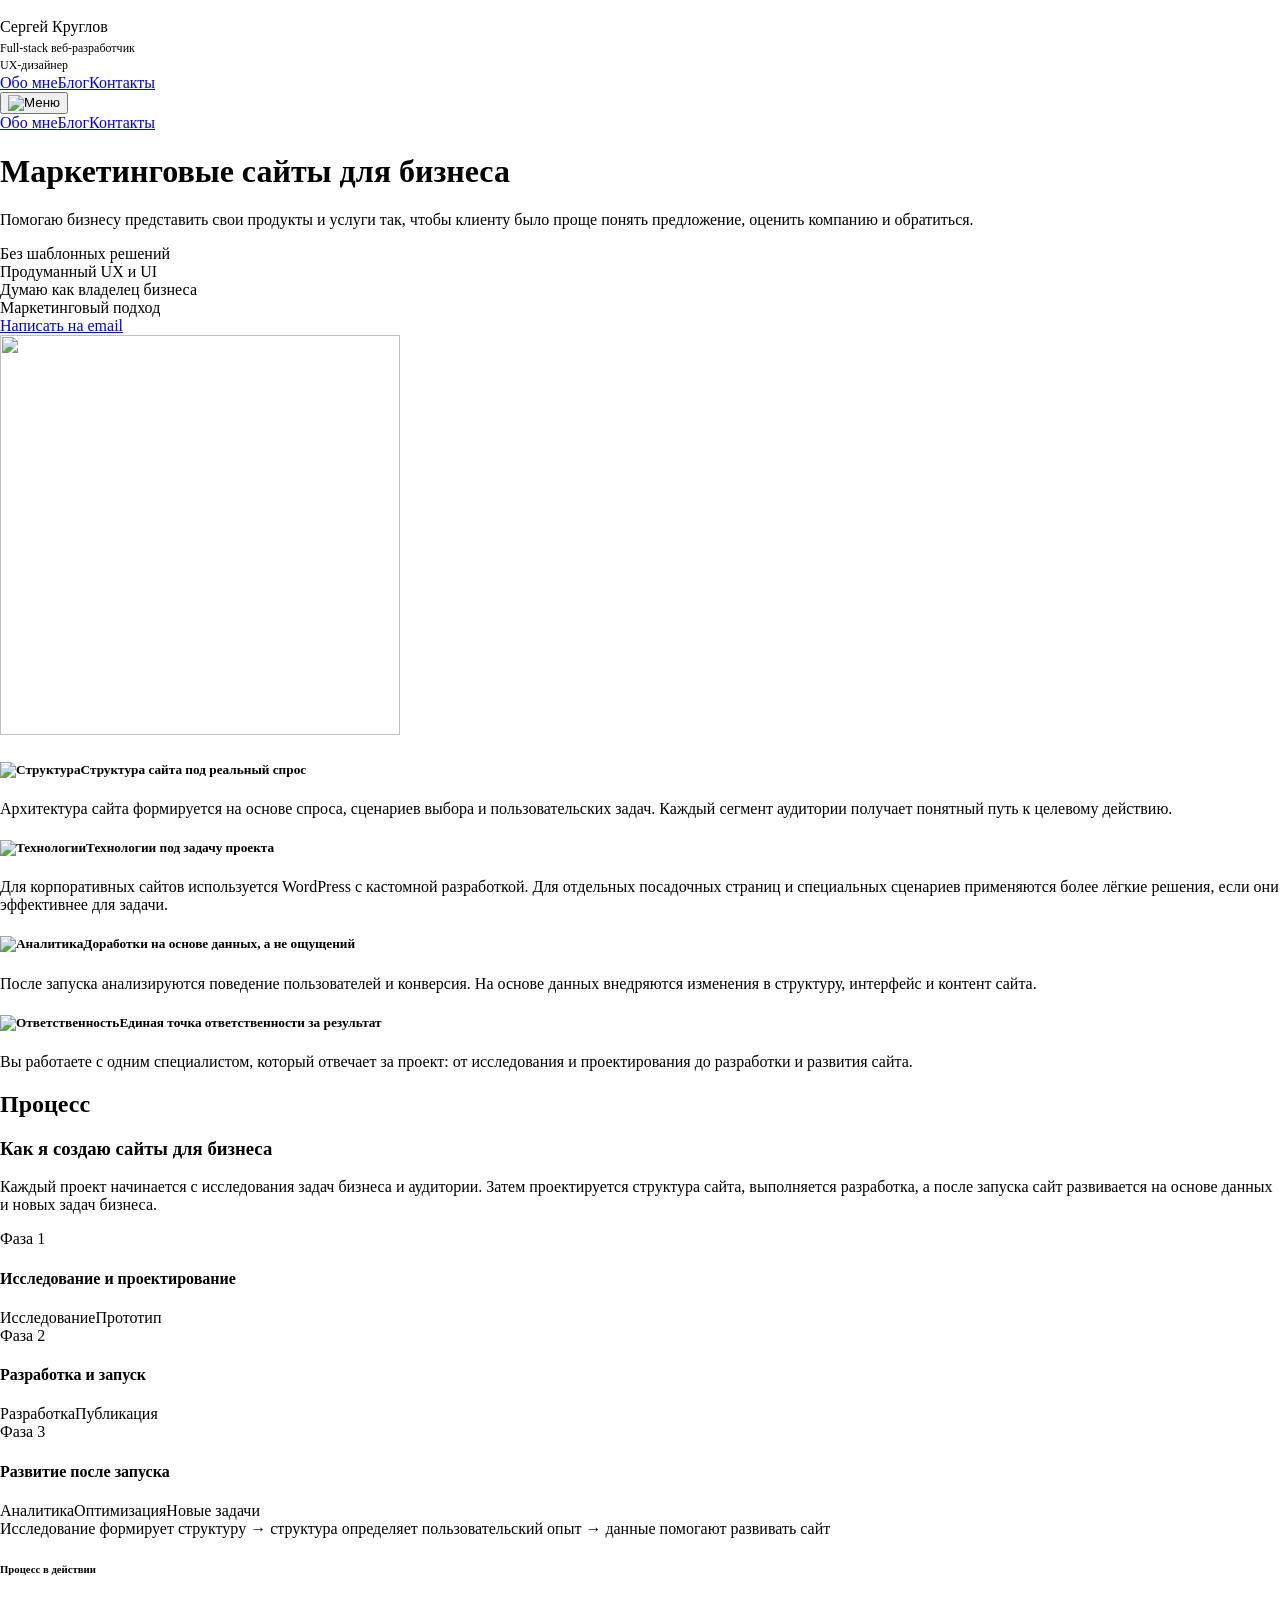
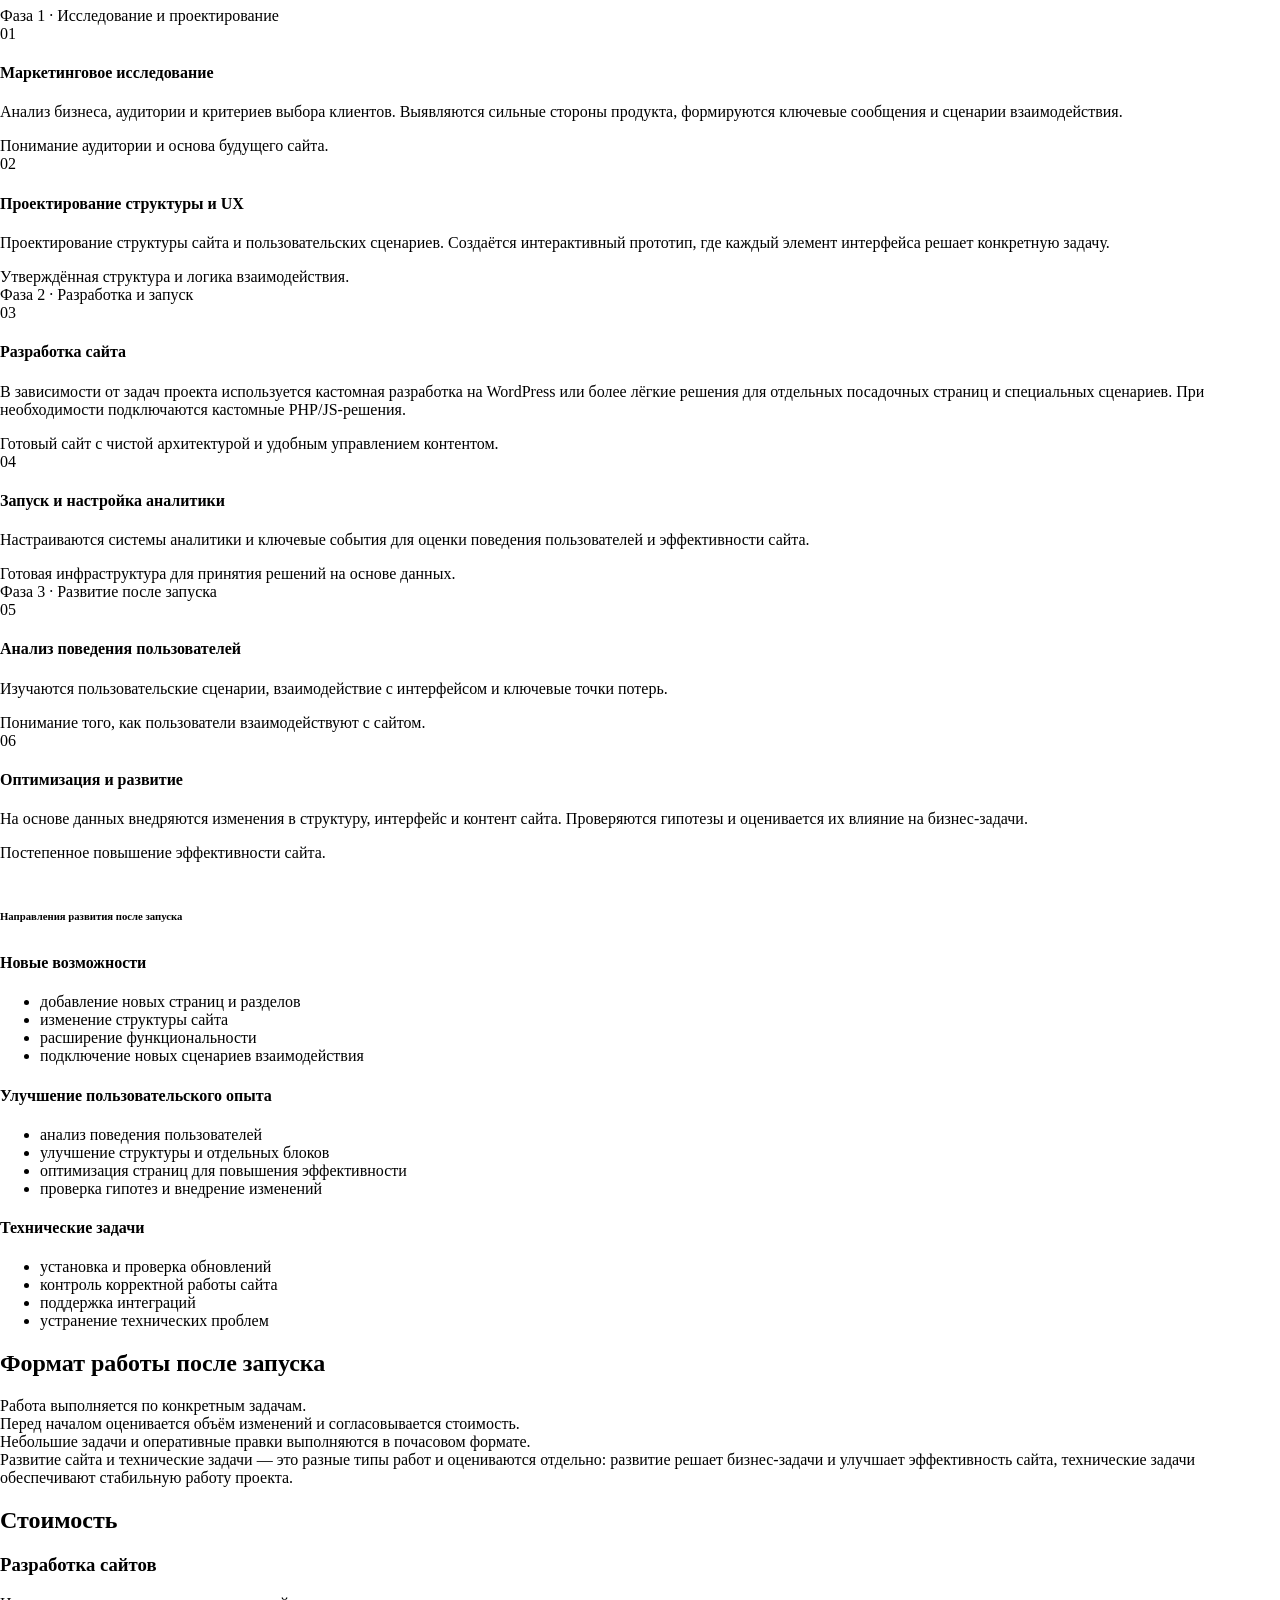
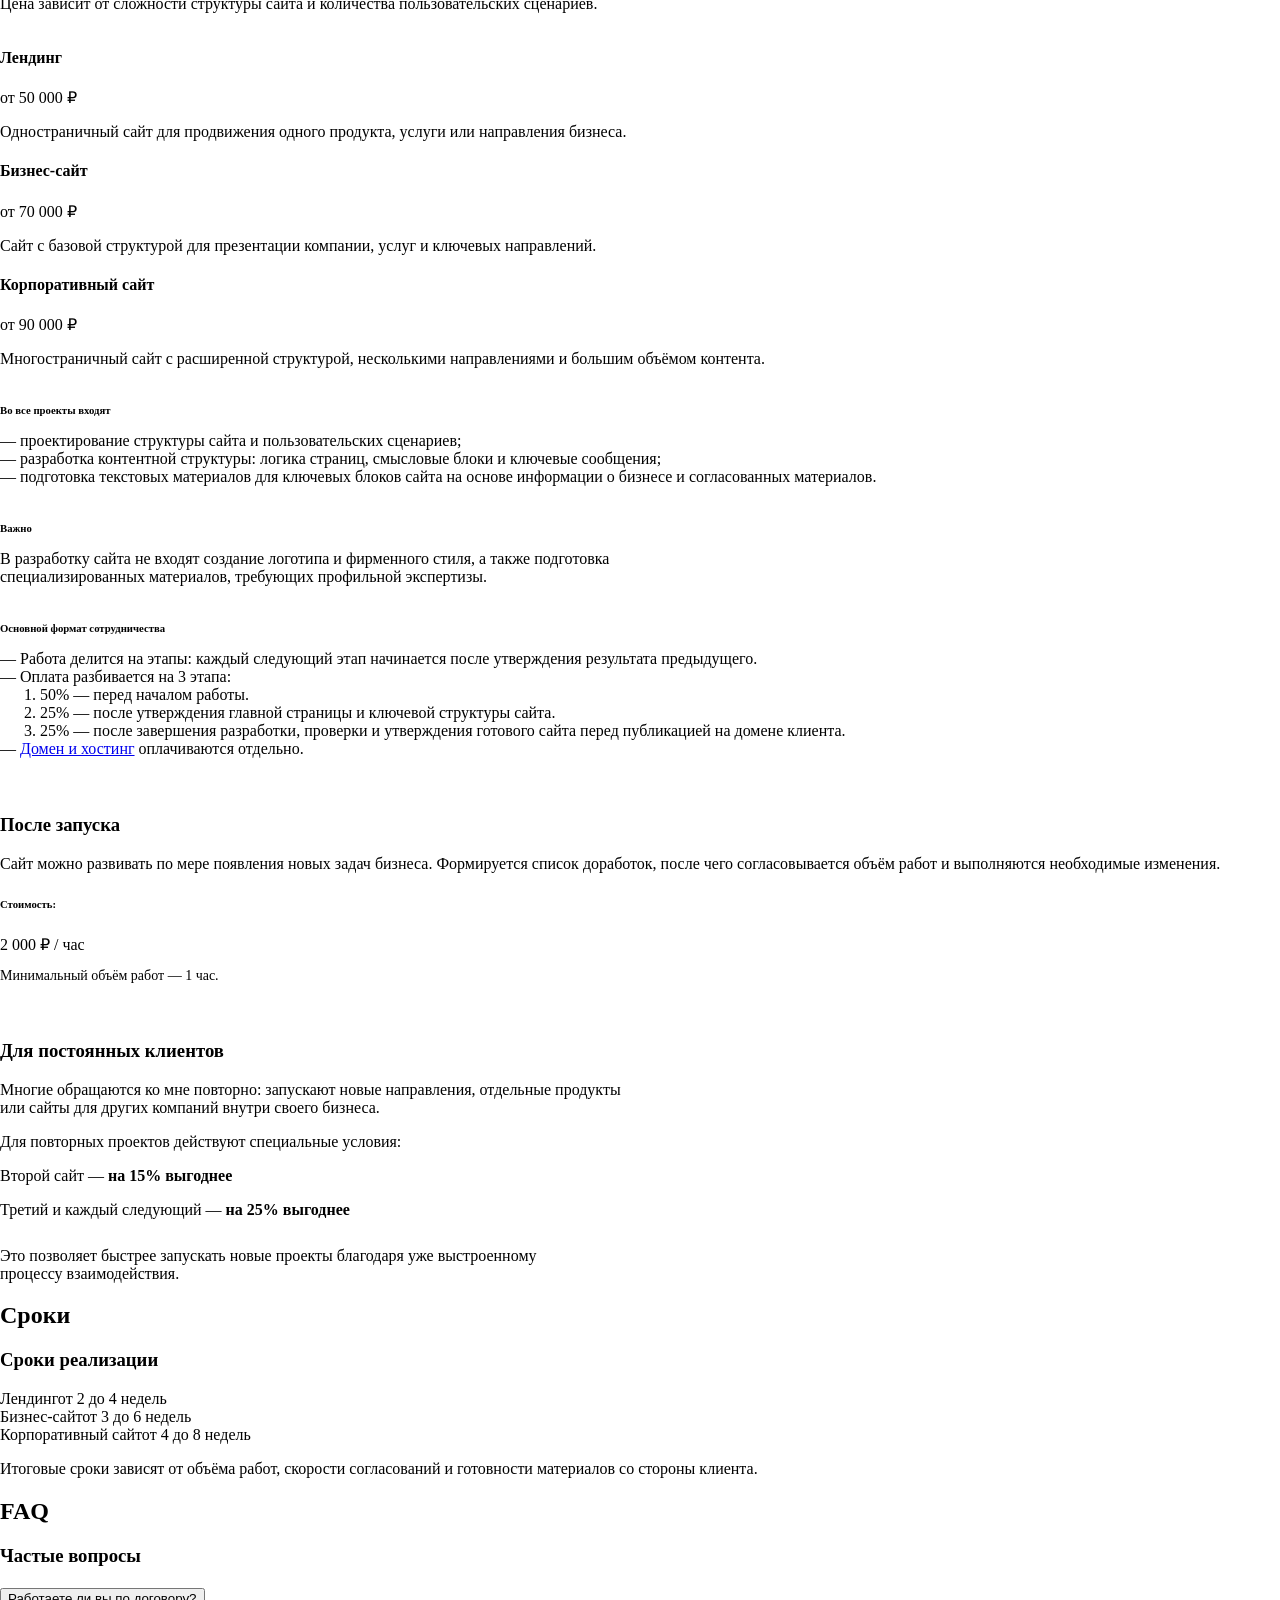
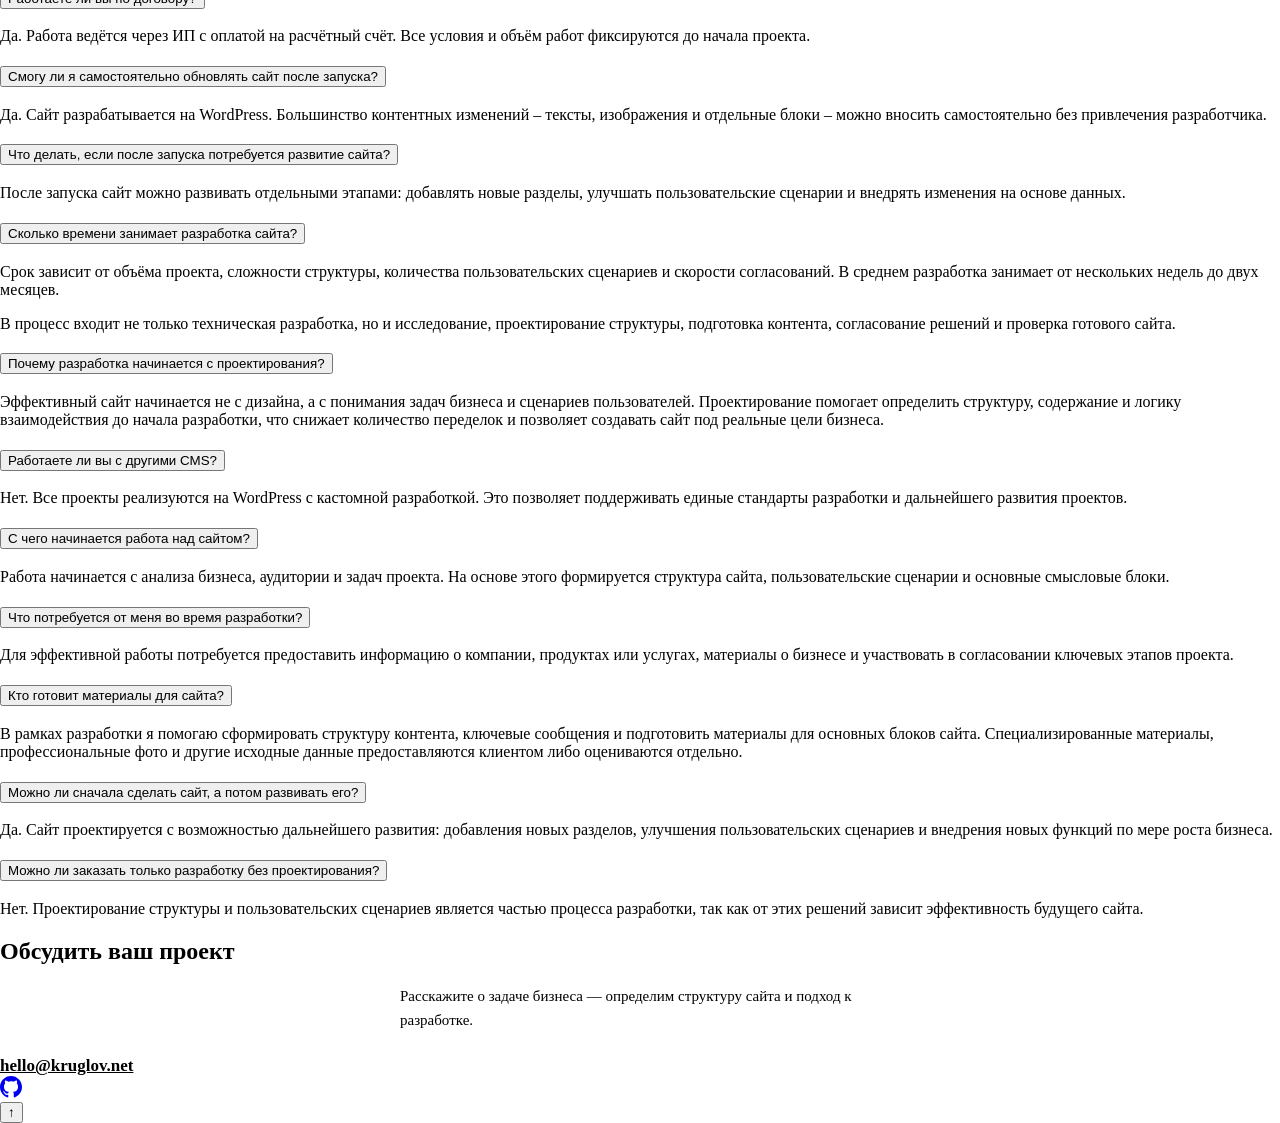
==== index.html @ d9e24d91 "Switch static export to absolute URLs (https://kruglov.net)" ====
<!DOCTYPE html>
<html lang="ru-RU">
<head><meta charset="UTF-8">
    
    <meta name="viewport" content="width=device-width, initial-scale=1.0">
    <link rel="preconnect" href="https://fonts.googleapis.com/">
    <link rel="preconnect" href="https://fonts.gstatic.com/" crossorigin>
    <link rel="icon" type="image/svg+xml" href="https://kruglov.net/wp-content/themes/kruglovnet/assets/images/favicon.svg">
    <meta name="robots" content="index, follow, max-image-preview:large, max-snippet:-1, max-video-preview:-1">

	<!-- This site is optimized with the Yoast SEO plugin v28.0 - https://yoast.com/product/yoast-seo-wordpress/ -->
	<title>Маркетинговые сайты для бизнеса | Сергей Круглов</title>
	<meta name="description" content="Проектирую и разрабатываю сайты для бизнеса: продуманная структура, UX и контент. Каждый проект создаётся под задачи бизнеса, без шаблонных решений.">
	<link rel="canonical" href="https://kruglov.net/">
	<meta property="og:locale" content="ru_RU">
	<meta property="og:type" content="website">
	<meta property="og:title" content="Маркетинговые сайты для бизнеса | Сергей Круглов">
	<meta property="og:description" content="Проектирую и разрабатываю сайты для бизнеса: продуманная структура, UX и контент. Каждый проект создаётся под задачи бизнеса, без шаблонных решений.">
	<meta property="og:url" content="https://kruglov.net/">
	<meta property="og:site_name" content="Сергей Круглов">
	<meta property="article:modified_time" content="2026-07-31T15:39:57+00:00">
	<meta name="twitter:card" content="summary_large_image">
	<script type="application/ld+json" class="yoast-schema-graph">{"@context":"https:\/\/schema.org","@graph":[{"@type":"WebPage","@id":"https:\/\/kruglov.net\/","url":"https:\/\/kruglov.net\/","name":"Маркетинговые сайты для бизнеса | Сергей Круглов","isPartOf":{"@id":"https:\/\/kruglov.net\/#website"},"about":{"@id":"https:\/\/kruglov.net\/#\/schema\/person\/08724ce1c498d29e9a2191002b3c95b8"},"datePublished":"2026-06-21T08:16:22+00:00","dateModified":"2026-07-31T15:39:57+00:00","description":"Проектирую и разрабатываю сайты для бизнеса: продуманная структура, UX и контент. Каждый проект создаётся под задачи бизнеса, без шаблонных решений.","breadcrumb":{"@id":"https:\/\/kruglov.net\/#breadcrumb"},"inLanguage":"ru-RU","potentialAction":[{"@type":"ReadAction","target":["https:\/\/kruglov.net\/"]}]},{"@type":"BreadcrumbList","@id":"https:\/\/kruglov.net\/#breadcrumb","itemListElement":[{"@type":"ListItem","position":1,"name":"Главная"}]},{"@type":"WebSite","@id":"https:\/\/kruglov.net\/#website","url":"https:\/\/kruglov.net\/","name":"Сергей Круглов","description":"Проектирование, разработка и развитие сайтов.","publisher":{"@id":"https:\/\/kruglov.net\/#\/schema\/person\/08724ce1c498d29e9a2191002b3c95b8"},"potentialAction":[{"@type":"SearchAction","target":{"@type":"EntryPoint","urlTemplate":"https:\/\/kruglov.net\/?s={search_term_string}"},"query-input":{"@type":"PropertyValueSpecification","valueRequired":true,"valueName":"search_term_string"}}],"inLanguage":"ru-RU"},{"@type":["Person","Organization"],"@id":"https:\/\/kruglov.net\/#\/schema\/person\/08724ce1c498d29e9a2191002b3c95b8","name":"Сергей Круглов","image":{"@type":"ImageObject","inLanguage":"ru-RU","@id":"https:\/\/kruglov.net\/wp-content\/uploads\/photo.webp","url":"https:\/\/kruglov.net\/wp-content\/uploads\/photo.webp","contentUrl":"https:\/\/kruglov.net\/wp-content\/uploads\/photo.webp","width":696,"height":696,"caption":"Сергей Круглов"},"logo":{"@id":"https:\/\/kruglov.net\/wp-content\/uploads\/photo.webp"},"description":"Проектирование, разработка и развитие сайтов."}]}</script>
	<!-- / Yoast SEO plugin. -->


<link rel="dns-prefetch" href="//fonts.googleapis.com">
<link rel="dns-prefetch" href="//www.googletagmanager.com">
<style id="wp-img-auto-sizes-contain-inline-css">
img:is([sizes=auto i],[sizes^="auto," i]){contain-intrinsic-size:3000px 1500px}
/*# sourceURL=wp-img-auto-sizes-contain-inline-css */
</style>
<style id="wp-emoji-styles-inline-css">

	img.wp-smiley, img.emoji {
		display: inline !important;
		border: none !important;
		box-shadow: none !important;
		height: 1em !important;
		width: 1em !important;
		margin: 0 0.07em !important;
		vertical-align: -0.1em !important;
		background: none !important;
		padding: 0 !important;
	}
/*# sourceURL=wp-emoji-styles-inline-css */
</style>
<style id="wp-block-library-inline-css">
:root{--wp-block-synced-color:#7a00df;--wp-block-synced-color--rgb:122,0,223;--wp-bound-block-color:var(--wp-block-synced-color);--wp-editor-canvas-background:#ddd;--wp-admin-theme-color:#007cba;--wp-admin-theme-color--rgb:0,124,186;--wp-admin-theme-color-darker-10:#006ba1;--wp-admin-theme-color-darker-10--rgb:0,107,160.5;--wp-admin-theme-color-darker-20:#005a87;--wp-admin-theme-color-darker-20--rgb:0,90,135;--wp-admin-border-width-focus:2px}@media (min-resolution:192dpi){:root{--wp-admin-border-width-focus:1.5px}}.wp-element-button{cursor:pointer}:root .has-very-light-gray-background-color{background-color:#eee}:root .has-very-dark-gray-background-color{background-color:#313131}:root .has-very-light-gray-color{color:#eee}:root .has-very-dark-gray-color{color:#313131}:root .has-vivid-green-cyan-to-vivid-cyan-blue-gradient-background{background:linear-gradient(135deg,#00d084,#0693e3)}:root .has-purple-crush-gradient-background{background:linear-gradient(135deg,#34e2e4,#4721fb 50%,#ab1dfe)}:root .has-hazy-dawn-gradient-background{background:linear-gradient(135deg,#faaca8,#dad0ec)}:root .has-subdued-olive-gradient-background{background:linear-gradient(135deg,#fafae1,#67a671)}:root .has-atomic-cream-gradient-background{background:linear-gradient(135deg,#fdd79a,#004a59)}:root .has-nightshade-gradient-background{background:linear-gradient(135deg,#330968,#31cdcf)}:root .has-midnight-gradient-background{background:linear-gradient(135deg,#020381,#2874fc)}:root{--wp--preset--font-size--normal:16px;--wp--preset--font-size--huge:42px}.has-regular-font-size{font-size:1em}.has-larger-font-size{font-size:2.625em}.has-normal-font-size{font-size:var(--wp--preset--font-size--normal)}.has-huge-font-size{font-size:var(--wp--preset--font-size--huge)}:root .has-text-align-center{text-align:center}:root .has-text-align-left{text-align:left}:root .has-text-align-right{text-align:right}.has-fit-text{white-space:nowrap!important}#end-resizable-editor-section{display:none}.aligncenter{clear:both}.items-justified-left{justify-content:flex-start}.items-justified-center{justify-content:center}.items-justified-right{justify-content:flex-end}.items-justified-space-between{justify-content:space-between}.screen-reader-text{word-wrap:normal!important;border:0;clip-path:inset(50%);height:1px;margin:-1px;overflow:hidden;padding:0;position:absolute;width:1px}.screen-reader-text:focus{background-color:#ddd;clip-path:none;color:#444;display:block;font-size:1em;height:auto;left:5px;line-height:normal;padding:15px 23px 14px;text-decoration:none;top:5px;width:auto;z-index:100000}html :where(.has-border-color){border-style:solid}html :where([style*=border-color]){border-style:solid}html :where([style*=border-top-color]){border-top-style:solid}html :where([style*=border-right-color]){border-right-style:solid}html :where([style*=border-bottom-color]){border-bottom-style:solid}html :where([style*=border-left-color]){border-left-style:solid}html :where([style*=border-width]){border-style:solid}html :where([style*=border-top-width]){border-top-style:solid}html :where([style*=border-right-width]){border-right-style:solid}html :where([style*=border-bottom-width]){border-bottom-style:solid}html :where([style*=border-left-width]){border-left-style:solid}html :where(img[class*=wp-image-]){height:auto;max-width:100%}:where(figure){margin:0 0 1em}html :where(.is-position-sticky){--wp-admin--admin-bar--position-offset:var(--wp-admin--admin-bar--height,0px)}@media screen and (max-width:600px){html :where(.is-position-sticky){--wp-admin--admin-bar--position-offset:0px}}

/*# sourceURL=/wp-includes/css/dist/block-library/common.min.css */
</style>
<style id="classic-theme-styles-inline-css">
/*! This file is auto-generated */
.wp-block-button__link{color:#fff;background-color:#32373c;border-radius:9999px;box-shadow:none;text-decoration:none;padding:calc(.667em + 2px) calc(1.333em + 2px);font-size:1.125em}.wp-block-file__button{background:#32373c;color:#fff;text-decoration:none}
/*# sourceURL=/wp-includes/css/classic-themes.min.css */
</style>

<style id="global-styles-inline-css">
:root{--wp--preset--aspect-ratio--square: 1;--wp--preset--aspect-ratio--4-3: 4/3;--wp--preset--aspect-ratio--3-4: 3/4;--wp--preset--aspect-ratio--3-2: 3/2;--wp--preset--aspect-ratio--2-3: 2/3;--wp--preset--aspect-ratio--16-9: 16/9;--wp--preset--aspect-ratio--9-16: 9/16;--wp--preset--color--black: #000000;--wp--preset--color--cyan-bluish-gray: #abb8c3;--wp--preset--color--white: #ffffff;--wp--preset--color--pale-pink: #f78da7;--wp--preset--color--vivid-red: #cf2e2e;--wp--preset--color--luminous-vivid-orange: #ff6900;--wp--preset--color--luminous-vivid-amber: #fcb900;--wp--preset--color--light-green-cyan: #7bdcb5;--wp--preset--color--vivid-green-cyan: #00d084;--wp--preset--color--pale-cyan-blue: #8ed1fc;--wp--preset--color--vivid-cyan-blue: #0693e3;--wp--preset--color--vivid-purple: #9b51e0;--wp--preset--gradient--vivid-cyan-blue-to-vivid-purple: linear-gradient(135deg,rgb(6,147,227) 0%,rgb(155,81,224) 100%);--wp--preset--gradient--light-green-cyan-to-vivid-green-cyan: linear-gradient(135deg,rgb(122,220,180) 0%,rgb(0,208,130) 100%);--wp--preset--gradient--luminous-vivid-amber-to-luminous-vivid-orange: linear-gradient(135deg,rgb(252,185,0) 0%,rgb(255,105,0) 100%);--wp--preset--gradient--luminous-vivid-orange-to-vivid-red: linear-gradient(135deg,rgb(255,105,0) 0%,rgb(207,46,46) 100%);--wp--preset--gradient--very-light-gray-to-cyan-bluish-gray: linear-gradient(135deg,rgb(238,238,238) 0%,rgb(169,184,195) 100%);--wp--preset--gradient--cool-to-warm-spectrum: linear-gradient(135deg,rgb(74,234,220) 0%,rgb(151,120,209) 20%,rgb(207,42,186) 40%,rgb(238,44,130) 60%,rgb(251,105,98) 80%,rgb(254,248,76) 100%);--wp--preset--gradient--blush-light-purple: linear-gradient(135deg,rgb(255,206,236) 0%,rgb(152,150,240) 100%);--wp--preset--gradient--blush-bordeaux: linear-gradient(135deg,rgb(254,205,165) 0%,rgb(254,45,45) 50%,rgb(107,0,62) 100%);--wp--preset--gradient--luminous-dusk: linear-gradient(135deg,rgb(255,203,112) 0%,rgb(199,81,192) 50%,rgb(65,88,208) 100%);--wp--preset--gradient--pale-ocean: linear-gradient(135deg,rgb(255,245,203) 0%,rgb(182,227,212) 50%,rgb(51,167,181) 100%);--wp--preset--gradient--electric-grass: linear-gradient(135deg,rgb(202,248,128) 0%,rgb(113,206,126) 100%);--wp--preset--gradient--midnight: linear-gradient(135deg,rgb(2,3,129) 0%,rgb(40,116,252) 100%);--wp--preset--font-size--small: 13px;--wp--preset--font-size--medium: 20px;--wp--preset--font-size--large: 36px;--wp--preset--font-size--x-large: 42px;--wp--preset--spacing--20: 0.44rem;--wp--preset--spacing--30: 0.67rem;--wp--preset--spacing--40: 1rem;--wp--preset--spacing--50: 1.5rem;--wp--preset--spacing--60: 2.25rem;--wp--preset--spacing--70: 3.38rem;--wp--preset--spacing--80: 5.06rem;--wp--preset--shadow--natural: 6px 6px 9px rgba(0, 0, 0, 0.2);--wp--preset--shadow--deep: 12px 12px 50px rgba(0, 0, 0, 0.4);--wp--preset--shadow--sharp: 6px 6px 0px rgba(0, 0, 0, 0.2);--wp--preset--shadow--outlined: 6px 6px 0px -3px rgb(255, 255, 255), 6px 6px rgb(0, 0, 0);--wp--preset--shadow--crisp: 6px 6px 0px rgb(0, 0, 0);}:where(body) { margin: 0; }:where(.is-layout-flex){gap: 0.5em;}:where(.is-layout-grid){gap: 0.5em;}body .is-layout-flex{display: flex;}.is-layout-flex{flex-wrap: wrap;align-items: center;}.is-layout-flex > :is(*, div){margin: 0;}body .is-layout-grid{display: grid;}.is-layout-grid > :is(*, div){margin: 0;}body{padding-top: 0px;padding-right: 0px;padding-bottom: 0px;padding-left: 0px;}:root :where(.wp-element-button, .wp-block-button__link){background-color: #32373c;border-width: 0;color: #fff;font-family: inherit;font-size: inherit;font-style: inherit;font-weight: inherit;letter-spacing: inherit;line-height: inherit;padding-top: calc(0.667em + 2px);padding-right: calc(1.333em + 2px);padding-bottom: calc(0.667em + 2px);padding-left: calc(1.333em + 2px);text-decoration: none;text-transform: inherit;}.has-black-color{color: var(--wp--preset--color--black) !important;}.has-cyan-bluish-gray-color{color: var(--wp--preset--color--cyan-bluish-gray) !important;}.has-white-color{color: var(--wp--preset--color--white) !important;}.has-pale-pink-color{color: var(--wp--preset--color--pale-pink) !important;}.has-vivid-red-color{color: var(--wp--preset--color--vivid-red) !important;}.has-luminous-vivid-orange-color{color: var(--wp--preset--color--luminous-vivid-orange) !important;}.has-luminous-vivid-amber-color{color: var(--wp--preset--color--luminous-vivid-amber) !important;}.has-light-green-cyan-color{color: var(--wp--preset--color--light-green-cyan) !important;}.has-vivid-green-cyan-color{color: var(--wp--preset--color--vivid-green-cyan) !important;}.has-pale-cyan-blue-color{color: var(--wp--preset--color--pale-cyan-blue) !important;}.has-vivid-cyan-blue-color{color: var(--wp--preset--color--vivid-cyan-blue) !important;}.has-vivid-purple-color{color: var(--wp--preset--color--vivid-purple) !important;}.has-black-background-color{background-color: var(--wp--preset--color--black) !important;}.has-cyan-bluish-gray-background-color{background-color: var(--wp--preset--color--cyan-bluish-gray) !important;}.has-white-background-color{background-color: var(--wp--preset--color--white) !important;}.has-pale-pink-background-color{background-color: var(--wp--preset--color--pale-pink) !important;}.has-vivid-red-background-color{background-color: var(--wp--preset--color--vivid-red) !important;}.has-luminous-vivid-orange-background-color{background-color: var(--wp--preset--color--luminous-vivid-orange) !important;}.has-luminous-vivid-amber-background-color{background-color: var(--wp--preset--color--luminous-vivid-amber) !important;}.has-light-green-cyan-background-color{background-color: var(--wp--preset--color--light-green-cyan) !important;}.has-vivid-green-cyan-background-color{background-color: var(--wp--preset--color--vivid-green-cyan) !important;}.has-pale-cyan-blue-background-color{background-color: var(--wp--preset--color--pale-cyan-blue) !important;}.has-vivid-cyan-blue-background-color{background-color: var(--wp--preset--color--vivid-cyan-blue) !important;}.has-vivid-purple-background-color{background-color: var(--wp--preset--color--vivid-purple) !important;}.has-black-border-color{border-color: var(--wp--preset--color--black) !important;}.has-cyan-bluish-gray-border-color{border-color: var(--wp--preset--color--cyan-bluish-gray) !important;}.has-white-border-color{border-color: var(--wp--preset--color--white) !important;}.has-pale-pink-border-color{border-color: var(--wp--preset--color--pale-pink) !important;}.has-vivid-red-border-color{border-color: var(--wp--preset--color--vivid-red) !important;}.has-luminous-vivid-orange-border-color{border-color: var(--wp--preset--color--luminous-vivid-orange) !important;}.has-luminous-vivid-amber-border-color{border-color: var(--wp--preset--color--luminous-vivid-amber) !important;}.has-light-green-cyan-border-color{border-color: var(--wp--preset--color--light-green-cyan) !important;}.has-vivid-green-cyan-border-color{border-color: var(--wp--preset--color--vivid-green-cyan) !important;}.has-pale-cyan-blue-border-color{border-color: var(--wp--preset--color--pale-cyan-blue) !important;}.has-vivid-cyan-blue-border-color{border-color: var(--wp--preset--color--vivid-cyan-blue) !important;}.has-vivid-purple-border-color{border-color: var(--wp--preset--color--vivid-purple) !important;}.has-vivid-cyan-blue-to-vivid-purple-gradient-background{background: var(--wp--preset--gradient--vivid-cyan-blue-to-vivid-purple) !important;}.has-light-green-cyan-to-vivid-green-cyan-gradient-background{background: var(--wp--preset--gradient--light-green-cyan-to-vivid-green-cyan) !important;}.has-luminous-vivid-amber-to-luminous-vivid-orange-gradient-background{background: var(--wp--preset--gradient--luminous-vivid-amber-to-luminous-vivid-orange) !important;}.has-luminous-vivid-orange-to-vivid-red-gradient-background{background: var(--wp--preset--gradient--luminous-vivid-orange-to-vivid-red) !important;}.has-very-light-gray-to-cyan-bluish-gray-gradient-background{background: var(--wp--preset--gradient--very-light-gray-to-cyan-bluish-gray) !important;}.has-cool-to-warm-spectrum-gradient-background{background: var(--wp--preset--gradient--cool-to-warm-spectrum) !important;}.has-blush-light-purple-gradient-background{background: var(--wp--preset--gradient--blush-light-purple) !important;}.has-blush-bordeaux-gradient-background{background: var(--wp--preset--gradient--blush-bordeaux) !important;}.has-luminous-dusk-gradient-background{background: var(--wp--preset--gradient--luminous-dusk) !important;}.has-pale-ocean-gradient-background{background: var(--wp--preset--gradient--pale-ocean) !important;}.has-electric-grass-gradient-background{background: var(--wp--preset--gradient--electric-grass) !important;}.has-midnight-gradient-background{background: var(--wp--preset--gradient--midnight) !important;}.has-small-font-size{font-size: var(--wp--preset--font-size--small) !important;}.has-medium-font-size{font-size: var(--wp--preset--font-size--medium) !important;}.has-large-font-size{font-size: var(--wp--preset--font-size--large) !important;}.has-x-large-font-size{font-size: var(--wp--preset--font-size--x-large) !important;}
/*# sourceURL=global-styles-inline-css */
</style>

<link rel="stylesheet" id="kruglovnet-styles-css" href="https://kruglov.net/wp-content/themes/kruglovnet/assets/css/styles.css?ver=97" media="all">
<link rel="stylesheet" id="google-fonts-css" href="https://fonts.googleapis.com/css2?family=Manrope:wght@400;500;600;700&amp;family=Golos+Text:wght@500;600;700&amp;display=swap" media="all">
<link rel="EditURI" type="application/rsd+xml" title="RSD" href="https://kruglov.net/xmlrpc.php?rsd">
<meta name="generator" content="WordPress 7.0.2">
<link rel="shortlink" href="https://kruglov.net/">
<meta name="generator" content="Site Kit by Google 1.183.0"><link rel="icon" href="https://kruglov.net/wp-content/uploads/favicon.svg" sizes="32x32">
<link rel="icon" href="https://kruglov.net/wp-content/uploads/favicon.svg" sizes="192x192">
<link rel="apple-touch-icon" href="https://kruglov.net/wp-content/uploads/favicon.svg">
<meta name="msapplication-TileImage" content="https://kruglov.net/wp-content/uploads/favicon.svg">
</head>
<body class="home wp-singular page-template-default page page-id-6 wp-theme-kruglovnet">

<div class="hdr">
  <div class="hdr-inner">
    <div class="hdr-logo">
            <div class="hdr-logo-link">
              <img src="https://kruglov.net/wp-content/themes/kruglovnet/assets/images/ava-logo.jpg" alt="" class="hdr-avatar">
        <div>
          <span class="hdr-logo-name" style="margin-bottom:4px;display:block">Сергей Круглов</span>
          <span style="font-size:0.75rem;line-height:1.4;display:block">Full-stack веб-разработчик<br>UX-дизайнер</span>
        </div>
            </div>
          </div>
    <div class="hdr-nav">
<a href="https://kruglov.net/about/">Обо мне</a><a href="https://kruglov.net/blog/">Блог</a><a href="https://kruglov.net/contact/">Контакты</a>    </div>
    <button class="hdr-toggle" aria-label="Меню">
      <img src="https://kruglov.net/wp-content/themes/kruglovnet/assets/images/menu.svg" alt="Меню" width="24" height="24">
    </button>
  </div>
  <div class="mob-nav">
<a href="https://kruglov.net/about/">Обо мне</a><a href="https://kruglov.net/blog/">Блог</a><a href="https://kruglov.net/contact/">Контакты</a>  </div>
  </div>

<div class="hero-block">
<div class="hero">
  <div>
        <h1>Маркетинговые сайты для бизнеса</h1>
    <p>Помогаю бизнесу представить свои продукты и услуги так, чтобы клиенту было проще понять предложение, оценить компанию и обратиться.</p>        <div class="hero-benefits">
            <div class="hero-benefit">Без шаблонных решений</div>
            <div class="hero-benefit">Продуманный UX и UI</div>
            <div class="hero-benefit">Думаю как владелец бизнеса</div>
            <div class="hero-benefit">Маркетинговый подход</div>
          </div>
        <div class="hero-btns">
      <a href="mailto:hello@kruglov.net" class="btn-primary-dark">Написать на email</a>
          </div>
  </div>
    <img src="https://kruglov.net/wp-content/uploads/photo-hero.webp" alt="" width="400" height="400" class="hero-avatar">
  </div>
</div>

<div class="section reveal" style="border-top:none">
  <div class="cards-grid">
    <div class="vcard">
      <h5><img src="https://kruglov.net/wp-content/themes/kruglovnet/assets/images/structure.svg" alt="Структура" width="20" height="20" class="card-icon">Структура сайта под реальный спрос</h5>
      <p>Архитектура сайта формируется на основе спроса, сценариев выбора и пользовательских задач. Каждый сегмент аудитории получает понятный путь к целевому действию.</p>
    </div>
    <div class="vcard">
      <h5><img src="https://kruglov.net/wp-content/themes/kruglovnet/assets/images/code.svg" alt="Технологии" width="20" height="20" class="card-icon">Технологии под задачу проекта</h5>
      <p>Для корпоративных сайтов используется WordPress с кастомной разработкой. Для отдельных посадочных страниц и специальных сценариев применяются более лёгкие решения, если они эффективнее для задачи.</p>
    </div>
    <div class="vcard">
      <h5><img src="https://kruglov.net/wp-content/themes/kruglovnet/assets/images/analytics.svg" alt="Аналитика" width="20" height="20" class="card-icon">Доработки на основе данных, а не ощущений</h5>
      <p>После запуска анализируются поведение пользователей и конверсия. На основе данных внедряются изменения в структуру, интерфейс и контент сайта.</p>
    </div>
    <div class="vcard">
      <h5><img src="https://kruglov.net/wp-content/themes/kruglovnet/assets/images/man.svg" alt="Ответственность" width="20" height="20" class="card-icon">Единая точка ответственности за результат</h5>
      <p>Вы работаете с одним специалистом, который отвечает за проект: от исследования и проектирования до разработки и развития сайта.</p>
    </div>
  </div>
</div>

<div class="section reveal" id="process" style="scroll-margin-top:110px">
  <h2 class="eyebrow">Процесс</h2>
  <h3 class="section-title">Как я создаю сайты для бизнеса</h3>
  <p class="section-sub">Каждый проект начинается с исследования задач бизнеса и аудитории. Затем проектируется структура сайта, выполняется разработка, а после запуска сайт развивается на основе данных и новых задач бизнеса.</p>
  <div class="phases">
    <div class="phase">
      <div class="phase-label">Фаза 1</div>
      <h4>Исследование и проектирование</h4>
      <div class="phase-tags"><span class="phase-tag">Исследование</span><span class="phase-tag">Прототип</span></div>
    </div>
    <div class="phase">
      <div class="phase-label">Фаза 2</div>
      <h4>Разработка и запуск</h4>
      <div class="phase-tags"><span class="phase-tag">Разработка</span><span class="phase-tag">Публикация</span></div>
    </div>
    <div class="phase">
      <div class="phase-label">Фаза 3</div>
      <h4>Развитие после запуска</h4>
      <div class="phase-tags"><span class="phase-tag">Аналитика</span><span class="phase-tag">Оптимизация</span><span class="phase-tag">Новые задачи</span></div>
    </div>
  </div>
  <div class="loop">Исследование формирует структуру <span>→</span> структура определяет пользовательский опыт <span>→</span> данные помогают развивать сайт</div>

  <div class="process-detail">
    <h6 style="margin-bottom: 32px">Процесс в действии</h6>
    <div class="timeline">
      <div class="tl-phase-label">Фаза 1 · Исследование и проектирование</div>
      <div class="timeline-item">
        <div class="tl-num">01</div>
        <div class="tl-content">
          <h4>Маркетинговое исследование</h4>
          <p class="tl-desc">Анализ бизнеса, аудитории и критериев выбора клиентов. Выявляются сильные стороны продукта, формируются ключевые сообщения и сценарии взаимодействия.</p>
          <div class="tl-result">Понимание аудитории и основа будущего сайта.</div>
        </div>
      </div>
      <div class="timeline-item">
        <div class="tl-num">02</div>
        <div class="tl-content">
          <h4>Проектирование структуры и UX</h4>
          <p class="tl-desc">Проектирование структуры сайта и пользовательских сценариев. Создаётся интерактивный прототип, где каждый элемент интерфейса решает конкретную задачу.</p>
          <div class="tl-result">Утверждённая структура и логика взаимодействия.</div>
        </div>
      </div>
      <div class="tl-phase-label">Фаза 2 · Разработка и запуск</div>
      <div class="timeline-item">
        <div class="tl-num">03</div>
        <div class="tl-content">
          <h4>Разработка сайта</h4>
          <p class="tl-desc">В зависимости от задач проекта используется кастомная разработка на WordPress или более лёгкие решения для отдельных посадочных страниц и специальных сценариев. При необходимости подключаются кастомные PHP/JS-решения.</p>
          <div class="tl-result">Готовый сайт с чистой архитектурой и удобным управлением контентом.</div>
        </div>
      </div>
      <div class="timeline-item">
        <div class="tl-num">04</div>
        <div class="tl-content">
          <h4>Запуск и настройка аналитики</h4>
          <p class="tl-desc">Настраиваются системы аналитики и ключевые события для оценки поведения пользователей и эффективности сайта.</p>
          <div class="tl-result">Готовая инфраструктура для принятия решений на основе данных.</div>
        </div>
      </div>
      <div class="tl-phase-label">Фаза 3 · Развитие после запуска</div>
      <div class="timeline-item">
        <div class="tl-num">05</div>
        <div class="tl-content">
          <h4>Анализ поведения пользователей</h4>
          <p class="tl-desc">Изучаются пользовательские сценарии, взаимодействие с интерфейсом и ключевые точки потерь.</p>
          <div class="tl-result">Понимание того, как пользователи взаимодействуют с сайтом.</div>
        </div>
      </div>
      <div class="timeline-item">
        <div class="tl-num">06</div>
        <div class="tl-content">
          <h4>Оптимизация и развитие</h4>
          <p class="tl-desc">На основе данных внедряются изменения в структуру, интерфейс и контент сайта. Проверяются гипотезы и оценивается их влияние на бизнес-задачи.</p>
          <div class="tl-result">Постепенное повышение эффективности сайта.</div>
        </div>
      </div>
    </div>
  </div>
  <h6 style="margin-top: 48px; margin-bottom: 32px">Направления развития после запуска</h6>
  <div class="cards-grid growth-grid">
    <div class="vcard">
      <h4>Новые возможности</h4>
      <ul class="prc-list" style="margin-top:8px">
        <li>добавление новых страниц и разделов</li>
        <li>изменение структуры сайта</li>
        <li>расширение функциональности</li>
        <li>подключение новых сценариев взаимодействия</li>
      </ul>
    </div>
    <div class="vcard">
      <h4>Улучшение пользовательского опыта</h4>
      <ul class="prc-list" style="margin-top:8px">
        <li>анализ поведения пользователей</li>
        <li>улучшение структуры и отдельных блоков</li>
        <li>оптимизация страниц для повышения эффективности</li>
        <li>проверка гипотез и внедрение изменений</li>
      </ul>
    </div>
    <div class="vcard">
      <h4>Технические задачи</h4>
      <ul class="prc-list" style="margin-top:8px">
        <li>установка и проверка обновлений</li>
        <li>контроль корректной работы сайта</li>
        <li>поддержка интеграций</li>
        <li>устранение технических проблем</li>
      </ul>
    </div>
  </div>
</div>

<div class="section reveal" id="growth-format" style="scroll-margin-top:110px">
  <h2 class="section-title">Формат работы после запуска</h2>
  <div class="core-list">
    <div class="core-item">Работа выполняется по конкретным задачам.</div>
    <div class="core-item">Перед началом оценивается объём изменений и согласовывается стоимость.</div>
    <div class="core-item">Небольшие задачи и оперативные правки выполняются в почасовом формате.</div>
    <div class="core-item">Развитие сайта и технические задачи — это разные типы работ и оцениваются отдельно: развитие решает бизнес-задачи и улучшает эффективность сайта, технические задачи обеспечивают стабильную работу проекта.</div>
  </div>
</div>

<div class="pricing-block reveal">
<div class="section" id="pricing" style="scroll-margin-top:110px">
  <h2 class="eyebrow">Стоимость</h2>
  <h3 class="section-title">Разработка сайтов</h3>
  <p class="section-sub" style="margin-bottom:36px">Цена зависит от сложности структуры сайта и количества пользовательских сценариев.</p>
  <div class="prc-grid">
    <div class="prc-card">
      <h4>Лендинг</h4>
      <div class="prc-price">от 50 000 ₽</div>
      <p>Одностраничный сайт для продвижения одного продукта, услуги или направления бизнеса.</p>
    </div>
    <div class="prc-card">
      <h4>Бизнес-сайт</h4>
      <div class="prc-price">от 70 000 ₽</div>
      <p>Сайт с базовой структурой для презентации компании, услуг и ключевых направлений.</p>
    </div>
    <div class="prc-card">
      <h4>Корпоративный сайт</h4>
      <div class="prc-price">от 90 000 ₽</div>
      <p>Многостраничный сайт с расширенной структурой, несколькими направлениями и большим объёмом контента.</p>
    </div>
  </div>
  <h6 style="margin-top: 36px; margin-bottom: 16px;">Во все проекты входят</h6>
  <div class="prc-terms" style="margin-bottom:36px">
    <div class="prc-term">— проектирование структуры сайта и пользовательских сценариев;</div>
    <div class="prc-term">— разработка контентной структуры: логика страниц, смысловые блоки и ключевые сообщения;</div>
    <div class="prc-term">— подготовка текстовых материалов для ключевых блоков сайта на основе информации о бизнесе и согласованных материалов.</div>
  </div>
  <h6 style="margin-top: 36px; margin-bottom: 16px;">Важно</h6>
  <p style="color: var(--text-secondary); max-width: 640px; margin-bottom: 36px;">В разработку сайта не входят создание логотипа и фирменного стиля, а также подготовка специализированных материалов, требующих профильной экспертизы.</p>
  <h6 style="margin-bottom: 16px;">Основной формат сотрудничества</h6>
  <div class="prc-terms">
    <div class="prc-term">— Работа делится на этапы: каждый следующий этап начинается после утверждения результата предыдущего.</div>
    <div class="prc-term">— Оплата разбивается на 3 этапа:</div>
    <div class="prc-term" style="padding-left:24px">1. 50% — перед началом работы.</div>
    <div class="prc-term" style="padding-left:24px">2. 25% — после утверждения главной страницы и ключевой структуры сайта.</div>
    <div class="prc-term" style="padding-left:24px">3. 25% — после завершения разработки, проверки и утверждения готового сайта перед публикацией на домене клиента.</div>
    <div class="prc-term">— <a href="https://beget.com/p2408398" target="_blank" rel="nofollow noopener noreferrer">Домен и хостинг</a> оплачиваются отдельно.</div>
  </div>
  <h3 class="section-title" style="margin-top:56px">После запуска</h3>
  <p class="section-sub" style="margin-bottom:24px">Сайт можно развивать по мере появления новых задач бизнеса. Формируется список доработок, после чего согласовывается объём работ и выполняются необходимые изменения.</p>
  <div class="prc-grid sp-prc-grid">
    <div class="prc-card">
      <h6>Стоимость:</h6>
      <div class="prc-price">2 000 ₽ / час</div>
      <p style="font-size:0.875rem;color:var(--text-muted)">Минимальный объём работ — 1 час.</p>
    </div>
  </div>
  <h3 class="section-title" style="margin-top:56px">Для постоянных клиентов</h3>
  <p class="section-sub" style="max-width:640px">Многие обращаются ко мне повторно: запускают новые направления, отдельные продукты или сайты для других компаний внутри своего бизнеса.</p>
  <p style="color: var(--text-secondary); margin-bottom: 16px;">Для повторных проектов действуют специальные условия:</p>
  <p style="color: var(--text-primary); font-weight: 500; margin-bottom: 4px;">Второй сайт — <span style="color: var(--accent); font-weight: 600;">на 15% выгоднее</span></p>
  <p style="color: var(--text-primary); font-weight: 500; margin-bottom: 28px;">Третий и каждый следующий — <span style="color: var(--accent); font-weight: 600;">на 25% выгоднее</span></p>
  <p style="color: var(--text-secondary); max-width: 580px;">Это позволяет быстрее запускать новые проекты благодаря уже выстроенному процессу взаимодействия.</p>
</div>
</div>

<div class="section reveal" id="timeline" style="scroll-margin-top:110px">
  <h2 class="eyebrow">Сроки</h2>
  <h3 class="section-title">Сроки реализации</h3>
  <div class="st-list">
    <div class="st-list-item"><span class="st-list-label">Лендинг</span><span class="st-list-value">от 2 до 4 недель</span></div>
    <div class="st-list-item"><span class="st-list-label">Бизнес-сайт</span><span class="st-list-value">от 3 до 6 недель</span></div>
    <div class="st-list-item"><span class="st-list-label">Корпоративный сайт</span><span class="st-list-value">от 4 до 8 недель</span></div>
  </div>
  <p class="st-note">Итоговые сроки зависят от объёма работ, скорости согласований и готовности материалов со стороны клиента.</p>
</div>

<div class="section reveal" id="faq" style="scroll-margin-top:110px">
  <h2 class="eyebrow">FAQ</h2>
  <h3 class="section-title">Частые вопросы</h3>
  <div class="faq-list">
    <div class="faq-item open">
      <h3 class="faq-question">
        <button type="button" class="faq-toggle" id="faq-toggle-1" aria-expanded="true" aria-controls="faq-answer-1">
          <span>Работаете ли вы по договору?</span>
          <span class="faq-icon" aria-hidden="true"></span>
        </button>
      </h3>
      <div class="faq-answer" id="faq-answer-1" role="region" aria-labelledby="faq-toggle-1">
        <div class="faq-answer-inner">
          <p>Да. Работа ведётся через ИП с оплатой на расчётный счёт. Все условия и объём работ фиксируются до начала проекта.</p>
        </div>
      </div>
    </div>
    <div class="faq-item">
      <h3 class="faq-question">
        <button type="button" class="faq-toggle" id="faq-toggle-2" aria-expanded="false" aria-controls="faq-answer-2">
          <span>Смогу ли я самостоятельно обновлять сайт после запуска?</span>
          <span class="faq-icon" aria-hidden="true"></span>
        </button>
      </h3>
      <div class="faq-answer" id="faq-answer-2" role="region" aria-labelledby="faq-toggle-2" aria-hidden="true">
        <div class="faq-answer-inner">
          <p>Да. Сайт разрабатывается на WordPress. Большинство контентных изменений – тексты, изображения и отдельные блоки – можно вносить самостоятельно без привлечения разработчика.</p>
        </div>
      </div>
    </div>
    <div class="faq-item">
      <h3 class="faq-question">
        <button type="button" class="faq-toggle" id="faq-toggle-3" aria-expanded="false" aria-controls="faq-answer-3">
          <span>Что делать, если после запуска потребуется развитие сайта?</span>
          <span class="faq-icon" aria-hidden="true"></span>
        </button>
      </h3>
      <div class="faq-answer" id="faq-answer-3" role="region" aria-labelledby="faq-toggle-3" aria-hidden="true">
        <div class="faq-answer-inner">
          <p>После запуска сайт можно развивать отдельными этапами: добавлять новые разделы, улучшать пользовательские сценарии и внедрять изменения на основе данных.</p>
        </div>
      </div>
    </div>
    <div class="faq-item">
      <h3 class="faq-question">
        <button type="button" class="faq-toggle" id="faq-toggle-4" aria-expanded="false" aria-controls="faq-answer-4">
          <span>Сколько времени занимает разработка сайта?</span>
          <span class="faq-icon" aria-hidden="true"></span>
        </button>
      </h3>
      <div class="faq-answer" id="faq-answer-4" role="region" aria-labelledby="faq-toggle-4" aria-hidden="true">
        <div class="faq-answer-inner">
          <p>Срок зависит от объёма проекта, сложности структуры, количества пользовательских сценариев и скорости согласований. В среднем разработка занимает от нескольких недель до двух месяцев.</p>
          <p>В процесс входит не только техническая разработка, но и исследование, проектирование структуры, подготовка контента, согласование решений и проверка готового сайта.</p>
        </div>
      </div>
    </div>
    <div class="faq-item">
      <h3 class="faq-question">
        <button type="button" class="faq-toggle" id="faq-toggle-5" aria-expanded="false" aria-controls="faq-answer-5">
          <span>Почему разработка начинается с проектирования?</span>
          <span class="faq-icon" aria-hidden="true"></span>
        </button>
      </h3>
      <div class="faq-answer" id="faq-answer-5" role="region" aria-labelledby="faq-toggle-5" aria-hidden="true">
        <div class="faq-answer-inner">
          <p>Эффективный сайт начинается не с дизайна, а с понимания задач бизнеса и сценариев пользователей. Проектирование помогает определить структуру, содержание и логику взаимодействия до начала разработки, что снижает количество переделок и позволяет создавать сайт под реальные цели бизнеса.</p>
        </div>
      </div>
    </div>
    <div class="faq-item">
      <h3 class="faq-question">
        <button type="button" class="faq-toggle" id="faq-toggle-6" aria-expanded="false" aria-controls="faq-answer-6">
          <span>Работаете ли вы с другими CMS?</span>
          <span class="faq-icon" aria-hidden="true"></span>
        </button>
      </h3>
      <div class="faq-answer" id="faq-answer-6" role="region" aria-labelledby="faq-toggle-6" aria-hidden="true">
        <div class="faq-answer-inner">
          <p>Нет. Все проекты реализуются на WordPress с кастомной разработкой. Это позволяет поддерживать единые стандарты разработки и дальнейшего развития проектов.</p>
        </div>
      </div>
    </div>
    <div class="faq-item">
      <h3 class="faq-question">
        <button type="button" class="faq-toggle" id="faq-toggle-7" aria-expanded="false" aria-controls="faq-answer-7">
          <span>С чего начинается работа над сайтом?</span>
          <span class="faq-icon" aria-hidden="true"></span>
        </button>
      </h3>
      <div class="faq-answer" id="faq-answer-7" role="region" aria-labelledby="faq-toggle-7" aria-hidden="true">
        <div class="faq-answer-inner">
          <p>Работа начинается с анализа бизнеса, аудитории и задач проекта. На основе этого формируется структура сайта, пользовательские сценарии и основные смысловые блоки.</p>
        </div>
      </div>
    </div>
    <div class="faq-item">
      <h3 class="faq-question">
        <button type="button" class="faq-toggle" id="faq-toggle-8" aria-expanded="false" aria-controls="faq-answer-8">
          <span>Что потребуется от меня во время разработки?</span>
          <span class="faq-icon" aria-hidden="true"></span>
        </button>
      </h3>
      <div class="faq-answer" id="faq-answer-8" role="region" aria-labelledby="faq-toggle-8" aria-hidden="true">
        <div class="faq-answer-inner">
          <p>Для эффективной работы потребуется предоставить информацию о компании, продуктах или услугах, материалы о бизнесе и участвовать в согласовании ключевых этапов проекта.</p>
        </div>
      </div>
    </div>
    <div class="faq-item">
      <h3 class="faq-question">
        <button type="button" class="faq-toggle" id="faq-toggle-9" aria-expanded="false" aria-controls="faq-answer-9">
          <span>Кто готовит материалы для сайта?</span>
          <span class="faq-icon" aria-hidden="true"></span>
        </button>
      </h3>
      <div class="faq-answer" id="faq-answer-9" role="region" aria-labelledby="faq-toggle-9" aria-hidden="true">
        <div class="faq-answer-inner">
          <p>В рамках разработки я помогаю сформировать структуру контента, ключевые сообщения и подготовить материалы для основных блоков сайта. Специализированные материалы, профессиональные фото и другие исходные данные предоставляются клиентом либо оцениваются отдельно.</p>
        </div>
      </div>
    </div>
    <div class="faq-item">
      <h3 class="faq-question">
        <button type="button" class="faq-toggle" id="faq-toggle-10" aria-expanded="false" aria-controls="faq-answer-10">
          <span>Можно ли сначала сделать сайт, а потом развивать его?</span>
          <span class="faq-icon" aria-hidden="true"></span>
        </button>
      </h3>
      <div class="faq-answer" id="faq-answer-10" role="region" aria-labelledby="faq-toggle-10" aria-hidden="true">
        <div class="faq-answer-inner">
          <p>Да. Сайт проектируется с возможностью дальнейшего развития: добавления новых разделов, улучшения пользовательских сценариев и внедрения новых функций по мере роста бизнеса.</p>
        </div>
      </div>
    </div>
    <div class="faq-item">
      <h3 class="faq-question">
        <button type="button" class="faq-toggle" id="faq-toggle-11" aria-expanded="false" aria-controls="faq-answer-11">
          <span>Можно ли заказать только разработку без проектирования?</span>
          <span class="faq-icon" aria-hidden="true"></span>
        </button>
      </h3>
      <div class="faq-answer" id="faq-answer-11" role="region" aria-labelledby="faq-toggle-11" aria-hidden="true">
        <div class="faq-answer-inner">
          <p>Нет. Проектирование структуры и пользовательских сценариев является частью процесса разработки, так как от этих решений зависит эффективность будущего сайта.</p>
        </div>
      </div>
    </div>
  </div>
</div>

<div class="cta-block reveal" id="contact" style="scroll-margin-top:110px">
  <h2>Обсудить ваш проект</h2>
  <div style="max-width:480px;margin:0 auto 24px;font-size:0.9375rem;line-height:1.6;color:var(--text-secondary)"><p>Расскажите о задаче бизнеса — определим структуру сайта и подход к разработке.</p>
</div>
  <p style="margin-bottom:0"><a href="mailto:hello@kruglov.net" style="color:var(--accent);text-decoration:underline;font-size:1.0625rem;font-weight:600">hello@kruglov.net</a></p>
</div>
<div class="footer">
  <div class="footer-socials">
    <a class="footer-social" href="https://github.com/s-kruglov/" target="_blank" rel="noopener noreferrer" aria-label="GitHub">
      <svg width="22" height="22" viewbox="0 0 24 24" fill="currentColor"><path d="M12 0C5.374 0 0 5.373 0 12c0 5.302 3.438 9.8 8.207 11.387.599.111.793-.261.793-.577v-2.234c-3.338.726-4.033-1.416-4.033-1.416-.546-1.387-1.333-1.756-1.333-1.756-1.089-.745.083-.729.083-.729 1.205.084 1.839 1.237 1.839 1.237 1.07 1.834 2.807 1.304 3.492.997.107-.775.418-1.305.762-1.604-2.665-.305-5.467-1.334-5.467-5.931 0-1.311.469-2.381 1.236-3.221-.124-.303-.535-1.524.117-3.176 0 0 1.008-.322 3.301 1.23A11.509 11.509 0 0112 5.803c1.02.005 2.047.138 3.006.404 2.291-1.552 3.297-1.23 3.297-1.23.653 1.653.242 2.874.118 3.176.77.84 1.235 1.911 1.235 3.221 0 4.609-2.807 5.624-5.479 5.921.43.372.823 1.102.823 2.222v3.293c0 .319.192.694.801.576C20.566 21.797 24 17.3 24 12c0-6.627-5.373-12-12-12z"></path></svg>
    </a>
  </div>
</div>

<button class="scroll-top" aria-label="Наверх">↑</button>

<script>
  const toggle = document.querySelector('.hdr-toggle');
  const mobNav = document.querySelector('.mob-nav');
  toggle.addEventListener('click', function() { mobNav.classList.toggle('open'); });
  document.addEventListener('click', function(e) {
    if (!mobNav.contains(e.target) && !toggle.contains(e.target)) mobNav.classList.remove('open');
  });
  mobNav.querySelectorAll('a').forEach(function(link) {
    link.addEventListener('click', function() { mobNav.classList.remove('open'); });
  });
  mobNav.querySelectorAll('.mob-sub-parent').forEach(function(parent) {
    parent.addEventListener('click', function(e) {
      e.stopPropagation();
      var items = this.nextElementSibling;
      if (items && items.classList.contains('mob-sub-items')) {
        items.classList.toggle('open');
        this.classList.toggle('open');
      }
    });
  });
  const scrollBtn = document.querySelector('.scroll-top');
  window.addEventListener('scroll', function() {
    mobNav.classList.remove('open');
    scrollBtn.classList.toggle('visible', window.scrollY > 400);
  });
  scrollBtn.addEventListener('click', function() { window.scrollTo({ top: 0, behavior: 'smooth' }); });
</script>
<script>
var revealObserver = new IntersectionObserver(function(e) { e.forEach(function(el) { if (el.isIntersecting) { el.target.classList.add('visible'); } }); }, { threshold: 0.1 });
document.querySelectorAll('.reveal').forEach(function(el) { revealObserver.observe(el); });
</script>
<script>
var faqItems = document.querySelectorAll('.faq-item');
faqItems.forEach(function(item) {
  var button = item.querySelector('.faq-toggle');
  var answer = item.querySelector('.faq-answer');
  if (!button || !answer) return;
  button.addEventListener('click', function() {
    var isOpen = item.classList.contains('open');
    faqItems.forEach(function(other) {
      other.classList.remove('open');
      var b = other.querySelector('.faq-toggle');
      var a = other.querySelector('.faq-answer');
      if (b) b.setAttribute('aria-expanded', 'false');
      if (a) a.setAttribute('aria-hidden', 'true');
    });
    if (!isOpen) {
      item.classList.add('open');
      button.setAttribute('aria-expanded', 'true');
      answer.setAttribute('aria-hidden', 'false');
    }
  });
});
</script>

<script type="speculationrules">
{"prefetch":[{"source":"document","where":{"and":[{"href_matches":"/*"},{"not":{"href_matches":["/wp-*.php","/wp-admin/*","/wp-content/uploads/*","/wp-content/*","/wp-content/plugins/*","/wp-content/themes/kruglovnet/*","/*\\?(.+)"]}},{"not":{"selector_matches":"a[rel~=\"nofollow\"]"}},{"not":{"selector_matches":".no-prefetch, .no-prefetch a"}}]},"eagerness":"conservative"}]}
</script>
<script>document.querySelectorAll('.blog-content li, .blog-content p').forEach(function(el){el.innerHTML=el.innerHTML.replace(/\u2610/g,'<span class="chk">☐</span>')});</script>
<style>.chk{color:var(--accent);font-size:1.2rem;margin-right:2px}</style>
<script id="wp-emoji-settings" type="application/json">
{"baseUrl":"https://s.w.org/images/core/emoji/17.0.2/72x72/","ext":".png","svgUrl":"https://s.w.org/images/core/emoji/17.0.2/svg/","svgExt":".svg","source":{"concatemoji":"https://kruglov.net/wp-includes/js/wp-emoji-release.min.js?ver=7.0.2"}}
</script>
<script type="module">
/*! This file is auto-generated */
const a=JSON.parse(document.getElementById("wp-emoji-settings").textContent),o=(window._wpemojiSettings=a,"wpEmojiSettingsSupports"),s=["flag","emoji"];function i(e){try{var t={supportTests:e,timestamp:(new Date).valueOf()};sessionStorage.setItem(o,JSON.stringify(t))}catch(e){}}function c(e,t,n){e.clearRect(0,0,e.canvas.width,e.canvas.height),e.fillText(t,0,0);t=new Uint32Array(e.getImageData(0,0,e.canvas.width,e.canvas.height).data);e.clearRect(0,0,e.canvas.width,e.canvas.height),e.fillText(n,0,0);const a=new Uint32Array(e.getImageData(0,0,e.canvas.width,e.canvas.height).data);return t.every((e,t)=>e===a[t])}function p(e,t){e.clearRect(0,0,e.canvas.width,e.canvas.height),e.fillText(t,0,0);var n=e.getImageData(16,16,1,1);for(let e=0;e<n.data.length;e++)if(0!==n.data[e])return!1;return!0}function u(e,t,n,a){switch(t){case"flag":return n(e,"\ud83c\udff3\ufe0f\u200d\u26a7\ufe0f","\ud83c\udff3\ufe0f\u200b\u26a7\ufe0f")?!1:!n(e,"\ud83c\udde8\ud83c\uddf6","\ud83c\udde8\u200b\ud83c\uddf6")&&!n(e,"\ud83c\udff4\udb40\udc67\udb40\udc62\udb40\udc65\udb40\udc6e\udb40\udc67\udb40\udc7f","\ud83c\udff4\u200b\udb40\udc67\u200b\udb40\udc62\u200b\udb40\udc65\u200b\udb40\udc6e\u200b\udb40\udc67\u200b\udb40\udc7f");case"emoji":return!a(e,"\ud83e\u1fac8")}return!1}function f(e,t,n,a){let r;const o=(r="undefined"!=typeof WorkerGlobalScope&&self instanceof WorkerGlobalScope?new OffscreenCanvas(300,150):document.createElement("canvas")).getContext("2d",{willReadFrequently:!0}),s=(o.textBaseline="top",o.font="600 32px Arial",{});return e.forEach(e=>{s[e]=t(o,e,n,a)}),s}function r(e){var t=document.createElement("script");t.src=e,t.defer=!0,document.head.appendChild(t)}a.supports={everything:!0,everythingExceptFlag:!0},new Promise(t=>{let n=function(){try{var e=JSON.parse(sessionStorage.getItem(o));if("object"==typeof e&&"number"==typeof e.timestamp&&(new Date).valueOf()<e.timestamp+604800&&"object"==typeof e.supportTests)return e.supportTests}catch(e){}return null}();if(!n){if("undefined"!=typeof Worker&&"undefined"!=typeof OffscreenCanvas&&"undefined"!=typeof URL&&URL.createObjectURL&&"undefined"!=typeof Blob)try{var e="postMessage("+f.toString()+"("+[JSON.stringify(s),u.toString(),c.toString(),p.toString()].join(",")+"));",a=new Blob([e],{type:"text/javascript"});const r=new Worker(URL.createObjectURL(a),{name:"wpTestEmojiSupports"});return void(r.onmessage=e=>{i(n=e.data),r.terminate(),t(n)})}catch(e){}i(n=f(s,u,c,p))}t(n)}).then(e=>{for(const n in e)a.supports[n]=e[n],a.supports.everything=a.supports.everything&&a.supports[n],"flag"!==n&&(a.supports.everythingExceptFlag=a.supports.everythingExceptFlag&&a.supports[n]);var t;a.supports.everythingExceptFlag=a.supports.everythingExceptFlag&&!a.supports.flag,a.supports.everything||((t=a.source||{}).concatemoji?r(t.concatemoji):t.wpemoji&&t.twemoji&&(r(t.twemoji),r(t.wpemoji)))});
//# sourceURL=https://kruglov.net/wp-includes/js/wp-emoji-loader.min.js
</script>
</body>
</html>
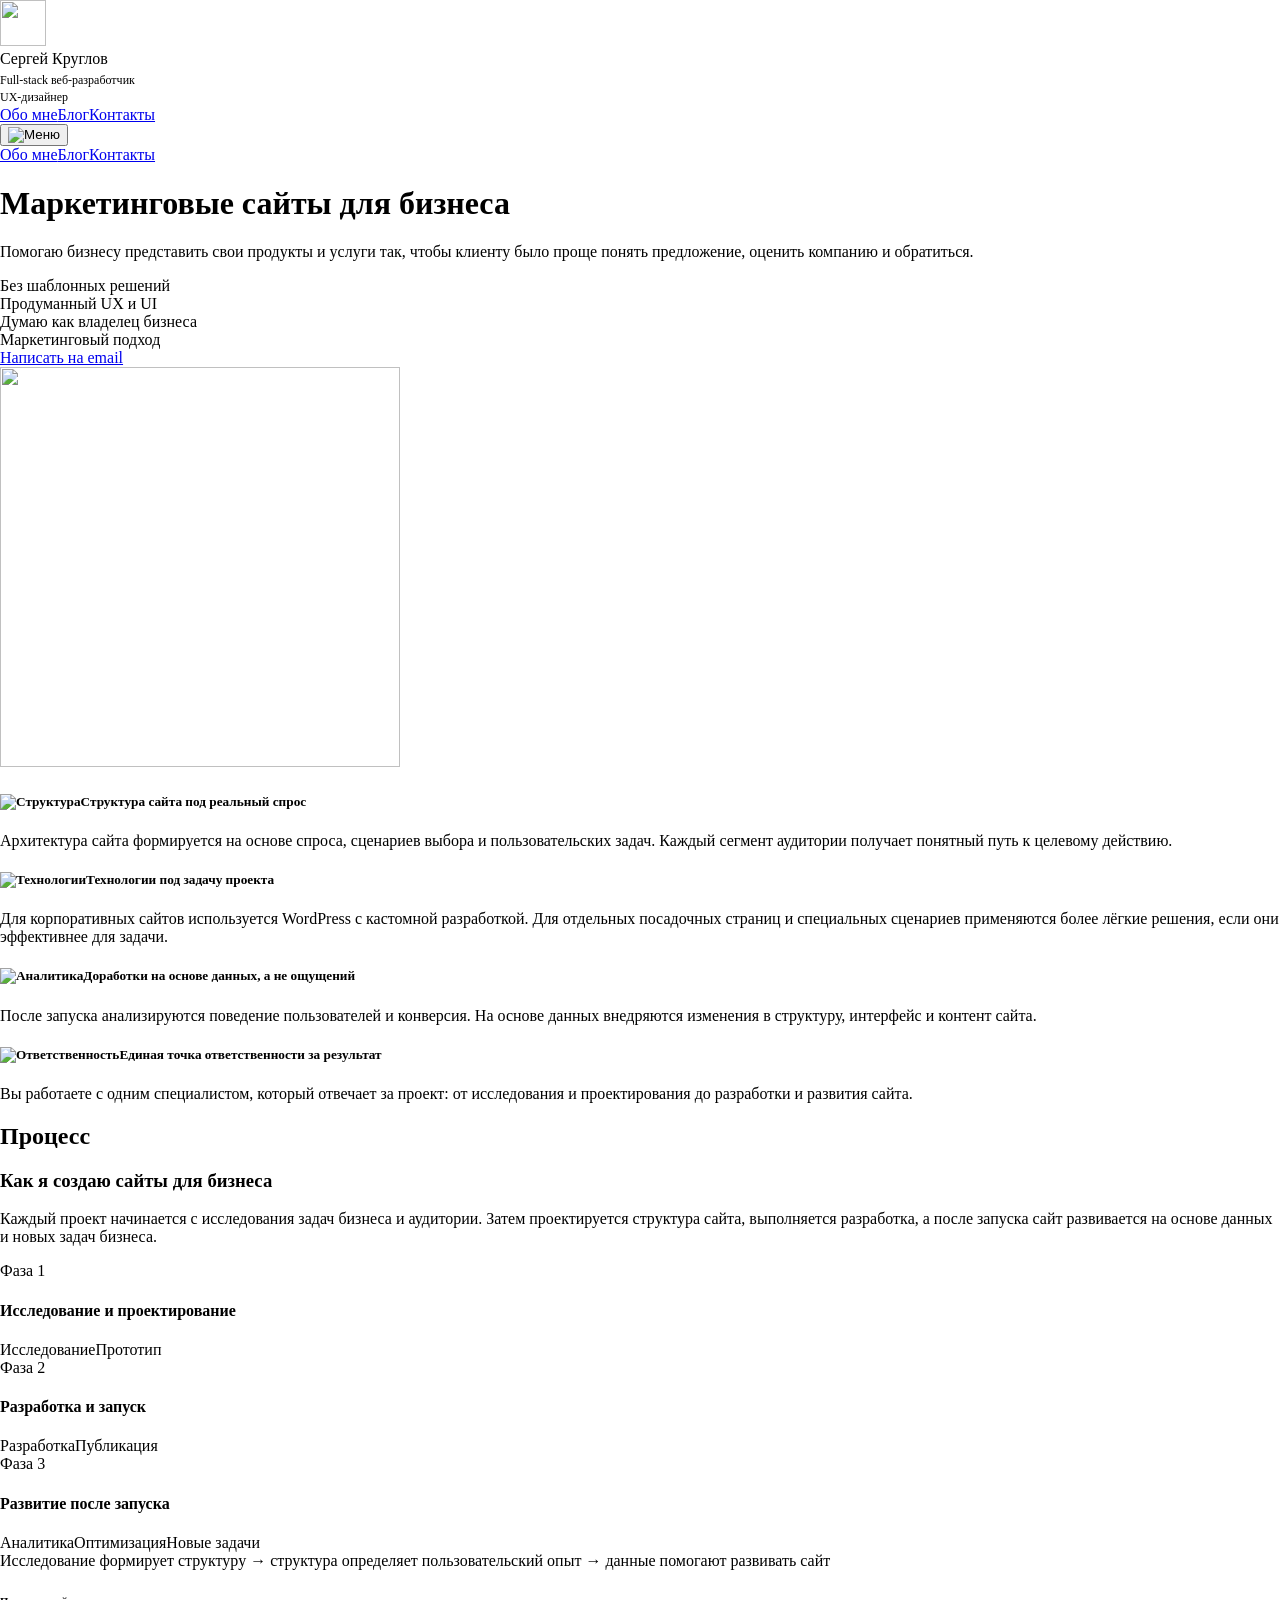
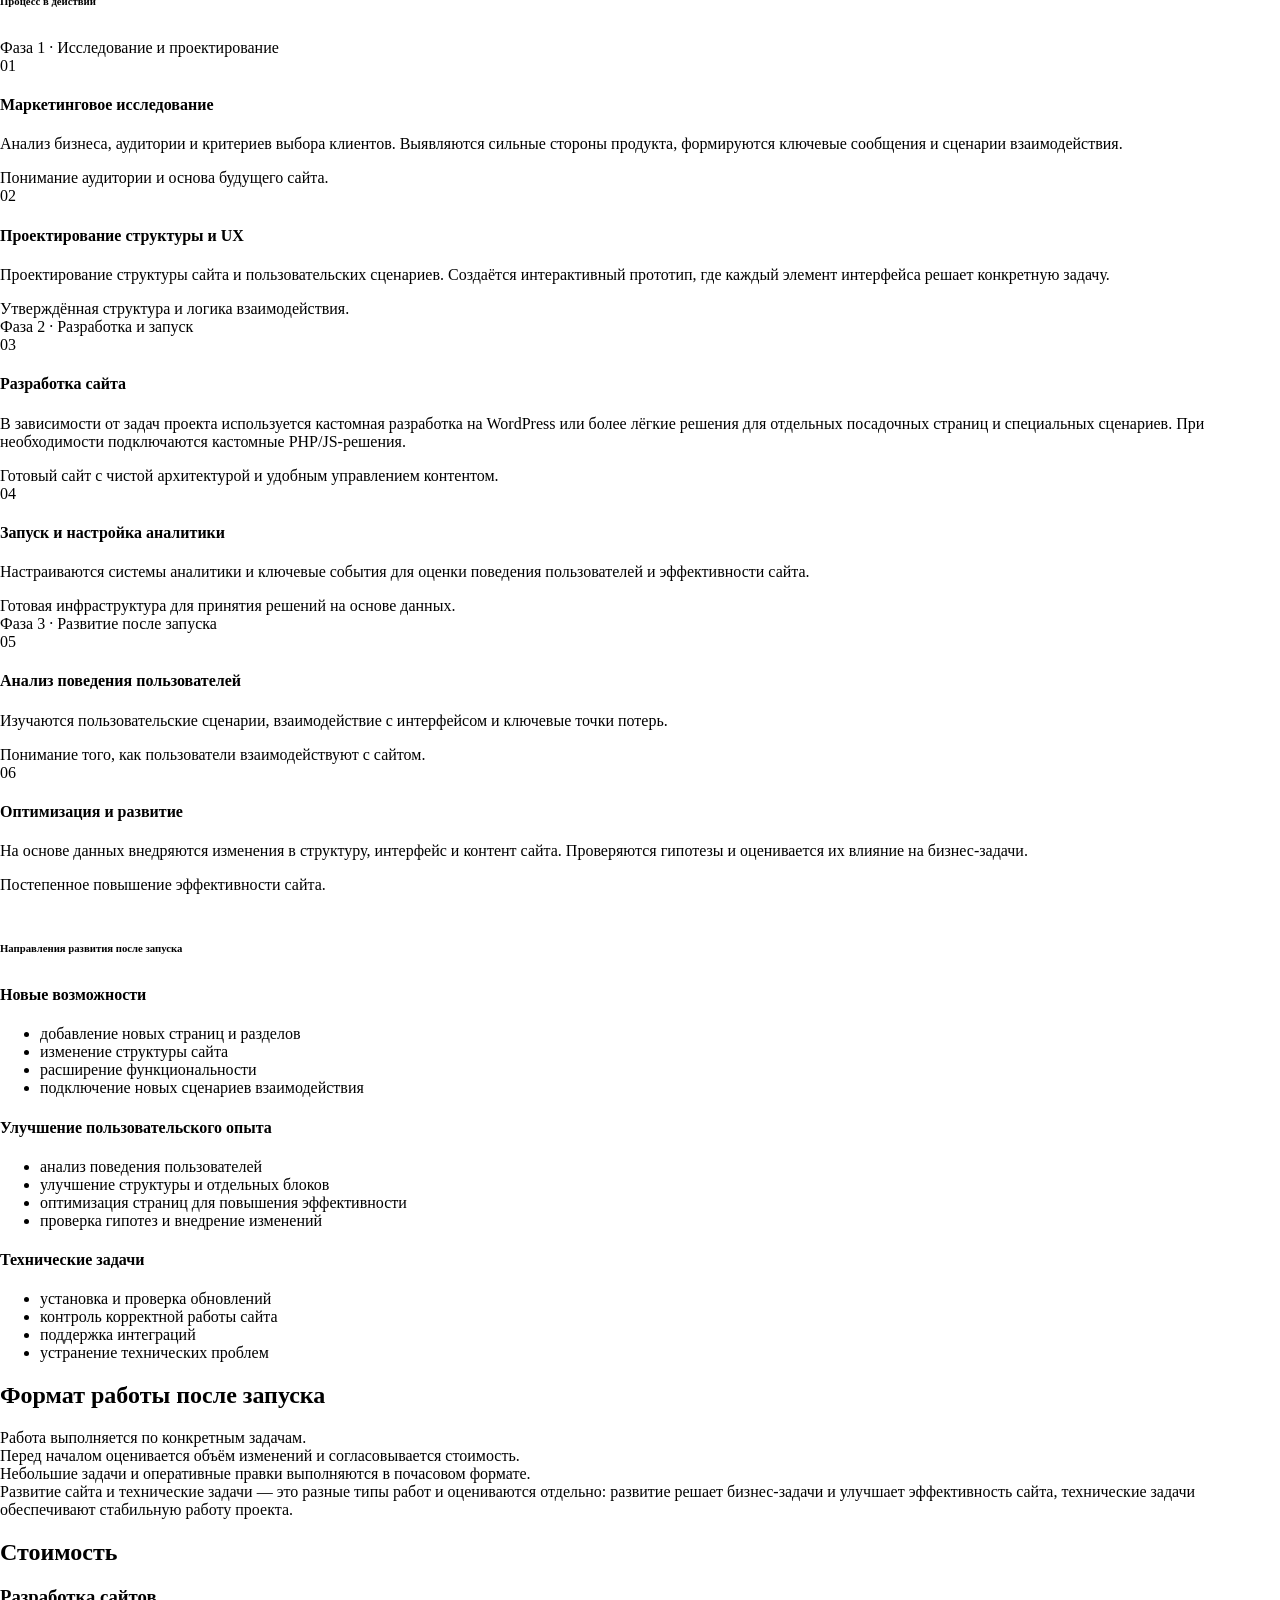
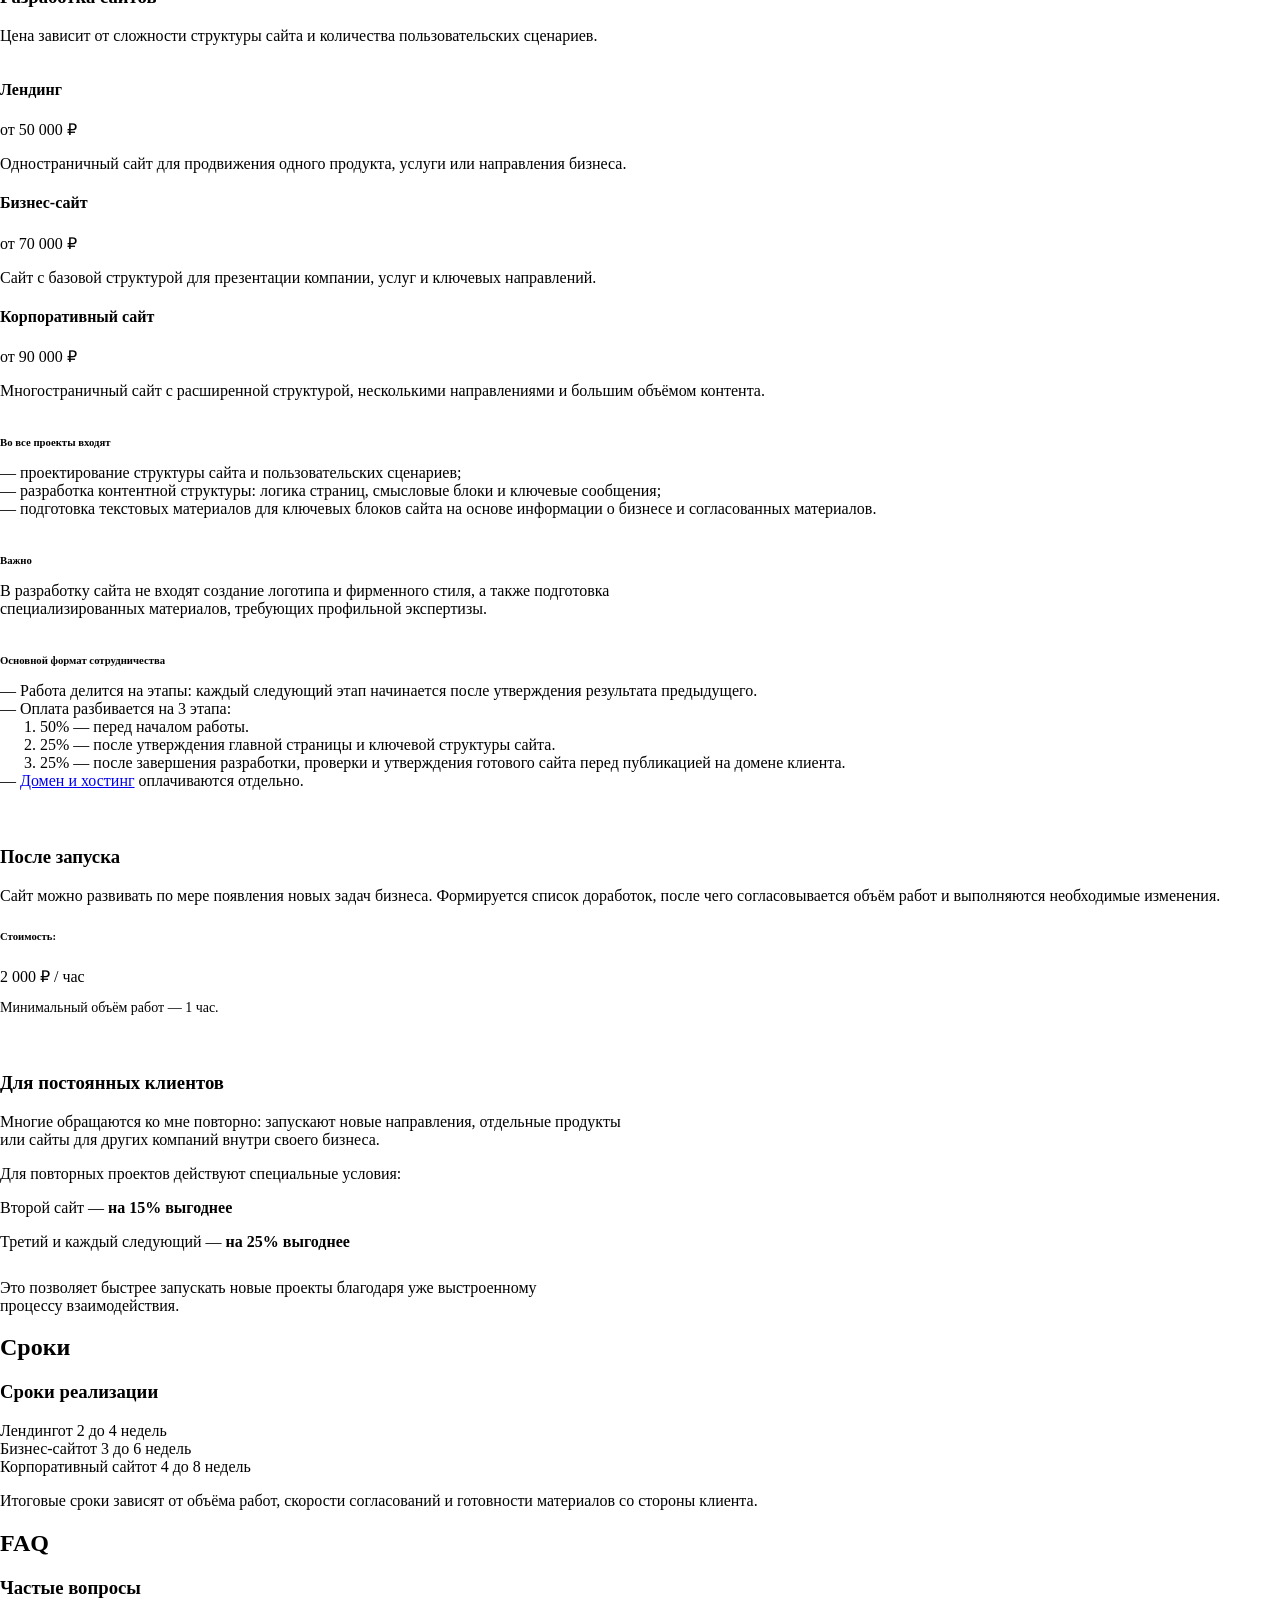
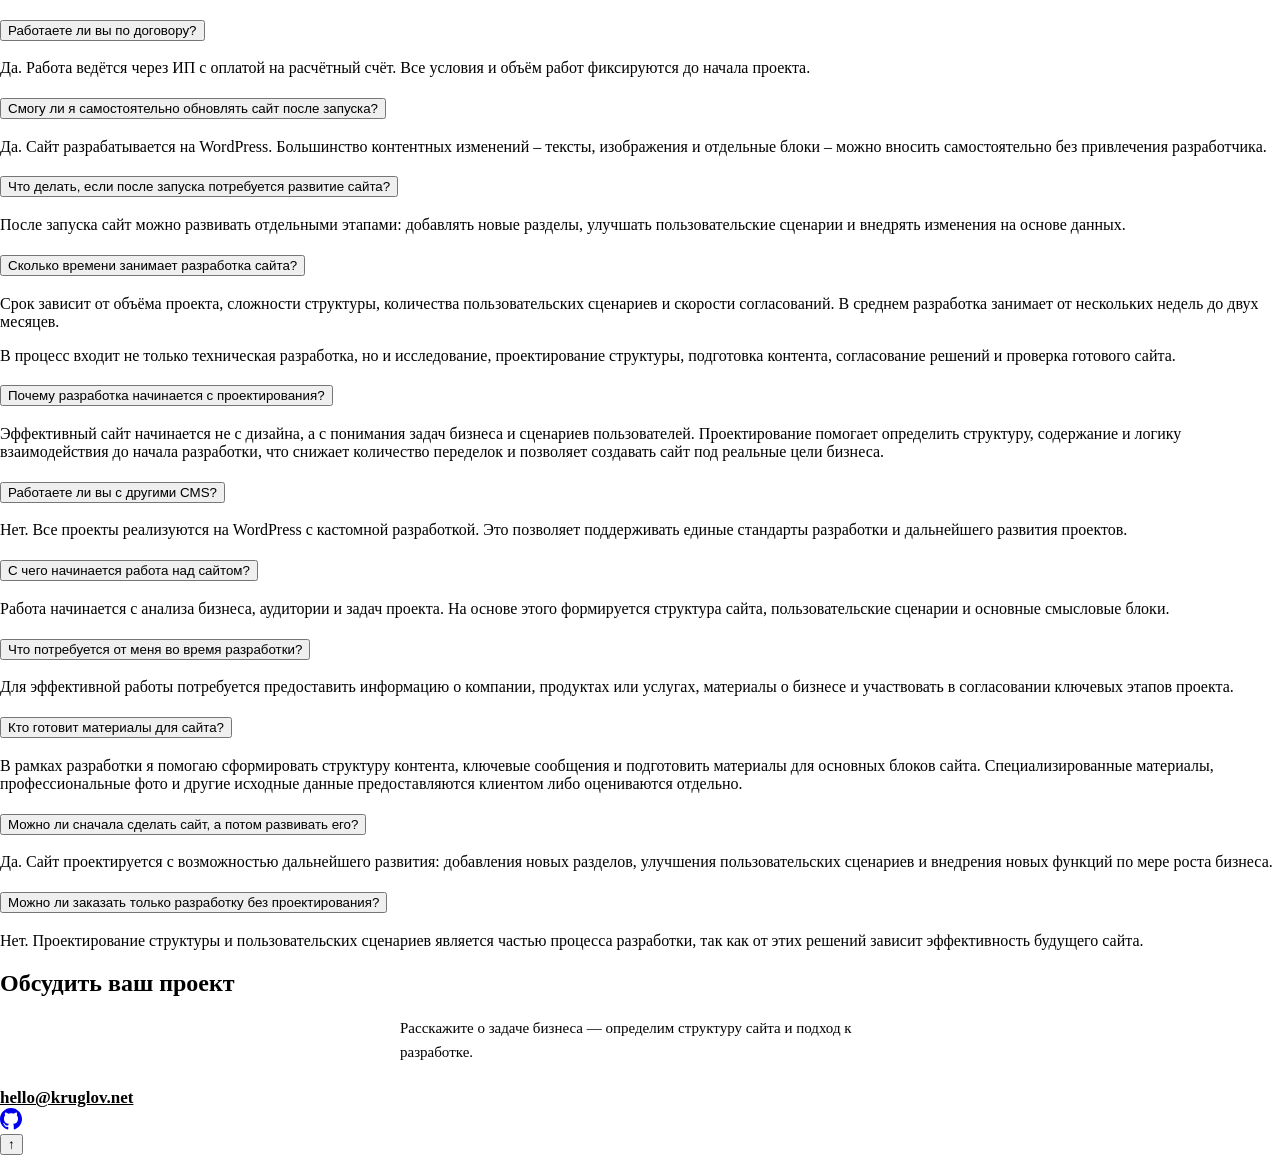
==== commit 7dfb2608: "Static export 2026-08-01 00:48" ====
--- a/index.html
+++ b/index.html
@@ -3,28 +3,25 @@
 <head><meta charset="UTF-8">
     
     <meta name="viewport" content="width=device-width, initial-scale=1.0">
-    <link rel="preconnect" href="https://fonts.googleapis.com/">
-    <link rel="preconnect" href="https://fonts.gstatic.com/" crossorigin>
     <link rel="icon" type="image/svg+xml" href="https://kruglov.net/wp-content/themes/kruglovnet/assets/images/favicon.svg">
     <meta name="robots" content="index, follow, max-image-preview:large, max-snippet:-1, max-video-preview:-1">
-
-	<!-- This site is optimized with the Yoast SEO plugin v28.0 - https://yoast.com/product/yoast-seo-wordpress/ -->
-	<title>Маркетинговые сайты для бизнеса | Сергей Круглов</title>
-	<meta name="description" content="Проектирую и разрабатываю сайты для бизнеса: продуманная структура, UX и контент. Каждый проект создаётся под задачи бизнеса, без шаблонных решений.">
-	<link rel="canonical" href="https://kruglov.net/">
-	<meta property="og:locale" content="ru_RU">
-	<meta property="og:type" content="website">
-	<meta property="og:title" content="Маркетинговые сайты для бизнеса | Сергей Круглов">
-	<meta property="og:description" content="Проектирую и разрабатываю сайты для бизнеса: продуманная структура, UX и контент. Каждый проект создаётся под задачи бизнеса, без шаблонных решений.">
-	<meta property="og:url" content="https://kruglov.net/">
-	<meta property="og:site_name" content="Сергей Круглов">
-	<meta property="article:modified_time" content="2026-07-31T15:39:57+00:00">
-	<meta name="twitter:card" content="summary_large_image">
-	<script type="application/ld+json" class="yoast-schema-graph">{"@context":"https:\/\/schema.org","@graph":[{"@type":"WebPage","@id":"https:\/\/kruglov.net\/","url":"https:\/\/kruglov.net\/","name":"Маркетинговые сайты для бизнеса | Сергей Круглов","isPartOf":{"@id":"https:\/\/kruglov.net\/#website"},"about":{"@id":"https:\/\/kruglov.net\/#\/schema\/person\/08724ce1c498d29e9a2191002b3c95b8"},"datePublished":"2026-06-21T08:16:22+00:00","dateModified":"2026-07-31T15:39:57+00:00","description":"Проектирую и разрабатываю сайты для бизнеса: продуманная структура, UX и контент. Каждый проект создаётся под задачи бизнеса, без шаблонных решений.","breadcrumb":{"@id":"https:\/\/kruglov.net\/#breadcrumb"},"inLanguage":"ru-RU","potentialAction":[{"@type":"ReadAction","target":["https:\/\/kruglov.net\/"]}]},{"@type":"BreadcrumbList","@id":"https:\/\/kruglov.net\/#breadcrumb","itemListElement":[{"@type":"ListItem","position":1,"name":"Главная"}]},{"@type":"WebSite","@id":"https:\/\/kruglov.net\/#website","url":"https:\/\/kruglov.net\/","name":"Сергей Круглов","description":"Проектирование, разработка и развитие сайтов.","publisher":{"@id":"https:\/\/kruglov.net\/#\/schema\/person\/08724ce1c498d29e9a2191002b3c95b8"},"potentialAction":[{"@type":"SearchAction","target":{"@type":"EntryPoint","urlTemplate":"https:\/\/kruglov.net\/?s={search_term_string}"},"query-input":{"@type":"PropertyValueSpecification","valueRequired":true,"valueName":"search_term_string"}}],"inLanguage":"ru-RU"},{"@type":["Person","Organization"],"@id":"https:\/\/kruglov.net\/#\/schema\/person\/08724ce1c498d29e9a2191002b3c95b8","name":"Сергей Круглов","image":{"@type":"ImageObject","inLanguage":"ru-RU","@id":"https:\/\/kruglov.net\/wp-content\/uploads\/photo.webp","url":"https:\/\/kruglov.net\/wp-content\/uploads\/photo.webp","contentUrl":"https:\/\/kruglov.net\/wp-content\/uploads\/photo.webp","width":696,"height":696,"caption":"Сергей Круглов"},"logo":{"@id":"https:\/\/kruglov.net\/wp-content\/uploads\/photo.webp"},"description":"Проектирование, разработка и развитие сайтов."}]}</script>
-	<!-- / Yoast SEO plugin. -->
-
-
-<link rel="dns-prefetch" href="//fonts.googleapis.com">
+
+	<!-- This site is optimized with the Yoast SEO plugin v28.0 - https://yoast.com/product/yoast-seo-wordpress/ -->
+	<title>Маркетинговые сайты для бизнеса | Сергей Круглов</title>
+	<meta name="description" content="Проектирую и разрабатываю сайты для бизнеса: продуманная структура, UX и контент. Каждый проект создаётся под задачи бизнеса, без шаблонных решений.">
+	<link rel="canonical" href="https://kruglov.net/">
+	<meta property="og:locale" content="ru_RU">
+	<meta property="og:type" content="website">
+	<meta property="og:title" content="Маркетинговые сайты для бизнеса | Сергей Круглов">
+	<meta property="og:description" content="Проектирую и разрабатываю сайты для бизнеса: продуманная структура, UX и контент. Каждый проект создаётся под задачи бизнеса, без шаблонных решений.">
+	<meta property="og:url" content="https://kruglov.net/">
+	<meta property="og:site_name" content="Сергей Круглов">
+	<meta property="article:modified_time" content="2026-07-31T15:39:57+00:00">
+	<meta name="twitter:card" content="summary_large_image">
+	<script type="application/ld+json" class="yoast-schema-graph">{"@context":"https:\/\/schema.org","@graph":[{"@type":"WebPage","@id":"https:\/\/kruglov.net\/","url":"https:\/\/kruglov.net\/","name":"Маркетинговые сайты для бизнеса | Сергей Круглов","isPartOf":{"@id":"https:\/\/kruglov.net\/#website"},"about":{"@id":"https:\/\/kruglov.net\/#\/schema\/person\/08724ce1c498d29e9a2191002b3c95b8"},"datePublished":"2026-06-21T08:16:22+00:00","dateModified":"2026-07-31T15:39:57+00:00","description":"Проектирую и разрабатываю сайты для бизнеса: продуманная структура, UX и контент. Каждый проект создаётся под задачи бизнеса, без шаблонных решений.","breadcrumb":{"@id":"https:\/\/kruglov.net\/#breadcrumb"},"inLanguage":"ru-RU","potentialAction":[{"@type":"ReadAction","target":["https:\/\/kruglov.net\/"]}]},{"@type":"BreadcrumbList","@id":"https:\/\/kruglov.net\/#breadcrumb","itemListElement":[{"@type":"ListItem","position":1,"name":"Главная"}]},{"@type":"WebSite","@id":"https:\/\/kruglov.net\/#website","url":"https:\/\/kruglov.net\/","name":"Сергей Круглов","description":"Проектирование, разработка и развитие сайтов.","publisher":{"@id":"https:\/\/kruglov.net\/#\/schema\/person\/08724ce1c498d29e9a2191002b3c95b8"},"potentialAction":[{"@type":"SearchAction","target":{"@type":"EntryPoint","urlTemplate":"https:\/\/kruglov.net\/?s={search_term_string}"},"query-input":{"@type":"PropertyValueSpecification","valueRequired":true,"valueName":"search_term_string"}}],"inLanguage":"ru-RU"},{"@type":["Person","Organization"],"@id":"https:\/\/kruglov.net\/#\/schema\/person\/08724ce1c498d29e9a2191002b3c95b8","name":"Сергей Круглов","image":{"@type":"ImageObject","inLanguage":"ru-RU","@id":"https:\/\/kruglov.net\/wp-content\/uploads\/photo.webp","url":"https:\/\/kruglov.net\/wp-content\/uploads\/photo.webp","contentUrl":"https:\/\/kruglov.net\/wp-content\/uploads\/photo.webp","width":696,"height":696,"caption":"Сергей Круглов"},"logo":{"@id":"https:\/\/kruglov.net\/wp-content\/uploads\/photo.webp"},"description":"Проектирование, разработка и развитие сайтов."}]}</script>
+	<!-- / Yoast SEO plugin. -->
+
+
 <link rel="dns-prefetch" href="//www.googletagmanager.com">
 <style id="wp-img-auto-sizes-contain-inline-css">
 img:is([sizes=auto i],[sizes^="auto," i]){contain-intrinsic-size:3000px 1500px}
@@ -61,8 +58,7 @@
 /*# sourceURL=global-styles-inline-css */
 </style>
 
-<link rel="stylesheet" id="kruglovnet-styles-css" href="https://kruglov.net/wp-content/themes/kruglovnet/assets/css/styles.css?ver=97" media="all">
-<link rel="stylesheet" id="google-fonts-css" href="https://fonts.googleapis.com/css2?family=Manrope:wght@400;500;600;700&amp;family=Golos+Text:wght@500;600;700&amp;display=swap" media="all">
+<link rel="stylesheet" id="kruglovnet-styles-css" href="https://kruglov.net/wp-content/themes/kruglovnet/assets/css/styles.css?ver=98" media="all">
 <link rel="EditURI" type="application/rsd+xml" title="RSD" href="https://kruglov.net/xmlrpc.php?rsd">
 <meta name="generator" content="WordPress 7.0.2">
 <link rel="shortlink" href="https://kruglov.net/">
@@ -70,14 +66,14 @@
 <link rel="icon" href="https://kruglov.net/wp-content/uploads/favicon.svg" sizes="192x192">
 <link rel="apple-touch-icon" href="https://kruglov.net/wp-content/uploads/favicon.svg">
 <meta name="msapplication-TileImage" content="https://kruglov.net/wp-content/uploads/favicon.svg">
-</head>
+<script>if(/\/index\.html$/.test(location.pathname))location.replace(location.pathname.replace(/\/index\.html$/,"/")||"/");</script></head>
 <body class="home wp-singular page-template-default page page-id-6 wp-theme-kruglovnet">
 
 <div class="hdr">
   <div class="hdr-inner">
     <div class="hdr-logo">
             <div class="hdr-logo-link">
-              <img src="https://kruglov.net/wp-content/themes/kruglovnet/assets/images/ava-logo.jpg" alt="" class="hdr-avatar">
+              <img src="https://kruglov.net/wp-content/themes/kruglovnet/assets/images/ava-logo.webp" alt="" width="46" height="46" class="hdr-avatar">
         <div>
           <span class="hdr-logo-name" style="margin-bottom:4px;display:block">Сергей Круглов</span>
           <span style="font-size:0.75rem;line-height:1.4;display:block">Full-stack веб-разработчик<br>UX-дизайнер</span>
@@ -108,7 +104,7 @@
       <a href="mailto:hello@kruglov.net" class="btn-primary-dark">Написать на email</a>
           </div>
   </div>
-    <img src="https://kruglov.net/wp-content/uploads/photo-hero.webp" alt="" width="400" height="400" class="hero-avatar">
+    <img src="https://kruglov.net/wp-content/uploads/photo-hero.webp" srcset="https://kruglov.net/wp-content/themes/kruglovnet/assets/images/photo-hero-320.webp 320w, https://kruglov.net/wp-content/uploads/photo-hero.webp 600w" sizes="(max-width: 900px) 320px, 600px" alt="" width="400" height="400" fetchpriority="high" class="hero-avatar">
   </div>
 </div>
 
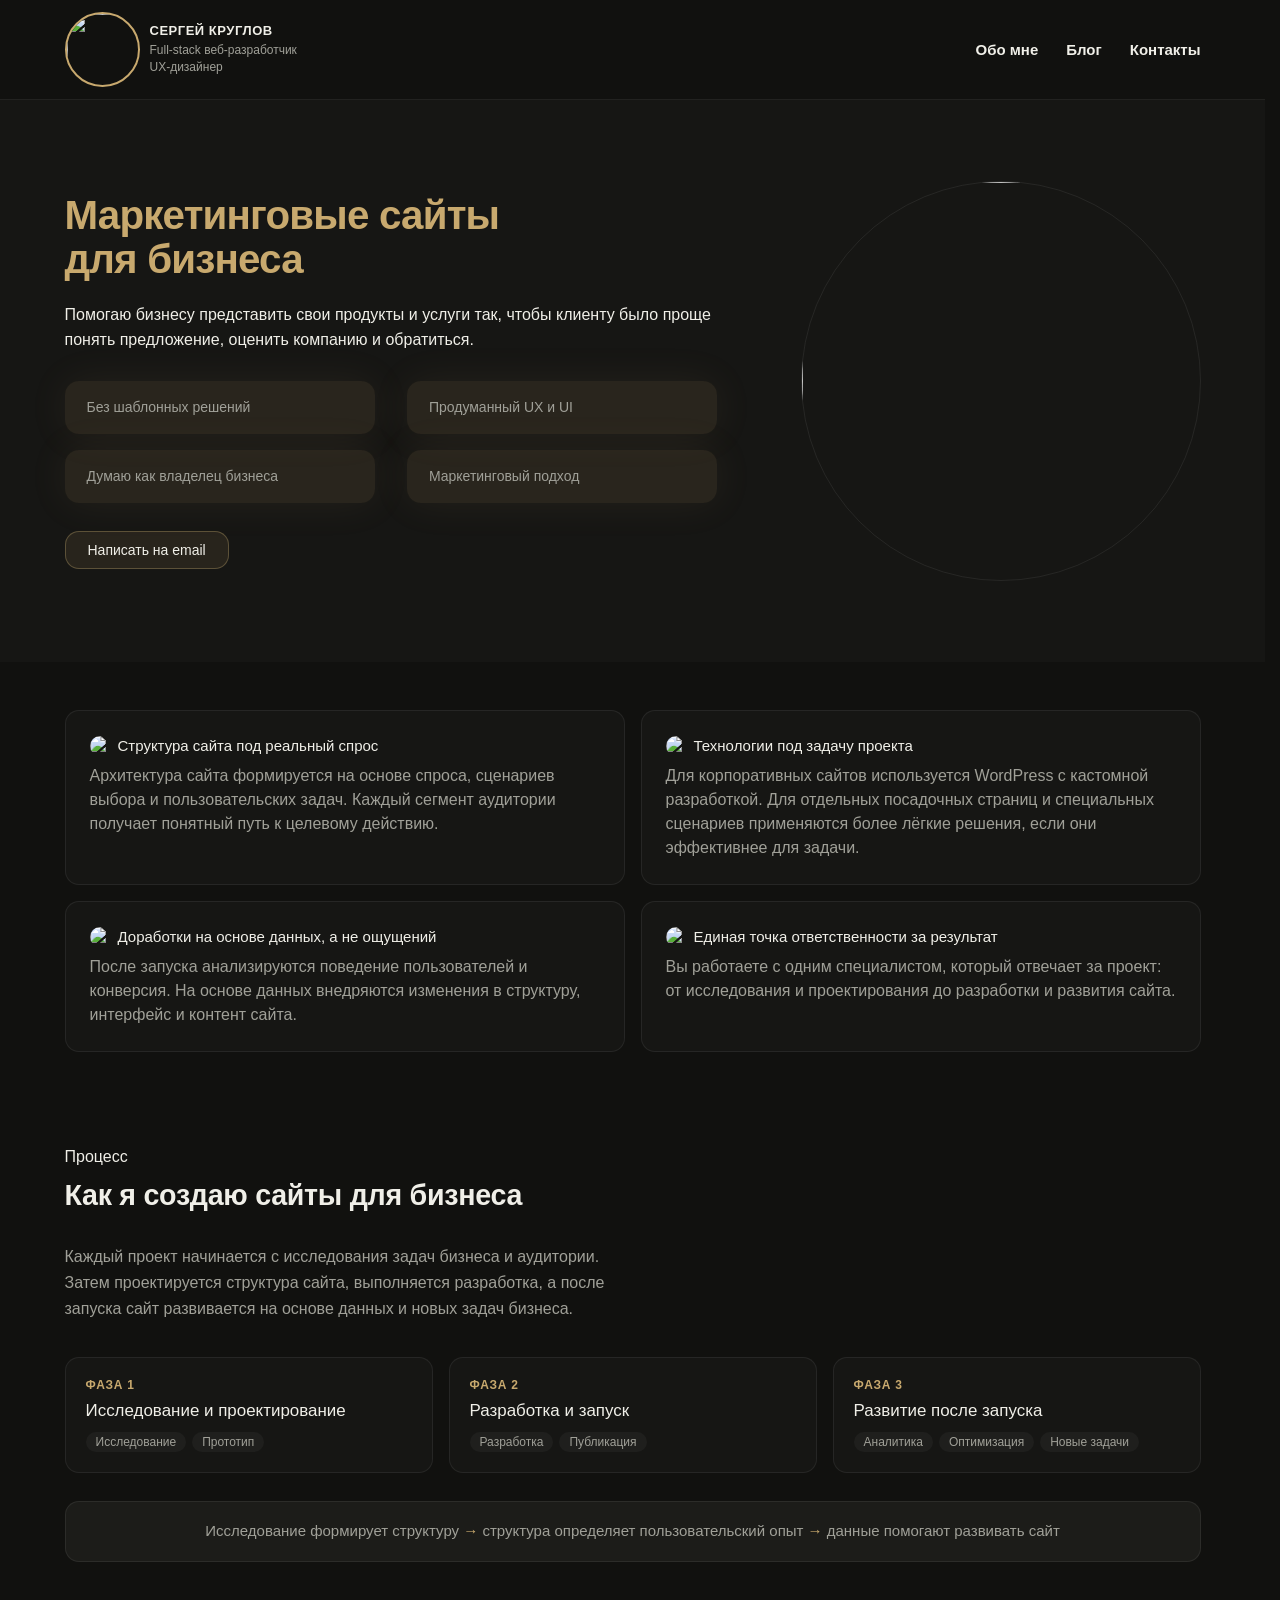
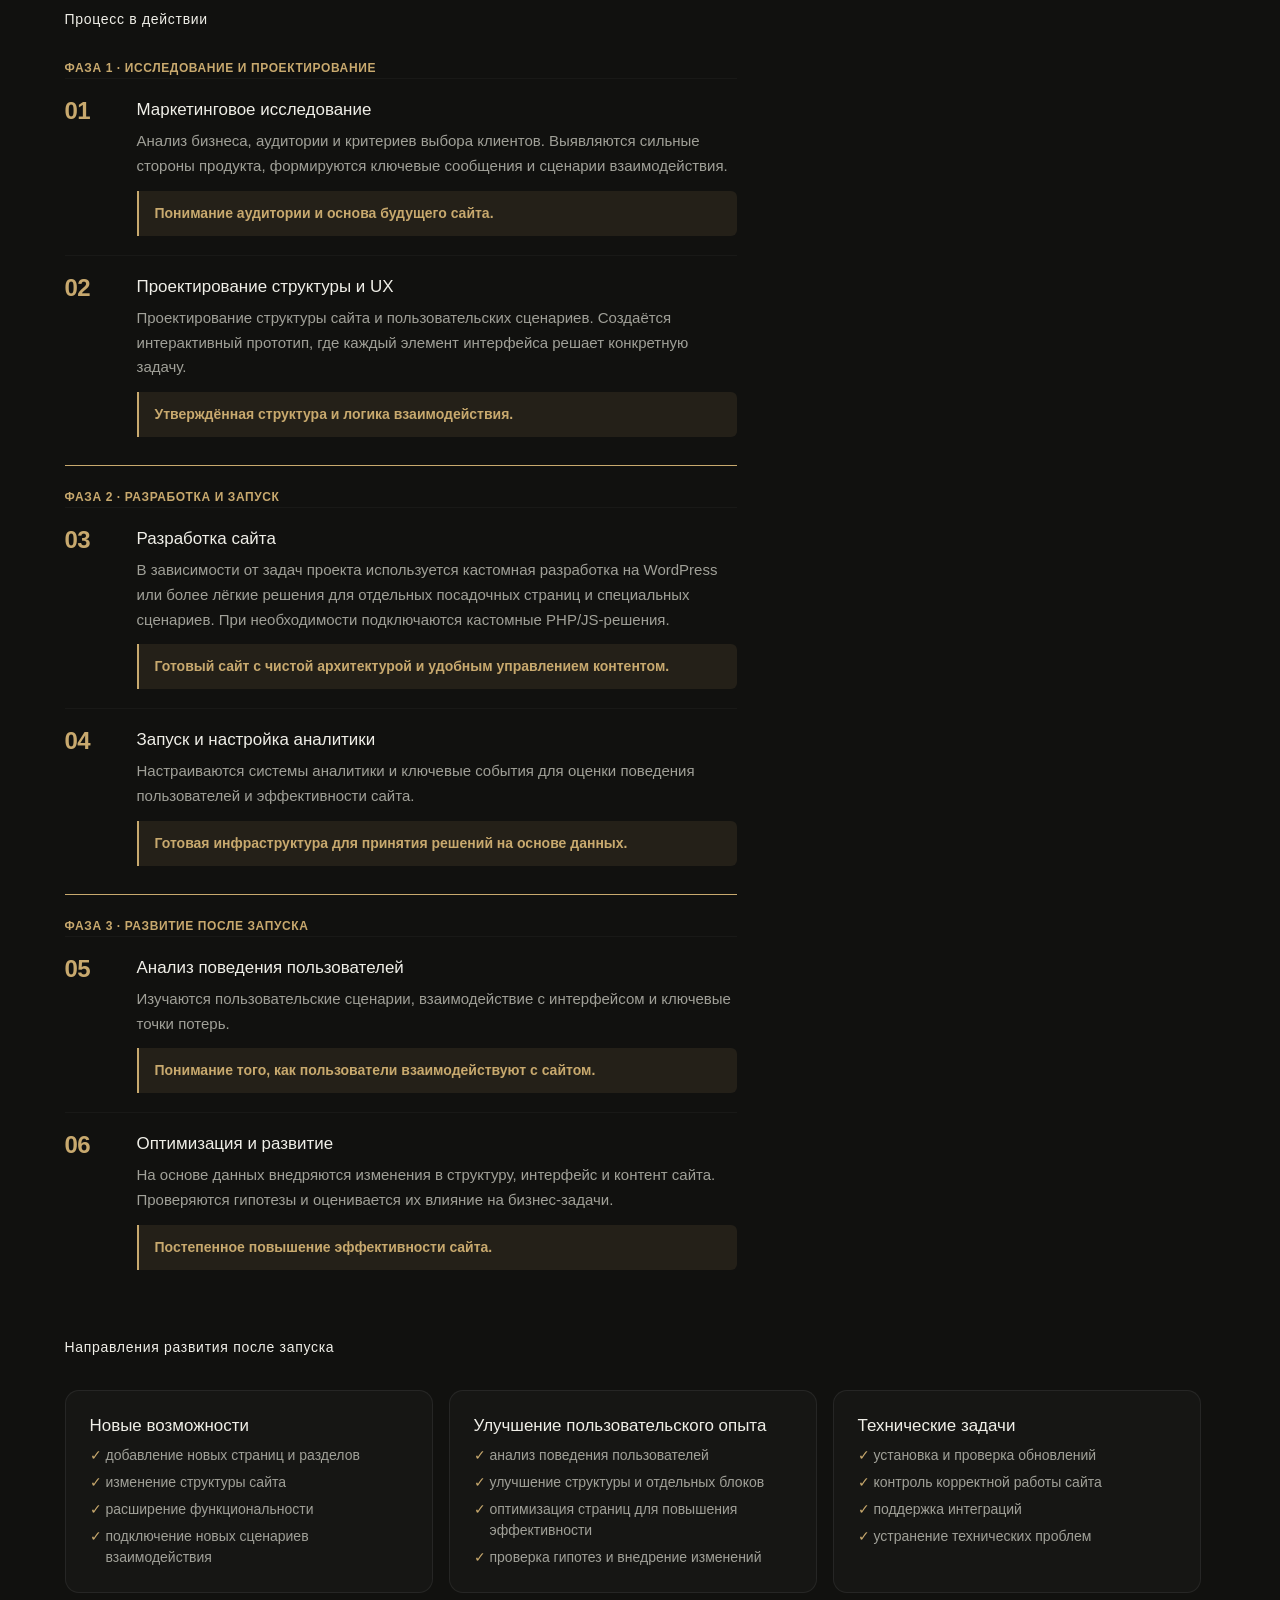
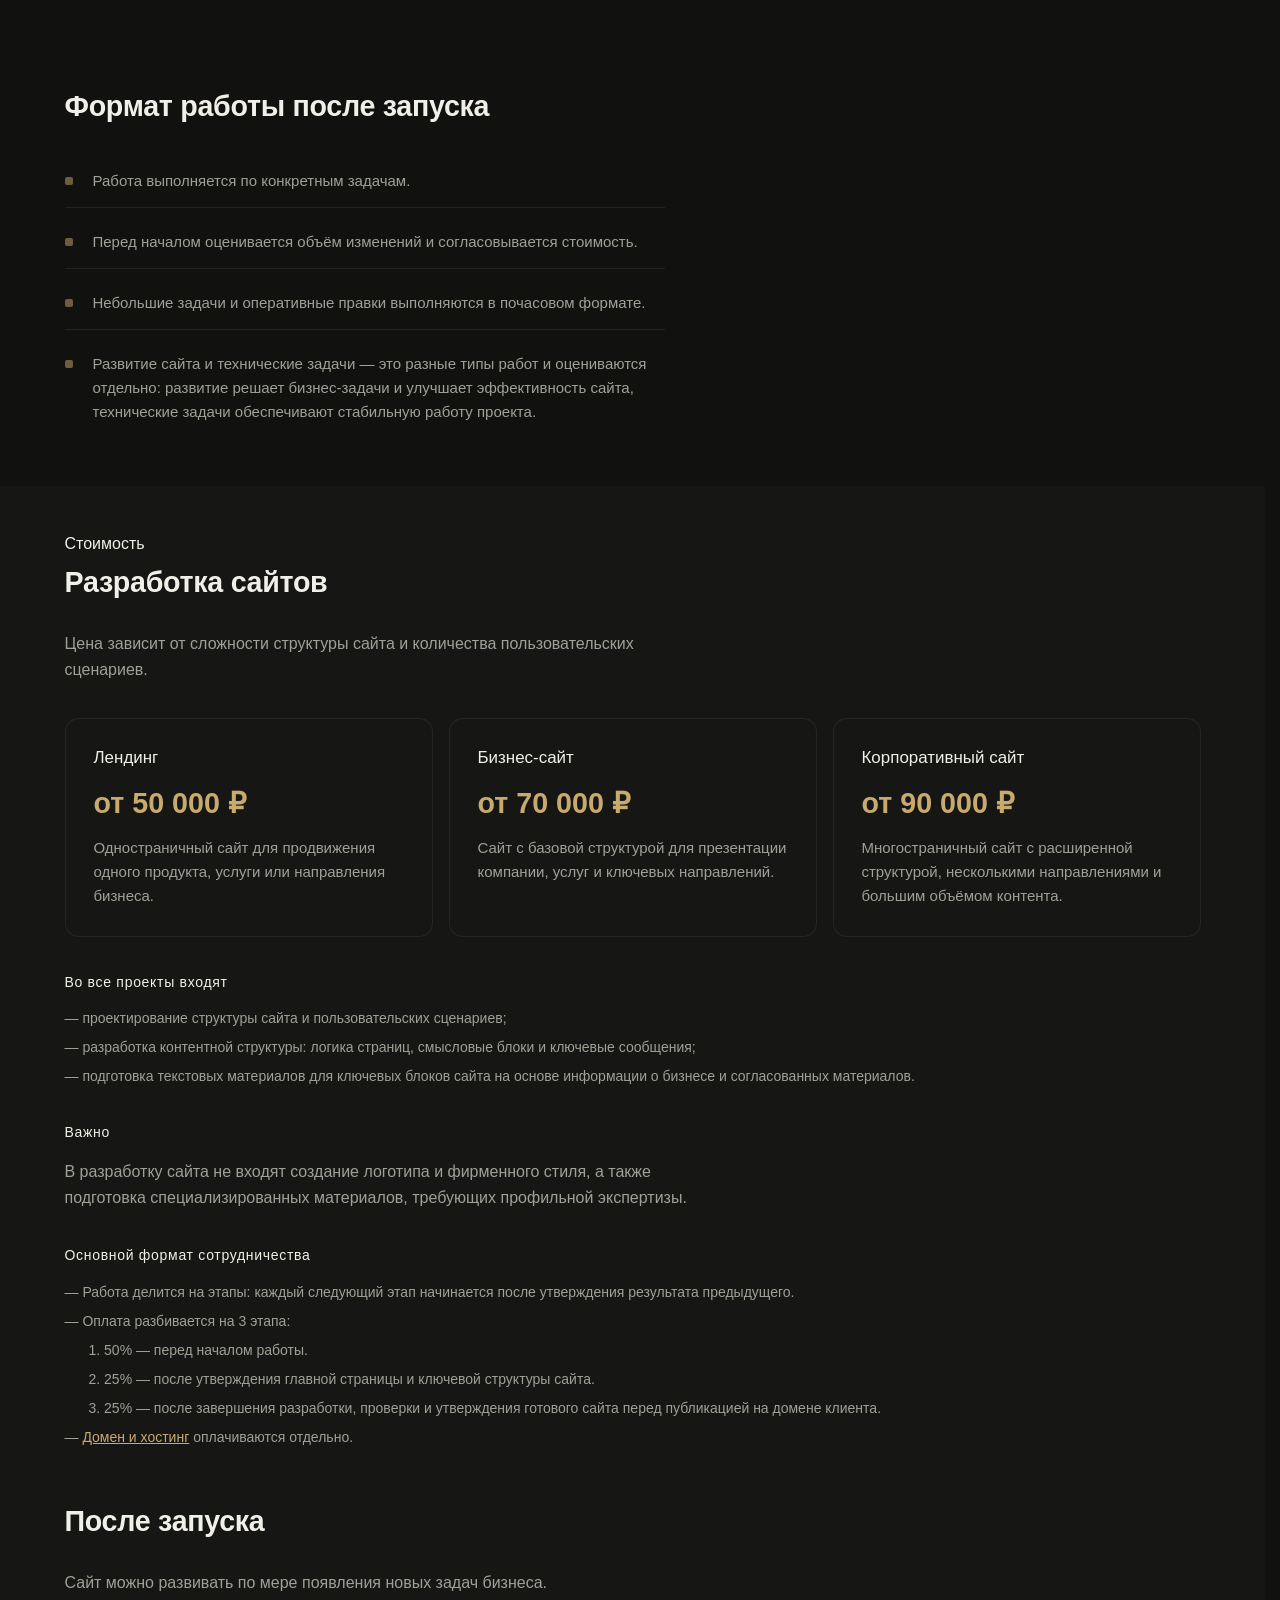
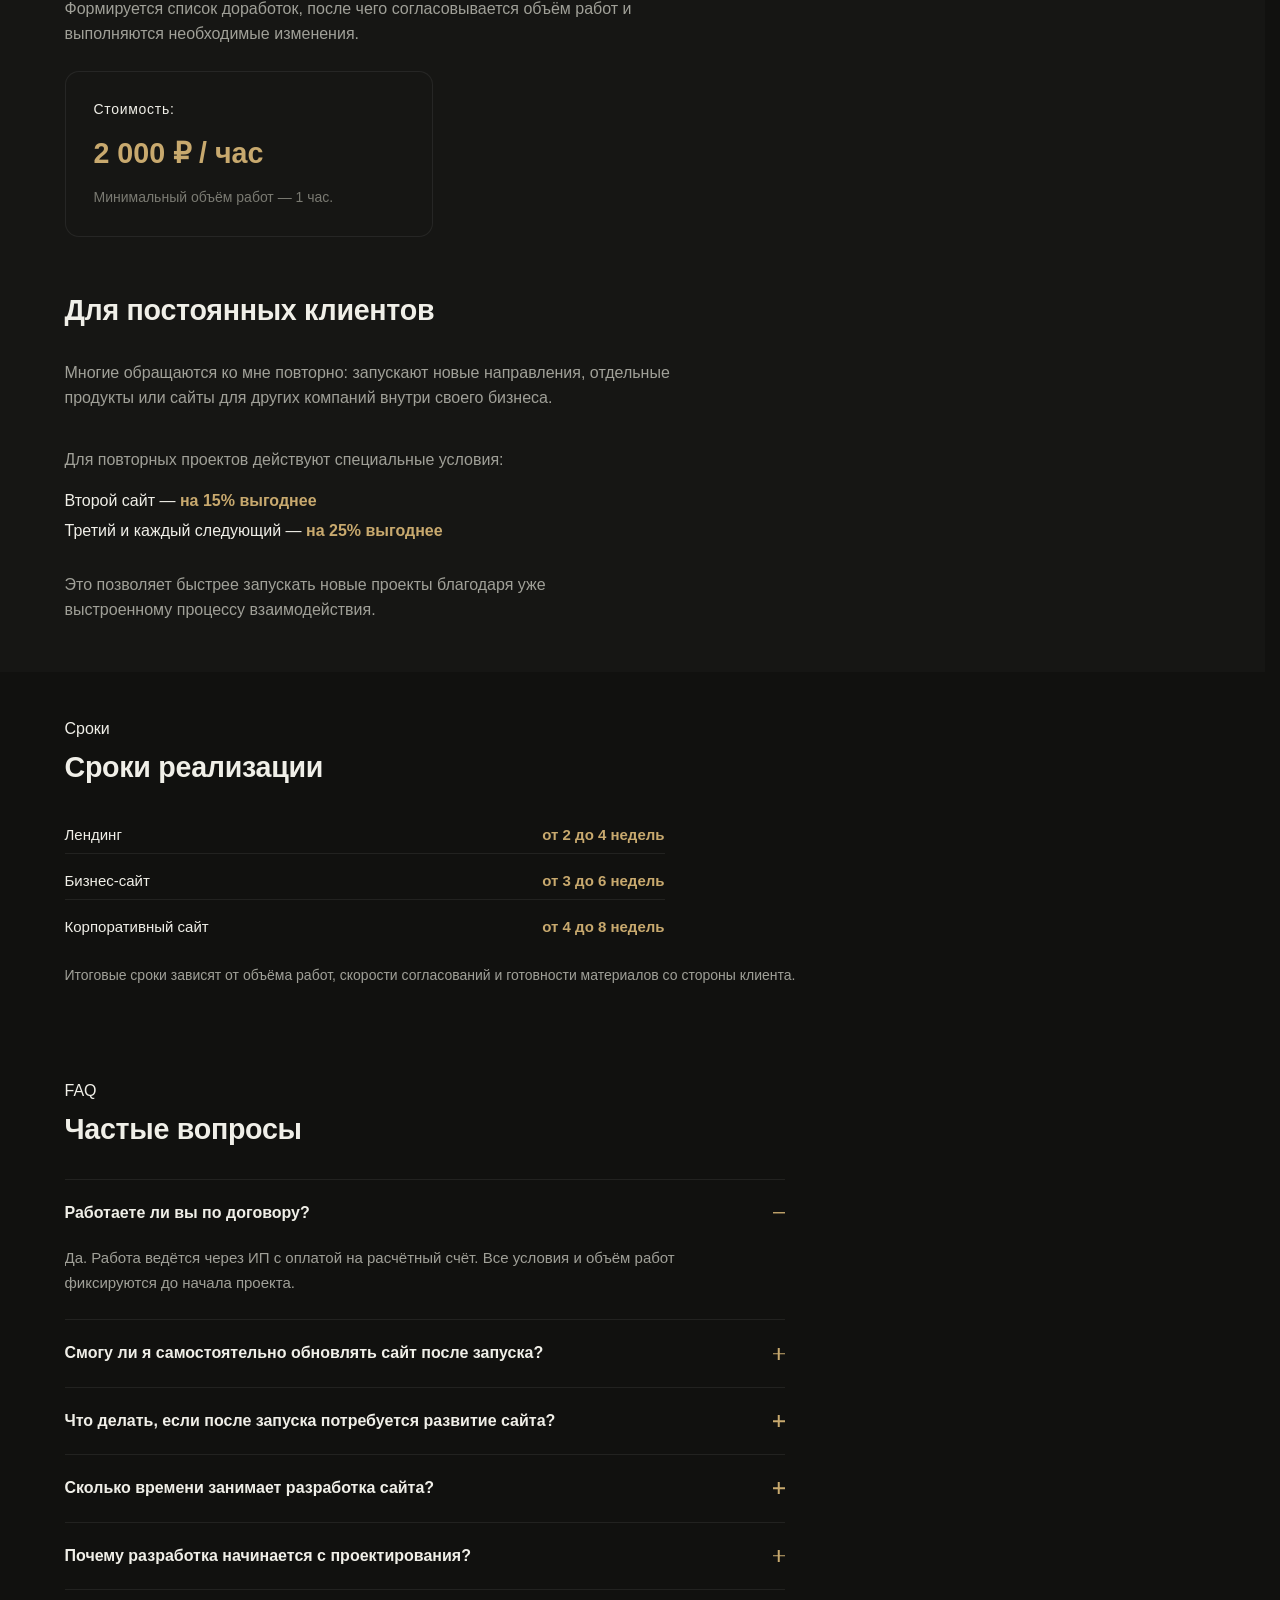
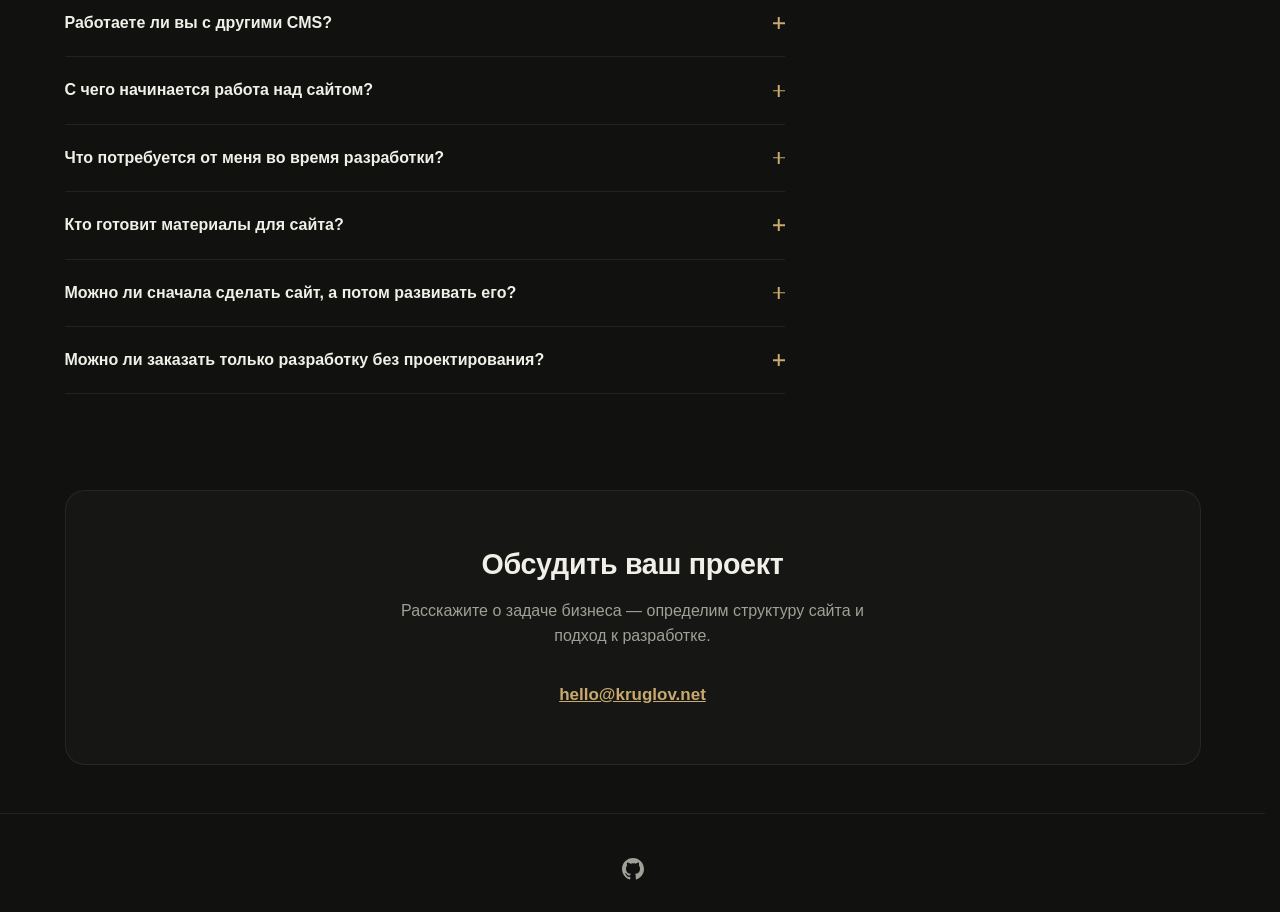
==== commit add6d2f2: "Static export 2026-08-01 01:02" ====
--- a/index.html
+++ b/index.html
@@ -5,6 +5,8 @@
     <meta name="viewport" content="width=device-width, initial-scale=1.0">
     <link rel="icon" type="image/svg+xml" href="https://kruglov.net/wp-content/themes/kruglovnet/assets/images/favicon.svg">
     <meta name="robots" content="index, follow, max-image-preview:large, max-snippet:-1, max-video-preview:-1">
+<link rel="preload" as="font" type="font/woff2" crossorigin href="https://kruglov.net/wp-content/themes/kruglovnet/assets/fonts/manrope-cyrillic.woff2">
+<link rel="preload" as="font" type="font/woff2" crossorigin href="https://kruglov.net/wp-content/themes/kruglovnet/assets/fonts/golostext-cyrillic.woff2">
 
 	<!-- This site is optimized with the Yoast SEO plugin v28.0 - https://yoast.com/product/yoast-seo-wordpress/ -->
 	<title>Маркетинговые сайты для бизнеса | Сергей Круглов</title>
@@ -58,7 +60,6 @@
 /*# sourceURL=global-styles-inline-css */
 </style>
 
-<link rel="stylesheet" id="kruglovnet-styles-css" href="https://kruglov.net/wp-content/themes/kruglovnet/assets/css/styles.css?ver=98" media="all">
 <link rel="EditURI" type="application/rsd+xml" title="RSD" href="https://kruglov.net/xmlrpc.php?rsd">
 <meta name="generator" content="WordPress 7.0.2">
 <link rel="shortlink" href="https://kruglov.net/">
@@ -66,6 +67,609 @@
 <link rel="icon" href="https://kruglov.net/wp-content/uploads/favicon.svg" sizes="192x192">
 <link rel="apple-touch-icon" href="https://kruglov.net/wp-content/uploads/favicon.svg">
 <meta name="msapplication-TileImage" content="https://kruglov.net/wp-content/uploads/favicon.svg">
+<style id="kruglovnet-inline-styles">@font-face {
+  font-family: 'Manrope';
+  font-style: normal;
+  font-weight: 400 700;
+  font-display: swap;
+  src: url('https://kruglov.net/wp-content/themes/kruglovnet/assets/fonts/manrope-cyrillic-ext.woff2') format('woff2');
+  unicode-range: U+0460-052F, U+1C80-1C8A, U+20B4, U+2DE0-2DFF, U+A640-A69F, U+FE2E-FE2F;
+}
+@font-face {
+  font-family: 'Manrope';
+  font-style: normal;
+  font-weight: 400 700;
+  font-display: swap;
+  src: url('https://kruglov.net/wp-content/themes/kruglovnet/assets/fonts/manrope-cyrillic.woff2') format('woff2');
+  unicode-range: U+0301, U+0400-045F, U+0490-0491, U+04B0-04B1, U+2116;
+}
+@font-face {
+  font-family: 'Manrope';
+  font-style: normal;
+  font-weight: 400 700;
+  font-display: swap;
+  src: url('https://kruglov.net/wp-content/themes/kruglovnet/assets/fonts/manrope-latin.woff2') format('woff2');
+  unicode-range: U+0000-00FF, U+0131, U+0152-0153, U+02BB-02BC, U+02C6, U+02DA, U+02DC, U+0304, U+0308, U+0329, U+2000-206F, U+20AC, U+2122, U+2191, U+2193, U+2212, U+2215, U+FEFF, U+FFFD;
+}
+@font-face {
+  font-family: 'Golos Text';
+  font-style: normal;
+  font-weight: 500 700;
+  font-display: swap;
+  src: url('https://kruglov.net/wp-content/themes/kruglovnet/assets/fonts/golostext-cyrillic-ext.woff2') format('woff2');
+  unicode-range: U+0460-052F, U+1C80-1C8A, U+20B4, U+2DE0-2DFF, U+A640-A69F, U+FE2E-FE2F;
+}
+@font-face {
+  font-family: 'Golos Text';
+  font-style: normal;
+  font-weight: 500 700;
+  font-display: swap;
+  src: url('https://kruglov.net/wp-content/themes/kruglovnet/assets/fonts/golostext-cyrillic.woff2') format('woff2');
+  unicode-range: U+0301, U+0400-045F, U+0490-0491, U+04B0-04B1, U+2116;
+}
+@font-face {
+  font-family: 'Golos Text';
+  font-style: normal;
+  font-weight: 500 700;
+  font-display: swap;
+  src: url('https://kruglov.net/wp-content/themes/kruglovnet/assets/fonts/golostext-latin.woff2') format('woff2');
+  unicode-range: U+0000-00FF, U+0131, U+0152-0153, U+02BB-02BC, U+02C6, U+02DA, U+02DC, U+0304, U+0308, U+0329, U+2000-206F, U+20AC, U+2122, U+2191, U+2193, U+2212, U+2215, U+FEFF, U+FFFD;
+}
+:root {
+    --bg: #11110F;
+    --bg-card: #161614;
+    --bg-card2: #1C1C19;
+    --border: rgba(255,255,255,0.07);
+    --border-accent: rgba(212,185,120,0.3);
+    --text-primary: #F0EFE8;
+    --text-secondary: #A0A098;
+    --text-muted: #7A7A72;
+    --accent: #C8A96E;
+    --accent-light: rgba(200,169,110,0.10);
+    --accent-mid: rgba(200,169,110,0.18);
+    --color-error: #E05A5A;
+    --btn-text: #0E0E0C;
+
+    --font-sans: 'Manrope', Arial, sans-serif;
+    --font-display: 'Golos Text', 'Manrope', Arial, sans-serif;
+
+    --r-card: 14px;
+    --r-btn: 24px;
+
+    --container-width: 1200px;
+    --container-padding: 32px;
+    --content-max: 720px;
+    --content-narrow: 600px;
+    --header-bg: #11110F;
+}
+
+* { box-sizing: border-box; margin: 0; padding: 0; -webkit-tap-highlight-color: transparent; }
+ul, ol { padding-left: 1.4em; margin: 0.5em 0; list-style-position: outside; }
+html { scroll-behavior: smooth; overflow-y: scroll; scrollbar-gutter: stable; }
+body { font-family: var(--font-sans); background: var(--bg); color: var(--text-primary); -webkit-font-smoothing: antialiased; }
+a { color: var(--accent); transition: opacity 0.2s; }
+a:hover { opacity: 0.75; }
+.reveal { opacity: 0; transform: translateY(24px); transition: opacity 0.5s ease, transform 0.5s ease; }
+.reveal.visible { opacity: 1; transform: translateY(0); }
+@keyframes fadeIn { from { opacity: 0; } to { opacity: 1; } }
+
+h1 { font-family: var(--font-display); font-weight: 700; font-size: clamp(1.75rem, 1.4rem + 1.4vw, 2.8rem); line-height: 1.1; letter-spacing: -0.02em; }
+h2 { font-family: var(--font-display); font-weight: 600; font-size: clamp(1.35rem, 1.15rem + 0.8vw, 2.1rem); line-height: 1.2; letter-spacing: -0.01em; }
+h3 { font-weight: 600; font-size: clamp(1.1rem, 1rem + 0.4vw, 1.35rem); line-height: 1.25; }
+h4 { font-weight: 500; font-size: clamp(0.95rem, 0.9rem + 0.2vw, 1.1rem); line-height: 1.3; }
+h5 { font-weight: 500; font-size: 0.9375rem; line-height: 1.4; }
+h6 { font-weight: 500; font-size: 0.875rem; line-height: 1.4; letter-spacing: 0.05em; }
+p { font-weight: 400; font-size: 1rem; line-height: 1.6; }
+
+@media (max-width: 900px) {
+  h5 { font-size: 0.875rem; }
+  h6 { font-size: 0.75rem; }
+  p { font-size: 0.9375rem; }
+}
+
+.hdr { border-bottom: 0.5px solid var(--border); background: var(--header-bg); position: sticky; top: 0; z-index: 100; }
+.admin-bar .hdr { top: 32px; }
+.hdr-inner { display: grid; grid-template-columns: auto 1fr; align-items: center; max-width: 1200px; margin: 0 auto; padding: 12px 32px; }
+.hdr-logo { display: flex; flex-direction: row; align-items: center; justify-self: start; }
+.hdr-logo-link { display: flex; flex-direction: row; align-items: center; gap: 10px; text-decoration: none; }
+.hdr-logo-link:hover { opacity: 1; }
+.hdr-logo-link > div { display: flex; flex-direction: column; }
+.hdr-avatar { width: 75px; height: 75px; border-radius: 50%; border: 2px solid var(--accent); object-fit: cover; flex-shrink: 0; display: block; }
+.hdr-logo-name { font-size: 0.8125rem; font-weight: 700; color: var(--text-primary); letter-spacing: 0.04em; text-transform: uppercase; }
+
+
+.hdr-logo span:last-child { font-size: 0.75rem; color: var(--text-secondary); font-weight: 500; }
+.hdr-nav { display: flex; gap: 28px; align-self: stretch; justify-self: end; }
+.hdr-nav > a { font-size: 0.9375rem; font-weight: 600; color: var(--text-primary); text-decoration: none; transition: color 0.2s; display: flex; align-items: center; }
+.hdr-nav > a:hover { color: var(--accent); }
+.hdr-nav > a.active { color: var(--accent); pointer-events: none; cursor: default; }
+.hdr-nav > a.active:hover { opacity: 1; }
+.hdr-lang { display: flex; align-items: center; gap: 6px; margin-left: 16px; font-size: 0.875rem; font-weight: 700; }
+.hdr-lang-current { color: var(--accent); cursor: default; }
+.hdr-lang-link { color: var(--text-secondary); text-decoration: none; transition: color 0.2s; }
+.hdr-lang-link:hover { color: var(--accent); }
+.hdr-lang-sep { color: var(--text-secondary); opacity: 0.4; }
+.mob-lang { display: flex; align-items: center; gap: 6px; padding: 10px 0; font-size: 0.875rem; font-weight: 700; }
+
+.hero { padding: 80px 32px 80px; display: grid; grid-template-columns: 3fr 2fr; gap: 48px; align-items: center; max-width: 1200px; margin: 0 auto; }
+.badge { display: inline-block; font-size: 0.75rem; font-weight: 500; color: var(--accent); background: var(--accent-light); border: 0.5px solid var(--border-accent); padding: 5px 12px; border-radius: 6px; letter-spacing: 0.03em; margin-bottom: 20px; }
+.hero h1 { margin-bottom: 20px; color: var(--accent); }
+.hero p { margin-bottom: 28px; }
+.hero-btns { display: flex; gap: 12px; }
+.btn-primary-dark { font-size: 0.875rem; font-weight: 400; padding: 10px 22px; border-radius: var(--r-card); background: var(--accent-light); color: var(--text-primary); border: 0.5px solid var(--border-accent); cursor: pointer; transition: opacity 0.2s, border-color 0.2s, box-shadow 0.2s; text-decoration: none; display: inline-block; font-family: inherit; }
+.btn-primary-dark:hover { opacity: 0.8; border-color: var(--accent); box-shadow: 0 0 40px rgba(200,169,110,0.12); }
+.btn-secondary-dark { font-size: 0.875rem; font-weight: 400; padding: 10px 22px; border-radius: var(--r-card); background: var(--accent-light); color: var(--text-primary); border: 0.5px solid var(--border-accent); cursor: pointer; transition: opacity 0.2s, border-color 0.2s, box-shadow 0.2s; text-decoration: none; display: inline-block; font-family: inherit; }
+.btn-secondary-dark:hover { border-color: rgba(0,0,0,0.18); box-shadow: 0 0 40px rgba(200,169,110,0.12); }
+.hero-avatar { width: 400px; height: 400px; border-radius: 50%; object-fit: cover; border: 0.5px solid var(--border); justify-self: end; }
+
+.hero-block { background: var(--bg-card); padding: 1px 0; overflow: hidden; }
+.services-block { background: var(--bg-card); padding: 1px 0; overflow: hidden; }
+.pricing-block { background: var(--bg-card); padding: 1px 0; overflow: hidden; }
+.hero-block .section, .services-block .section, .pricing-block .section { border-top: none; }
+#positioning { border-top: none; }
+#process { border-top: none; }
+#timeline { border-top: none; }
+
+.about-inner { background: var(--accent-light); border: 0.5px solid var(--border-accent); border-radius: var(--r-card); padding: 20px 28px; color: var(--text-secondary); max-width: 756px; }
+.about-inner strong { color: var(--accent); font-weight: 600; }
+
+.section { max-width: 1200px; margin: 0 auto; padding: 48px 32px; }
+.page-header { max-width: 1200px; margin: 0 auto; padding: 48px 32px; }
+.eyebrow { margin-bottom: 12px; }
+h2.eyebrow { font: inherit; letter-spacing: normal; }
+.section-title { margin-bottom: 32px; }
+h3.section-title { font-family: var(--font-display); font-weight: 600; font-size: clamp(1.35rem, 1.15rem + 0.8vw, 2.1rem); line-height: 1.2; letter-spacing: -0.01em; }
+.section-sub { color: var(--text-secondary); max-width: 580px; margin-bottom: 36px; }
+
+.faq-list { max-width: var(--content-max); }
+.faq-item { border-bottom: 0.5px solid var(--border); }
+.faq-item:first-child { border-top: 0.5px solid var(--border); }
+.faq-question { margin: 0; }
+.faq-toggle {
+  width: 100%; display: flex; align-items: center; justify-content: space-between; gap: 24px;
+  padding: 22px 0; background: none; border: none; cursor: pointer; text-align: left;
+  font-family: inherit; font-size: 1rem; font-weight: 600; color: var(--text-primary); line-height: 1.4;
+}
+.faq-toggle:hover { color: var(--accent); }
+.faq-toggle span:first-child { max-width: 640px; }
+.faq-icon { position: relative; flex-shrink: 0; width: 12px; height: 12px; }
+.faq-icon::before,
+.faq-icon::after {
+  content: ""; position: absolute; left: 0; top: 50%; width: 100%; height: 1.5px;
+  background: var(--accent); transform: translateY(-50%); transition: transform 0.25s ease;
+}
+.faq-icon::after { transform: translateY(-50%) rotate(90deg); }
+.faq-item.open .faq-icon::after { transform: translateY(-50%) rotate(0deg); }
+.faq-answer { display: grid; grid-template-rows: 0fr; transition: grid-template-rows 0.3s ease; }
+.faq-answer-inner { overflow: hidden; min-height: 0; }
+.faq-item.open .faq-answer { grid-template-rows: 1fr; }
+.faq-answer p { margin: 0; padding: 0 0 24px; color: var(--text-secondary); font-size: 0.9375rem; line-height: 1.65; max-width: 640px; }
+
+.cards-grid.growth-grid { grid-template-columns: repeat(3, 1fr); }
+@media (max-width: 1100px) {
+  .cards-grid.growth-grid { grid-template-columns: 1fr 1fr; }
+}
+@media (max-width: 900px) {
+  .cards-grid.growth-grid { grid-template-columns: 1fr; }
+}
+
+.breadcrumb { font-size: 0.8125rem; color: var(--text-secondary); margin-bottom: 16px; }
+.breadcrumb a { color: var(--accent); text-decoration: none; }
+.breadcrumb a:hover { text-decoration: underline; }
+.breadcrumb span { color: var(--text-secondary); }
+.back-link { display: inline-block; font-size: 0.8125rem; color: var(--text-secondary); text-decoration: none; margin-bottom: 8px; }
+.back-link:hover { color: var(--accent); }
+
+.cards-grid { display: grid; grid-template-columns: 1fr 1fr; gap: 16px; }
+.vcard { background: var(--bg-card); border: 0.5px solid var(--border); border-radius: var(--r-card); padding: 24px; }
+.vcard a:not(.read-more) { text-decoration: none; }
+.vcard img { width: 100%; height: auto; border-radius: var(--r-card); display: block; }
+.read-more { display: inline-block; margin-top: 8px; font-size: 0.875rem; font-weight: 600; color: var(--accent); }
+.vcard h5 { margin-bottom: 8px; display: flex; align-items: center; gap: 8px; }
+.vcard img.card-icon { width: 20px; height: 20px; flex-shrink: 0; }
+.vcard p { font-weight: 500; font-size: 1rem; line-height: 1.5; color: var(--text-secondary); }
+
+@media (max-width: 900px) {
+  .vcard p { font-size: 0.9375rem; }
+}
+
+.blog-layout { display: grid; grid-template-columns: 1fr; gap: 32px; align-items: start; }
+.blog-layout:has(.blog-sidebar) { grid-template-columns: 1fr 280px; }
+.blog-main { display: flex; flex-direction: column; gap: 16px; }
+.blog-main .vcard:last-child { margin-bottom: 0; }
+body.blog .blog-main,
+body.archive .blog-main { display: grid; grid-template-columns: 1fr 1fr; gap: 16px; }
+body.blog .blog-main > div:last-child,
+body.archive .blog-main > div:last-child { grid-column: 1 / -1; }
+.blog-sidebar { position: sticky; top: 120px; }
+.admin-bar .blog-sidebar { top: 152px; }
+.blog-sidebar-section { margin-bottom: 32px; }
+.blog-sidebar-section:last-child { margin-bottom: 0; }
+.blog-sidebar-title { margin-bottom: 16px; text-transform: uppercase; }
+.blog-tags { display: flex; flex-direction: column; gap: 6px; }
+.blog-tag { font-size: 0.75rem; color: var(--text-secondary); background: var(--bg-card2); padding: 3px 10px; border-radius: 100px; text-decoration: none; transition: color 0.2s, background 0.2s; }
+.blog-tag:hover { color: var(--accent); background: var(--accent-light); }
+.blog-tag--active { color: var(--accent); background: var(--accent-light); pointer-events: none; cursor: default; }
+.tag-count { font-size: 0.6875rem; color: var(--text-muted); }
+
+@media (max-width: 900px) {
+  .blog-layout,
+  .blog-layout:has(.blog-sidebar) { grid-template-columns: 1fr; gap: 24px; }
+  body.blog .blog-main,
+  body.archive .blog-main { grid-template-columns: 1fr; }
+  .blog-sidebar { position: static; top: auto; }
+  body.blog .blog-sidebar,
+  body.category .blog-sidebar { order: -1; }
+  .blog-tags { flex-direction: row; flex-wrap: wrap; }
+  body.single .section { display: flex; flex-direction: column; }
+  body.single .blog-layout { display: contents; }
+  body.single .breadcrumb { order: 1; }
+  body.single .blog-main { order: 2; margin-top: 32px; }
+  body.single .telegram-cta { order: 3; }
+  body.single .related-posts { order: 4; }
+  body.single .blog-sidebar { order: 5; margin-top: 48px; }
+}
+
+.svc-grid { display: grid; grid-template-columns: repeat(3,1fr); gap: 16px; }
+.svc { background: var(--bg-card); border: 0.5px solid var(--border); border-radius: var(--r-card); padding: 24px; }
+.svc h4 { margin-bottom: 10px; display: flex; align-items: center; gap: 8px; }
+.svc p { font-weight: 500; font-size: 1rem; line-height: 1.5; color: var(--text-secondary); }
+
+@media (max-width: 900px) {
+  .svc p { font-size: 0.9375rem; }
+}
+
+
+.phases { display: grid; grid-template-columns: repeat(3,1fr); gap: 16px; margin-bottom: 28px; }
+.phase { background: var(--bg-card); border: 0.5px solid var(--border); border-radius: var(--r-card); padding: 20px; }
+.phase-label { font-size: 0.75rem; font-weight: 700; color: var(--accent); letter-spacing: 0.06em; text-transform: uppercase; margin-bottom: 8px; }
+.phase h4 { margin-bottom: 10px; }
+.phase-tags { display: flex; flex-wrap: wrap; gap: 6px; }
+.phase-tag { font-size: 0.75rem; color: var(--text-secondary); background: rgba(255,255,255,0.04); padding: 3px 10px; border-radius: 100px; }
+
+.loop { background: var(--bg-card2); border: 0.5px solid var(--border); border-radius: var(--r-card); padding: 18px 24px; font-size: 0.9375rem; font-weight: 500; color: var(--text-secondary); text-align: center; line-height: 1.5; }
+.loop span { color: var(--accent); }
+
+.st-list { display: flex; flex-direction: column; gap: 8px; max-width: 600px; }
+.st-list-item { display: flex; justify-content: space-between; align-items: baseline; gap: 16px; padding: 10px 0; border-bottom: 0.5px solid var(--border); }
+.st-list-item:last-child { border-bottom: none; }
+.st-list-label { font-size: 0.9375rem; font-weight: 500; color: var(--text-primary); }
+.st-list-value { font-size: 0.9375rem; font-weight: 600; color: var(--accent); white-space: nowrap; }
+.st-note { font-size: 0.875rem; line-height: 1.5; color: var(--text-secondary); margin-top: 20px; }
+
+.process-detail { margin-top: 48px; max-width: 672px; margin-left: 0; text-align: left; }
+.timeline { display: flex; flex-direction: column; gap: 0; text-align: left; }
+.timeline-item { display: grid; grid-template-columns: 48px 1fr; gap: 24px; padding: 20px 0; box-shadow: 0 -0.5px 0 0 var(--border); }
+.timeline-item:first-child { box-shadow: none; }
+.tl-num { font-size: 1.5rem; font-weight: 700; color: var(--accent); line-height: 1; letter-spacing: -0.03em; }
+.tl-content h4 { margin-bottom: 8px; }
+.tl-desc { font-size: 0.9375rem; line-height: 1.65; color: var(--text-secondary); margin-bottom: 12px; }
+.tl-result { font-size: 0.875rem; font-weight: 600; color: var(--accent); line-height: 1.5; padding: 12px 16px; background: var(--accent-light); border-left: 2px solid var(--accent); border-radius: 0 6px 6px 0; }
+.tl-phase-label { font-size: 0.75rem; font-weight: 700; color: var(--accent); letter-spacing: 0.05em; text-transform: uppercase; padding: 24px 0 4px; margin-top: 8px; border-top: 1.5px solid var(--accent); }
+.tl-phase-label:first-of-type { border-top: none; padding-top: 0; margin-top: 0; }
+
+.prc-grid { display: grid; grid-template-columns: repeat(3, 1fr); gap: 16px; margin-bottom: 36px; }
+.prc-card { background: var(--bg-card); border: 0.5px solid var(--border); border-radius: var(--r-card); padding: 28px; display: flex; flex-direction: column; gap: 16px; }
+.prc-card h4 { margin-bottom: 0; }
+.prc-card p { font-size: 0.9375rem; line-height: 1.6; color: var(--text-secondary); }
+.prc-card h6 { margin-bottom: 0; }
+.prc-price { font-size: clamp(1.35rem, 1.15rem + 0.8vw, 2rem); font-weight: 700; color: var(--accent); line-height: 1.2; }
+.prc-list { list-style: none; padding: 0; margin: 0; display: flex; flex-direction: column; gap: 6px; }
+.prc-list li { font-size: 0.875rem; line-height: 1.5; color: var(--text-secondary); padding-left: 16px; position: relative; }
+.prc-list li::before { content: "✓"; position: absolute; left: 0; color: var(--accent); }
+
+.prc-terms { display: flex; flex-direction: column; gap: 8px; }
+.prc-term { font-size: 0.875rem; line-height: 1.5; color: var(--text-secondary); }
+
+.cta-block { background: var(--bg-card); border: 0.5px solid var(--border); border-radius: 20px; padding: 56px 48px; text-align: center; max-width: 1136px; margin: 48px auto; }
+.page-id-9 .section { padding-bottom: 0; }
+.page-id-9 .cta-block { margin-top: 0; }
+.cta-block h2 { margin-bottom: 16px; }
+.cta-block p { max-width: 480px; margin: 0 auto 32px; }
+.cta-btn-main { font-size: 0.875rem; font-weight: 400; padding: 13px 28px; border-radius: var(--r-card); background: var(--accent-light); color: var(--text-primary); border: 0.5px solid var(--border-accent); cursor: pointer; transition: opacity 0.2s, border-color 0.2s, box-shadow 0.2s; text-decoration: none; display: inline-block; font-family: inherit; }
+.cta-btn-main:hover { opacity: 0.8; border-color: var(--accent); box-shadow: 0 0 40px rgba(200,169,110,0.12); }
+
+input[type="checkbox"] { accent-color: var(--accent); }
+.footer { border-top: 0.5px solid var(--border); padding: 28px 32px; text-align: center; }
+.footer p { font-size: 0.75rem; line-height: 1.4; color: var(--text-secondary); }
+.footer-socials { display: flex; gap: 12px; justify-content: center; margin-top: 16px; }
+.footer-social { display: inline-block; color: var(--text-secondary); transition: color 0.2s; }
+.footer-social:hover { color: var(--accent); opacity: 1; }
+
+.scroll-top { position: fixed; bottom: 32px; right: 32px; width: 44px; height: 44px; border-radius: 50%; background: var(--accent); color: var(--btn-text); border: none; cursor: pointer; font-size: 1.25rem; line-height: 1; display: flex; align-items: center; justify-content: center; opacity: 0; visibility: hidden; transition: opacity 0.3s, visibility 0.3s; z-index: 90; }
+.scroll-top.visible { opacity: 1; visibility: visible; }
+.scroll-top:hover { opacity: 0.85; }
+
+.hdr-toggle { display: none; background: none; border: none; cursor: pointer; padding: 4px; color: var(--text-primary); }
+.hdr-toggle img { filter: none; }
+
+.mob-nav { position: absolute; top: 100%; left: 0; right: 0; background: var(--bg); border-bottom: 0.5px solid var(--border); padding: 0 20px; max-height: 0; overflow: hidden; transition: max-height 0.4s ease, padding 0.4s ease; z-index: 99; }
+.mob-nav.open { max-height: 700px; padding: 16px 20px; }
+.mob-nav > a { display: block; font-size: 0.9375rem; font-weight: 600; color: var(--text-secondary); text-decoration: none; padding: 14px 0; border-bottom: 0.5px solid var(--border); transition: opacity 0.3s, color 0.15s; opacity: 0; }
+.mob-nav.open > a { opacity: 1; }
+.mob-nav > a:nth-child(2) { transition-delay: 0s, 0s; }
+.mob-nav > a:nth-child(3) { transition-delay: 0.05s, 0s; }
+.mob-nav > a:nth-child(4) { transition-delay: 0.1s, 0s; }
+.mob-nav > a:nth-child(5) { transition-delay: 0.15s, 0s; }
+.mob-nav > a:nth-child(6) { transition-delay: 0.2s, 0s; }
+.mob-nav > a:nth-child(7) { transition-delay: 0.25s, 0s; }
+.mob-nav > a:nth-child(8) { transition-delay: 0.3s, 0s; }
+.mob-nav > a:last-child { border-bottom: none; }
+.mob-nav > a:hover { color: var(--accent); }
+.mob-nav > a.active { color: var(--accent); pointer-events: none; cursor: default; }
+.mob-nav > a.active:hover { opacity: 1; }
+.blog-content > * { max-width: var(--content-max); }
+.blog-content > .wp-block-image { max-width: none; }
+.blog-content > .wp-block-image img { width: 100%; height: auto; }
+.blog-content .wp-block-image { margin-bottom: 1em; }
+.blog-content .blog-featured-image { max-width: none; width: 100%; margin: 32px 0; overflow: hidden; }
+.blog-content .blog-featured-image img { width: 100%; max-width: 100%; height: auto; border-radius: var(--r-card); }
+.single .section-title { margin-bottom: 16px; }
+.single .section-title + * { margin-top: 0; }
+.blog-content img { max-width: 100%; height: auto; border-radius: var(--r-card); }
+.blog-content p { margin-bottom: 1em; color: var(--text-secondary); }
+.blog-content h2 { margin-top: 1.5em; margin-bottom: 0.5em; }
+.blog-content h3 { margin-top: 1.2em; margin-bottom: 0.5em; }
+.blog-content ul, .blog-content ol { margin-bottom: 1em; padding: 0; list-style: none; color: var(--text-secondary); }
+.blog-content ul li { padding: 6px 0 6px 24px; position: relative; }
+.blog-content ul li::before { content: ""; position: absolute; left: 0; top: 14px; width: 6px; height: 6px; border-radius: 1px; background: var(--accent); opacity: 0.6; }
+.blog-content ol li { padding: 6px 0 6px 32px; position: relative; counter-increment: list-counter; }
+.blog-content ol li::before { content: counter(list-counter) "."; position: absolute; left: 0; font-weight: 600; color: var(--accent); }
+.blog-content ol { counter-reset: list-counter; }
+.blog-content strong { color: var(--text-primary); }
+.blog-content code { background: var(--bg-card2); padding: 2px 6px; border-radius: 4px; font-size: 0.875em; }
+.blog-content a { color: var(--accent); }
+.blog-content .wp-block-quote { margin: 24px 0; padding: 20px 24px; border-left: 2px solid var(--accent); background: var(--accent-light); border-radius: 0 var(--r-card) var(--r-card) 0; }
+.blog-content .wp-block-quote p { font-size: 0.9375rem; line-height: 1.65; color: var(--text-primary); font-weight: 500; margin-bottom: 8px; }
+.blog-content .wp-block-quote cite { font-size: 0.8125rem; color: var(--accent); font-style: normal; font-weight: 600; }
+.blog-content .wp-block-quote.is-style-large p { font-size: 1.125rem; }
+
+@media (max-width: 900px) {
+  :root { --container-padding: 20px; }
+  .blog-content h2 { margin-top: 32px; margin-bottom: 12px; }
+  .blog-content h3 { margin-top: 24px; margin-bottom: 10px; }
+  .hdr-inner { padding: 10px 20px; display: flex; align-items: center; }
+  .hdr-avatar { width: 50px; height: 50px; }
+  .hdr-nav { display: none; }
+  .hdr-toggle { display: flex; margin-left: auto; }
+  .hero { grid-template-columns: 1fr; padding: 48px 20px 40px; gap: 32px; }
+  .hero > div { text-align: center; }
+  .hero-avatar { width: 240px; height: 240px; justify-self: center; }
+  .hero-btns { flex-direction: column; justify-content: center; align-items: center; }
+  .btn-primary-dark, .btn-secondary-dark { width: 100%; text-align: center; }
+.hero-btns .btn-primary-dark,
+.hero-btns .btn-secondary-dark { height: 44px; width: 210px; display: inline-flex; align-items: center; justify-content: center; }
+  .section { padding: 32px 20px; }
+  .cards-grid { grid-template-columns: 1fr; }
+  .svc-grid { grid-template-columns: 1fr; }
+  .phases { grid-template-columns: repeat(2, 1fr); }
+  .cta-block { margin: 32px 16px; padding: 32px 20px; }
+  .about-inner { padding: 16px 20px; }
+  .process-detail { margin-top: 32px; }
+  .timeline-item { grid-template-columns: 36px 1fr; gap: 16px; padding: 16px 0; }
+  .tl-num { font-size: 1.125rem; }
+  .tl-result { font-size: 0.8125rem; padding: 10px 14px; }
+  .tl-phase-label { padding: 16px 0 2px; font-size: 0.6875rem; }
+  .prc-grid { grid-template-columns: 1fr; }
+  .prc-card { padding: 20px; }
+  .scroll-top { bottom: 20px; right: 20px; width: 40px; height: 40px; font-size: 1.125rem; }
+  .footer { padding: 24px 20px; }
+  .footer-socials { gap: 16px; }
+}
+@media screen and (max-width: 782px) {
+  .admin-bar .hdr { top: 46px; }
+}
+@media screen and (max-width: 600px) {
+  .admin-bar .hdr { top: 0; }
+}
+.prc-manifest-body { max-width: var(--content-max); display: flex; flex-direction: column; gap: 16px; background: var(--bg-card); border: 0.5px solid var(--border); border-radius: var(--r-card); padding: 28px 32px; }
+.prc-quote { margin: 28px 0; padding: 20px 24px; border-left: 2px solid var(--accent); background: var(--accent-light); border-radius: 0 var(--r-card) var(--r-card) 0; max-width: 480px; }
+.prc-quote p { font-size: 0.9375rem; line-height: 1.65; color: var(--text-primary); font-weight: 500; margin-bottom: 8px; }
+.prc-quote cite { font-size: 0.8125rem; color: var(--accent); font-style: normal; font-weight: 600; }
+.prc-manifest-body p { font-size: 1rem; line-height: 1.7; color: var(--text-secondary); font-weight: 500; }
+.prc-manifest-body .prc-p-key { font-size: 1.0625rem; line-height: 1.55; color: var(--text-primary); font-weight: 600; padding-left: 20px; border-left: 2px solid var(--accent); margin-top: 18px; }
+.prc-manifest-body .prc-p-conclusion { font-size: 0.875rem; line-height: 1.5; color: var(--text-muted); padding-left: 16px; border-left: 1px solid var(--border); margin-top: 18px; }
+.prc-manifest-body p:last-child { margin-bottom: 0; }
+
+.levels-grid { display: grid; grid-template-columns: 1fr 1fr; gap: 16px; }
+.level-card { background: var(--bg-card); border: 0.5px solid var(--border); border-radius: var(--r-card); padding: 24px; display: flex; flex-direction: column; gap: 12px; }
+.level-num { font-size: 0.75rem; font-weight: 700; color: var(--accent); letter-spacing: 0.05em; }
+.level-card h3 { font-weight: 600; }
+.level-card > p { font-size: 0.9375rem; line-height: 1.6; color: var(--text-secondary); }
+.level-list { list-style: none; padding: 0; margin: 0; display: flex; flex-direction: column; gap: 6px; }
+.level-list li { font-size: 0.875rem; line-height: 1.5; color: var(--text-secondary); padding-left: 14px; position: relative; }
+.level-list li::before { content: "—"; position: absolute; left: 0; color: var(--accent); }
+
+.core-list { display: flex; flex-direction: column; gap: 8px; max-width: 600px; }
+.core-item { font-size: 0.9375rem; line-height: 1.6; color: var(--text-secondary); padding: 14px 0 14px 28px; border-bottom: 0.5px solid var(--border); position: relative; }
+.core-item::before { content: ""; position: absolute; left: 0; top: 22px; width: 8px; height: 8px; border-radius: 2px; background: var(--accent); opacity: 0.5; }
+.core-item strong { color: var(--text-primary); font-weight: 600; display: block; margin-bottom: 2px; }
+.core-item:last-child { border-bottom: none; }
+
+.principles-alt { background: var(--bg-card); padding: 1px 0; overflow: hidden; }
+.page-id-60 .section { border-top: none; }
+
+.menu-item-has-children { position: relative; display: flex; align-items: center; }
+.menu-parent { font-size: 0.9375rem; font-weight: 600; color: var(--text-primary); cursor: default; display: inline-flex; align-items: center; gap: 4px; transition: color 0.2s; }
+.menu-item-has-children:hover .menu-parent { color: var(--accent); }
+.menu-item-has-children.active .menu-parent { color: var(--accent); }
+.menu-arrow { transition: transform 0.2s; }
+.menu-item-has-children:hover .menu-arrow { transform: rotate(180deg); }
+.sub-menu { position: absolute; top: 100%; left: 50%; transform: translateX(-50%); background: var(--bg); border: 0.5px solid var(--border); border-radius: var(--r-card); padding: 8px 0; min-width: 200px; opacity: 0; visibility: hidden; transition: opacity 0.2s, visibility 0.2s; z-index: 110; }
+
+.menu-item-has-children:hover .sub-menu { opacity: 1; visibility: visible; }
+.sub-menu > a { display: block; font-size: 0.9375rem; font-weight: 500; color: var(--text-secondary); text-decoration: none; padding: 8px 20px; transition: background 0.15s, color 0.15s; white-space: nowrap; }
+.sub-menu > a:hover { background: var(--bg-card); color: var(--accent); }
+.sub-menu > a.active { color: var(--accent); background: var(--bg-card); pointer-events: none; cursor: default; }
+
+.mob-sub-wrap { display: block; }
+.mob-sub-parent { display: flex; align-items: center; justify-content: space-between; font-size: 0.9375rem; font-weight: 600; color: var(--text-secondary); padding: 14px 0; border-bottom: 0.5px solid var(--border); cursor: pointer; user-select: none; }
+.mob-sub-parent .mob-arrow { transition: transform 0.2s; flex-shrink: 0; }
+.mob-sub-parent.open .mob-arrow { transform: rotate(180deg); }
+.mob-sub-items { padding-left: 16px; max-height: 0; overflow: hidden; transition: max-height 0.35s ease; }
+.mob-sub-items.open { max-height: 200px; }
+.mob-sub-items { padding-left: 16px; }
+.mob-sub-items > a { display: block; font-size: 0.875rem; font-weight: 500; color: var(--text-secondary); text-decoration: none; padding: 10px 0; border-bottom: 0.5px solid var(--border); transition: color 0.15s; }
+.mob-sub-items > a:hover { color: var(--accent); }
+.mob-sub-items > a.active { color: var(--accent); pointer-events: none; cursor: default; }
+.mob-sub-items > a:last-child { border-bottom: none; }
+.mob-sub-wrap:last-child .mob-sub-parent { border-bottom: none; }
+
+.value-grid { display: grid; grid-template-columns: 1fr 1fr; gap: 12px; max-width: 640px; margin-top: 24px; margin-bottom: 24px; }
+.value-item { font-size: 0.9375rem; line-height: 1.5; color: var(--text-secondary); padding: 16px 20px; background: var(--bg-card); border: 0.5px solid var(--border); border-radius: var(--r-card); font-weight: 500; }
+
+.prc-final { max-width: 640px; display: flex; flex-direction: column; gap: 12px; padding: 40px 44px; background: var(--accent-light); border: 0.5px solid var(--border-accent); border-radius: var(--r-card); }
+.prc-final-item { font-size: 1.125rem; line-height: 1.5; color: var(--text-secondary); font-weight: 500; }
+.prc-final-em { font-size: clamp(1.15rem, 1rem + 0.5vw, 1.5rem); line-height: 1.4; color: var(--text-primary); font-weight: 600; padding: 12px 0; }
+.prc-final-outro { font-size: 1rem; line-height: 1.5; color: var(--accent); font-weight: 600; padding-top: 8px; }
+
+.dy-alt { background: var(--bg-card); padding: 1px 0; overflow: hidden; }
+
+.dy-list .core-item { padding: 10px 0 10px 24px; }
+.dy-list .core-item::before { top: 18px; width: 6px; height: 6px; }
+.dy-list .core-item strong { display: inline; font-weight: 500; color: var(--text-secondary); }
+
+.dy-prc-grid { grid-template-columns: 1fr 1fr; }
+.dy-prc-grid .prc-card { max-width: 100%; }
+.dy-prc-grid .prc-card p { font-size: 0.875rem; }
+
+.dy-thesis { padding: 1px 0; overflow: hidden; }
+.dy-thesis-heading { font-family: var(--font-display); font-weight: 700; font-size: clamp(1.5rem, 1.2rem + 1.2vw, 2.4rem); line-height: 1.2; letter-spacing: -0.02em; margin-bottom: 48px; max-width: 640px; }
+.dy-thesis-accent { color: var(--accent); }
+.dy-scheme { display: flex; flex-direction: column; align-items: flex-start; gap: 8px; margin-bottom: 32px; }
+.dy-scheme-item { display: flex; align-items: center; gap: 12px; }
+.dy-scheme-num { width: 32px; height: 32px; min-width: 32px; border-radius: 50%; background: var(--accent); color: var(--btn-text); font-size: 0.875rem; font-weight: 700; display: flex; align-items: center; justify-content: center; }
+.dy-scheme-item-text { font-size: 1rem; font-weight: 600; color: var(--text-primary); padding: 4px 0; }
+.dy-scheme-arrow { width: 32px; text-align: center; padding-left: 0; color: var(--accent); font-size: 1.25rem; font-weight: 700; line-height: 1; opacity: 0.6; }
+.dy-scheme-note { font-size: 0.9375rem; line-height: 1.6; color: var(--text-secondary); max-width: 480px; }
+
+.dy-icon { color: var(--accent); flex-shrink: 0; vertical-align: middle; margin-right: 8px; }
+#approach-detail .prc-manifest-body p { display: flex; align-items: flex-start; }
+.dy-support-card { padding: 28px; display: flex; flex-direction: column; gap: 16px; }
+.dy-support-card h5 { margin-bottom: 0; }
+.dy-support-price { font-size: clamp(1.15rem, 1rem + 0.4vw, 1.5rem); font-weight: 700; color: var(--accent); line-height: 1.2; }
+.dy-support-desc { font-size: 0.9375rem; line-height: 1.6; color: var(--text-secondary); }
+.dy-support-note { font-size: 0.875rem; line-height: 1.5; color: var(--text-secondary); }
+.dy-support-note--alert { font-size: 0.8125rem; color: var(--text-muted); padding: 12px 16px; background: var(--accent-light); border-left: 2px solid var(--accent); border-radius: 0 6px 6px 0; margin-top: 4px; }
+.dy-support-card .prc-list { margin-top: 0; }
+.dy-support-card .prc-list li { font-weight: 500; }
+.dy-support-result { font-size: 0.9375rem; font-weight: 600; color: var(--accent); line-height: 1.5; padding: 12px 16px; background: var(--accent-light); border-left: 2px solid var(--accent); border-radius: 0 6px 6px 0; }
+
+.cs-outro { max-width: var(--content-max); }
+.cs-outro p { font-size: 1rem; line-height: 1.7; color: var(--text-secondary); }
+.cs-outro .prc-list li { font-weight: 500; }
+.cs-prc-grid { grid-template-columns: 1fr 1fr 1fr; }
+.cs-prc-grid .prc-card { max-width: 100%; }
+
+.dy-support-grid { grid-template-columns: 1fr 1fr 1fr; }
+@media (max-width: 1100px) {
+  .dy-support-grid { grid-template-columns: 1fr 1fr; }
+}
+@media (max-width: 900px) {
+  .dy-support-grid { grid-template-columns: 1fr; }
+  .dy-prc-grid { grid-template-columns: 1fr; }
+  .cs-prc-grid { grid-template-columns: 1fr; }
+  .dy-scheme { gap: 8px; }
+  .dy-thesis-heading { margin-bottom: 32px; }
+}
+
+.dy-audit-card { max-width: 480px; padding: 28px; }
+.dy-audit-card .prc-price { margin-bottom: 20px; }
+.dy-audit-card .dy-support-note { margin-top: 20px; }
+.dy-audit-card .prc-list { margin-top: 12px; }
+
+.dy-approach-inset { margin-top: 48px; padding-top: 32px; border-top: 0.5px solid var(--border); }
+
+.sp-prc-grid .prc-card { max-width: 400px; }
+
+.hm-hero { padding: 100px 32px; text-align: center; max-width: 700px; margin: 0 auto; }
+.hm-hero-inner { display: flex; flex-direction: column; align-items: center; gap: 20px; }
+.hm-hero-sub { font-size: 0.8125rem; font-weight: 600; color: var(--text-muted); letter-spacing: 0.06em; text-transform: uppercase; }
+.hm-hero h1 { margin-bottom: 0; }
+.hm-hero-desc { font-size: clamp(1rem, 0.95rem + 0.2vw, 1.125rem); line-height: 1.6; color: var(--text-secondary); max-width: 520px; }
+
+.hm-chain { display: flex; flex-direction: column; gap: 12px; margin: 36px 0 28px; }
+.hm-chain-item { }
+.hm-chain-num { width: 36px; height: 36px; border-radius: 50%; background: var(--accent); color: var(--btn-text); font-size: 0.9375rem; font-weight: 700; display: flex; align-items: center; justify-content: center; margin-bottom: 8px; }
+.hm-chain-label { font-size: 1.05rem; font-weight: 600; color: var(--text-primary); margin-bottom: 4px; }
+.hm-chain-desc { font-size: 0.8125rem; line-height: 1.4; color: var(--text-muted); }
+.hm-chain-arrow { width: 36px; text-align: center; color: var(--accent); font-size: 1.25rem; line-height: 1; opacity: 0.5; }
+.hm-chain-note { font-size: 0.9375rem; line-height: 1.6; color: var(--text-secondary); }
+.hm-sc-grid { display: grid; grid-template-columns: repeat(4, 1fr); gap: 16px; margin: 36px 0 28px; }
+.hm-sc-card { background: var(--bg-card); border: 0.5px solid var(--border); border-radius: var(--r-card); padding: 24px; display: flex; flex-direction: column; gap: 8px; }
+.hm-sc-num { font-size: 1.5rem; font-weight: 700; color: var(--accent); line-height: 1; }
+.hm-sc-label { font-size: 1rem; font-weight: 600; color: var(--text-primary); }
+.hm-sc-desc { font-size: 0.8125rem; line-height: 1.5; color: var(--text-muted); }
+
+.hm-modules { display: flex; flex-direction: column; gap: 0; max-width: 600px; }
+.hm-module { display: flex; align-items: center; justify-content: space-between; gap: 16px; padding: 20px 0; border-bottom: 0.5px solid var(--border); }
+.hm-module:last-child { border-bottom: none; }
+.hm-module-body h3 { font-size: 1.05rem; font-weight: 600; margin-bottom: 4px; }
+.hm-module-body p { font-size: 0.875rem; line-height: 1.5; color: var(--text-secondary); margin: 0; }
+.hm-module-link { font-size: 1.25rem; color: var(--accent); text-decoration: none; flex-shrink: 0; padding: 4px 8px; transition: opacity 0.2s; }
+.hm-module-link:hover { opacity: 0.7; }
+
+.hm-principle-body { max-width: var(--content-max); }
+.hm-principle-body > p { font-size: 1rem; line-height: 1.7; color: var(--text-secondary); margin-bottom: 16px; }
+
+.hm-approach .core-list { gap: 4px; }
+.hm-approach .core-item { padding: 10px 0 10px 24px; }
+.hm-approach .core-item::before { top: 18px; width: 6px; height: 6px; }
+.hm-approach .core-item strong { display: inline; font-weight: 500; color: var(--text-secondary); }
+
+.hm-group-label { font-size: 0.75rem; font-weight: 700; color: var(--accent); letter-spacing: 0.08em; text-transform: uppercase; margin-bottom: 8px; }
+.hm-nav-label { font-size: 0.75rem; font-weight: 600; color: var(--text-muted); letter-spacing: 0.05em; text-transform: uppercase; margin-bottom: 12px; }
+.hm-nav-links { display: flex; flex-wrap: wrap; gap: 8px 20px; }
+.hm-nav-links a { font-size: 0.875rem; color: var(--text-secondary); text-decoration: none; transition: color 0.2s; }
+.hm-nav-links a:hover { color: var(--accent); }
+.home .section-title { max-width: var(--content-max); }
+.blog .vcard h4 { font-weight: 600; }
+
+@media (max-width: 900px) {
+  .hm-hero { padding: 64px 20px; }
+  .hm-nav-links { flex-direction: column; gap: 6px; }
+  .hm-sc-grid { grid-template-columns: repeat(2, 1fr); }
+}
+@media (max-width: 500px) {
+  .value-grid { grid-template-columns: 1fr; }
+  .hm-sc-grid { grid-template-columns: 1fr; }
+}
+
+.hero-benefits {
+  display: grid;
+  grid-template-columns: 1fr 1fr;
+  gap: 16px 32px;
+  margin-top: 24px;
+  margin-bottom: 28px;
+}
+.hero-benefit {
+  background: var(--accent-light);
+  border-radius: var(--r-card);
+  padding: 16px 22px;
+  font-size: 0.875rem;
+  line-height: 1.5;
+  color: var(--text-secondary);
+  box-shadow: 0 0 40px rgba(200,169,110,0.08);
+}
+@media (max-width: 500px) {
+  .hero-benefits {
+    grid-template-columns: 1fr;
+  }
+}
+
+@media (min-width: 600px) and (max-width: 899px) {
+  .mob-nav {
+    left: auto;
+    right: 20px;
+    width: auto;
+    max-width: 400px;
+    min-width: 320px;
+    border: 0.5px solid var(--border);
+    border-radius: var(--r-card);
+  }
+}
+
+</style>
 <script>if(/\/index\.html$/.test(location.pathname))location.replace(location.pathname.replace(/\/index\.html$/,"/")||"/");</script></head>
 <body class="home wp-singular page-template-default page page-id-6 wp-theme-kruglovnet">
 
@@ -90,6 +694,7 @@
 <a href="https://kruglov.net/about/">Обо мне</a><a href="https://kruglov.net/blog/">Блог</a><a href="https://kruglov.net/contact/">Контакты</a>  </div>
   </div>
 
+<main>
 <div class="hero-block">
 <div class="hero">
   <div>
@@ -104,7 +709,7 @@
       <a href="mailto:hello@kruglov.net" class="btn-primary-dark">Написать на email</a>
           </div>
   </div>
-    <img src="https://kruglov.net/wp-content/uploads/photo-hero.webp" srcset="https://kruglov.net/wp-content/themes/kruglovnet/assets/images/photo-hero-320.webp 320w, https://kruglov.net/wp-content/uploads/photo-hero.webp 600w" sizes="(max-width: 900px) 320px, 600px" alt="" width="400" height="400" fetchpriority="high" class="hero-avatar">
+    <img src="https://kruglov.net/wp-content/uploads/photo-hero.webp" srcset="https://kruglov.net/wp-content/themes/kruglovnet/assets/images/photo-hero-320.webp 320w, https://kruglov.net/wp-content/uploads/photo-hero.webp 480w" sizes="(max-width: 900px) 320px, 480px" alt="" width="400" height="400" fetchpriority="high" class="hero-avatar">
   </div>
 </div>
 
@@ -553,5 +1158,5 @@
 const a=JSON.parse(document.getElementById("wp-emoji-settings").textContent),o=(window._wpemojiSettings=a,"wpEmojiSettingsSupports"),s=["flag","emoji"];function i(e){try{var t={supportTests:e,timestamp:(new Date).valueOf()};sessionStorage.setItem(o,JSON.stringify(t))}catch(e){}}function c(e,t,n){e.clearRect(0,0,e.canvas.width,e.canvas.height),e.fillText(t,0,0);t=new Uint32Array(e.getImageData(0,0,e.canvas.width,e.canvas.height).data);e.clearRect(0,0,e.canvas.width,e.canvas.height),e.fillText(n,0,0);const a=new Uint32Array(e.getImageData(0,0,e.canvas.width,e.canvas.height).data);return t.every((e,t)=>e===a[t])}function p(e,t){e.clearRect(0,0,e.canvas.width,e.canvas.height),e.fillText(t,0,0);var n=e.getImageData(16,16,1,1);for(let e=0;e<n.data.length;e++)if(0!==n.data[e])return!1;return!0}function u(e,t,n,a){switch(t){case"flag":return n(e,"\ud83c\udff3\ufe0f\u200d\u26a7\ufe0f","\ud83c\udff3\ufe0f\u200b\u26a7\ufe0f")?!1:!n(e,"\ud83c\udde8\ud83c\uddf6","\ud83c\udde8\u200b\ud83c\uddf6")&&!n(e,"\ud83c\udff4\udb40\udc67\udb40\udc62\udb40\udc65\udb40\udc6e\udb40\udc67\udb40\udc7f","\ud83c\udff4\u200b\udb40\udc67\u200b\udb40\udc62\u200b\udb40\udc65\u200b\udb40\udc6e\u200b\udb40\udc67\u200b\udb40\udc7f");case"emoji":return!a(e,"\ud83e\u1fac8")}return!1}function f(e,t,n,a){let r;const o=(r="undefined"!=typeof WorkerGlobalScope&&self instanceof WorkerGlobalScope?new OffscreenCanvas(300,150):document.createElement("canvas")).getContext("2d",{willReadFrequently:!0}),s=(o.textBaseline="top",o.font="600 32px Arial",{});return e.forEach(e=>{s[e]=t(o,e,n,a)}),s}function r(e){var t=document.createElement("script");t.src=e,t.defer=!0,document.head.appendChild(t)}a.supports={everything:!0,everythingExceptFlag:!0},new Promise(t=>{let n=function(){try{var e=JSON.parse(sessionStorage.getItem(o));if("object"==typeof e&&"number"==typeof e.timestamp&&(new Date).valueOf()<e.timestamp+604800&&"object"==typeof e.supportTests)return e.supportTests}catch(e){}return null}();if(!n){if("undefined"!=typeof Worker&&"undefined"!=typeof OffscreenCanvas&&"undefined"!=typeof URL&&URL.createObjectURL&&"undefined"!=typeof Blob)try{var e="postMessage("+f.toString()+"("+[JSON.stringify(s),u.toString(),c.toString(),p.toString()].join(",")+"));",a=new Blob([e],{type:"text/javascript"});const r=new Worker(URL.createObjectURL(a),{name:"wpTestEmojiSupports"});return void(r.onmessage=e=>{i(n=e.data),r.terminate(),t(n)})}catch(e){}i(n=f(s,u,c,p))}t(n)}).then(e=>{for(const n in e)a.supports[n]=e[n],a.supports.everything=a.supports.everything&&a.supports[n],"flag"!==n&&(a.supports.everythingExceptFlag=a.supports.everythingExceptFlag&&a.supports[n]);var t;a.supports.everythingExceptFlag=a.supports.everythingExceptFlag&&!a.supports.flag,a.supports.everything||((t=a.source||{}).concatemoji?r(t.concatemoji):t.wpemoji&&t.twemoji&&(r(t.twemoji),r(t.wpemoji)))});
 //# sourceURL=https://kruglov.net/wp-includes/js/wp-emoji-loader.min.js
 </script>
-</body>
+</main></body>
 </html>
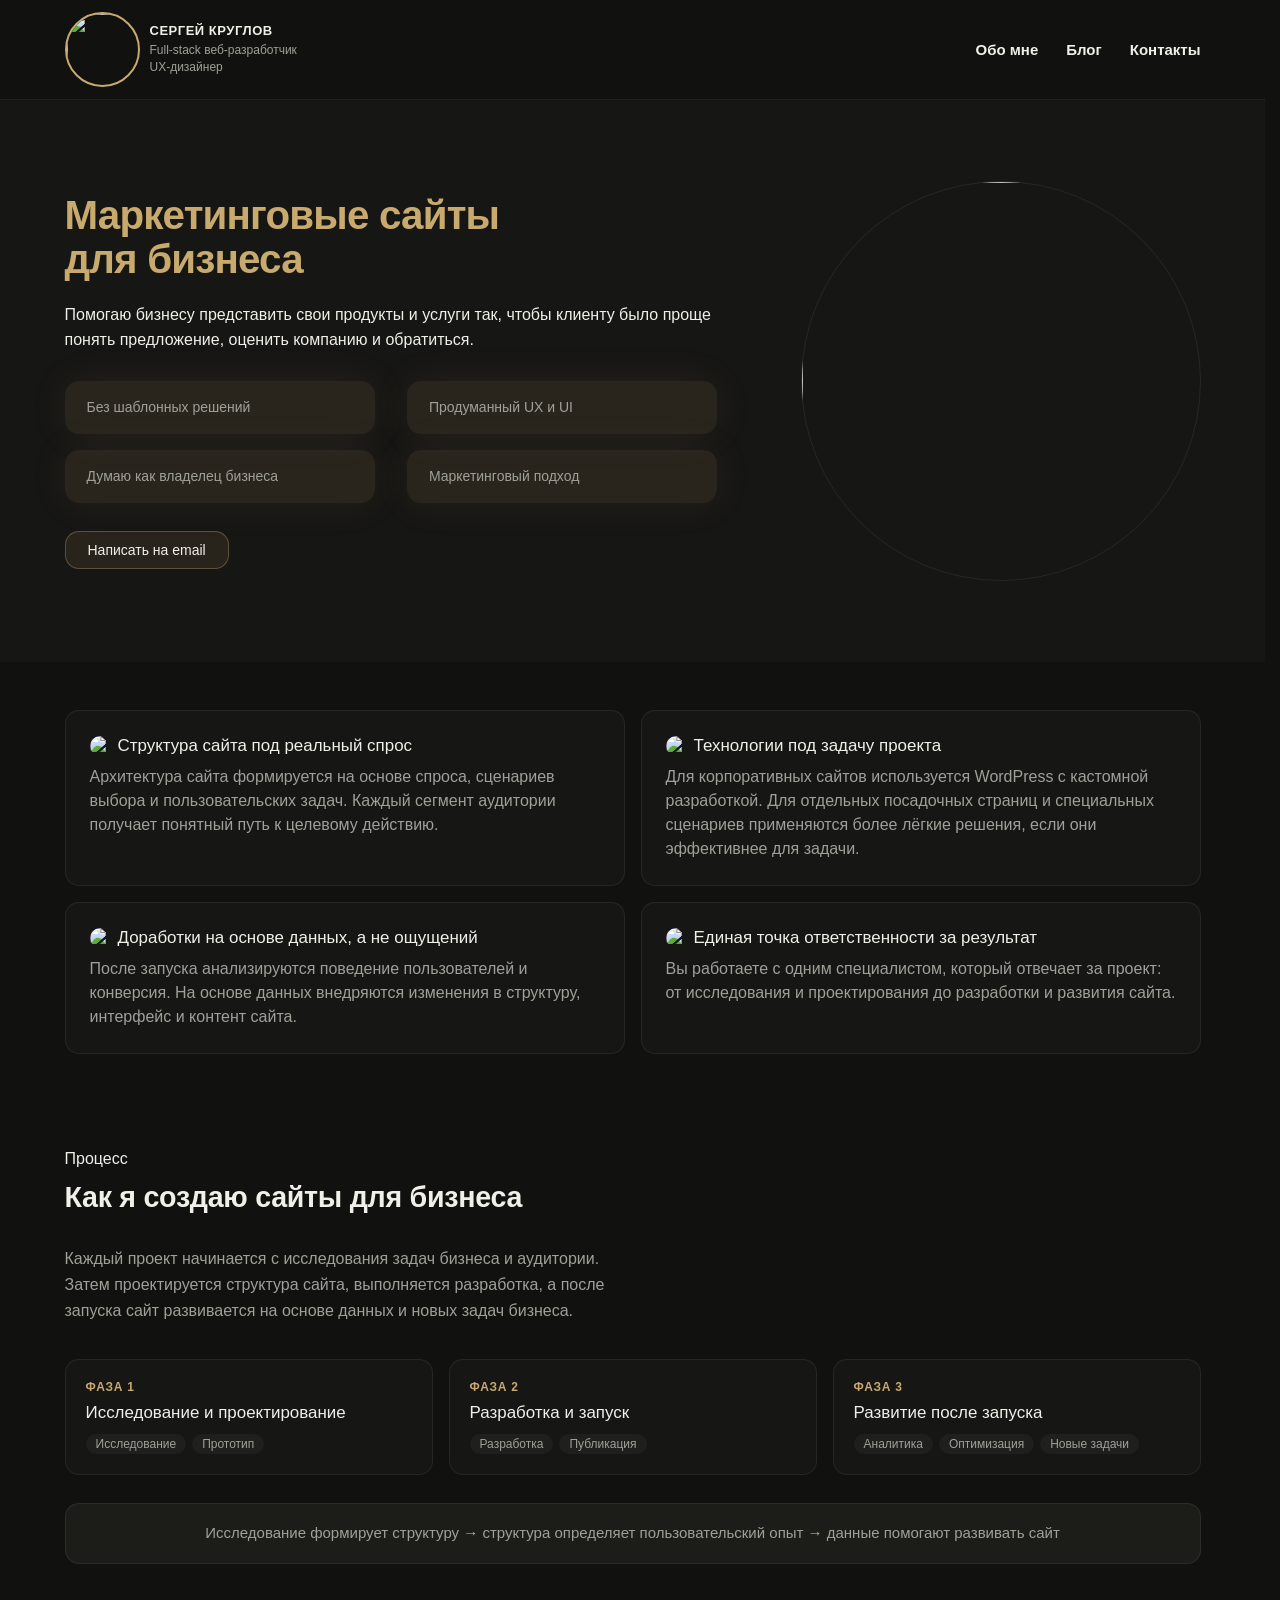
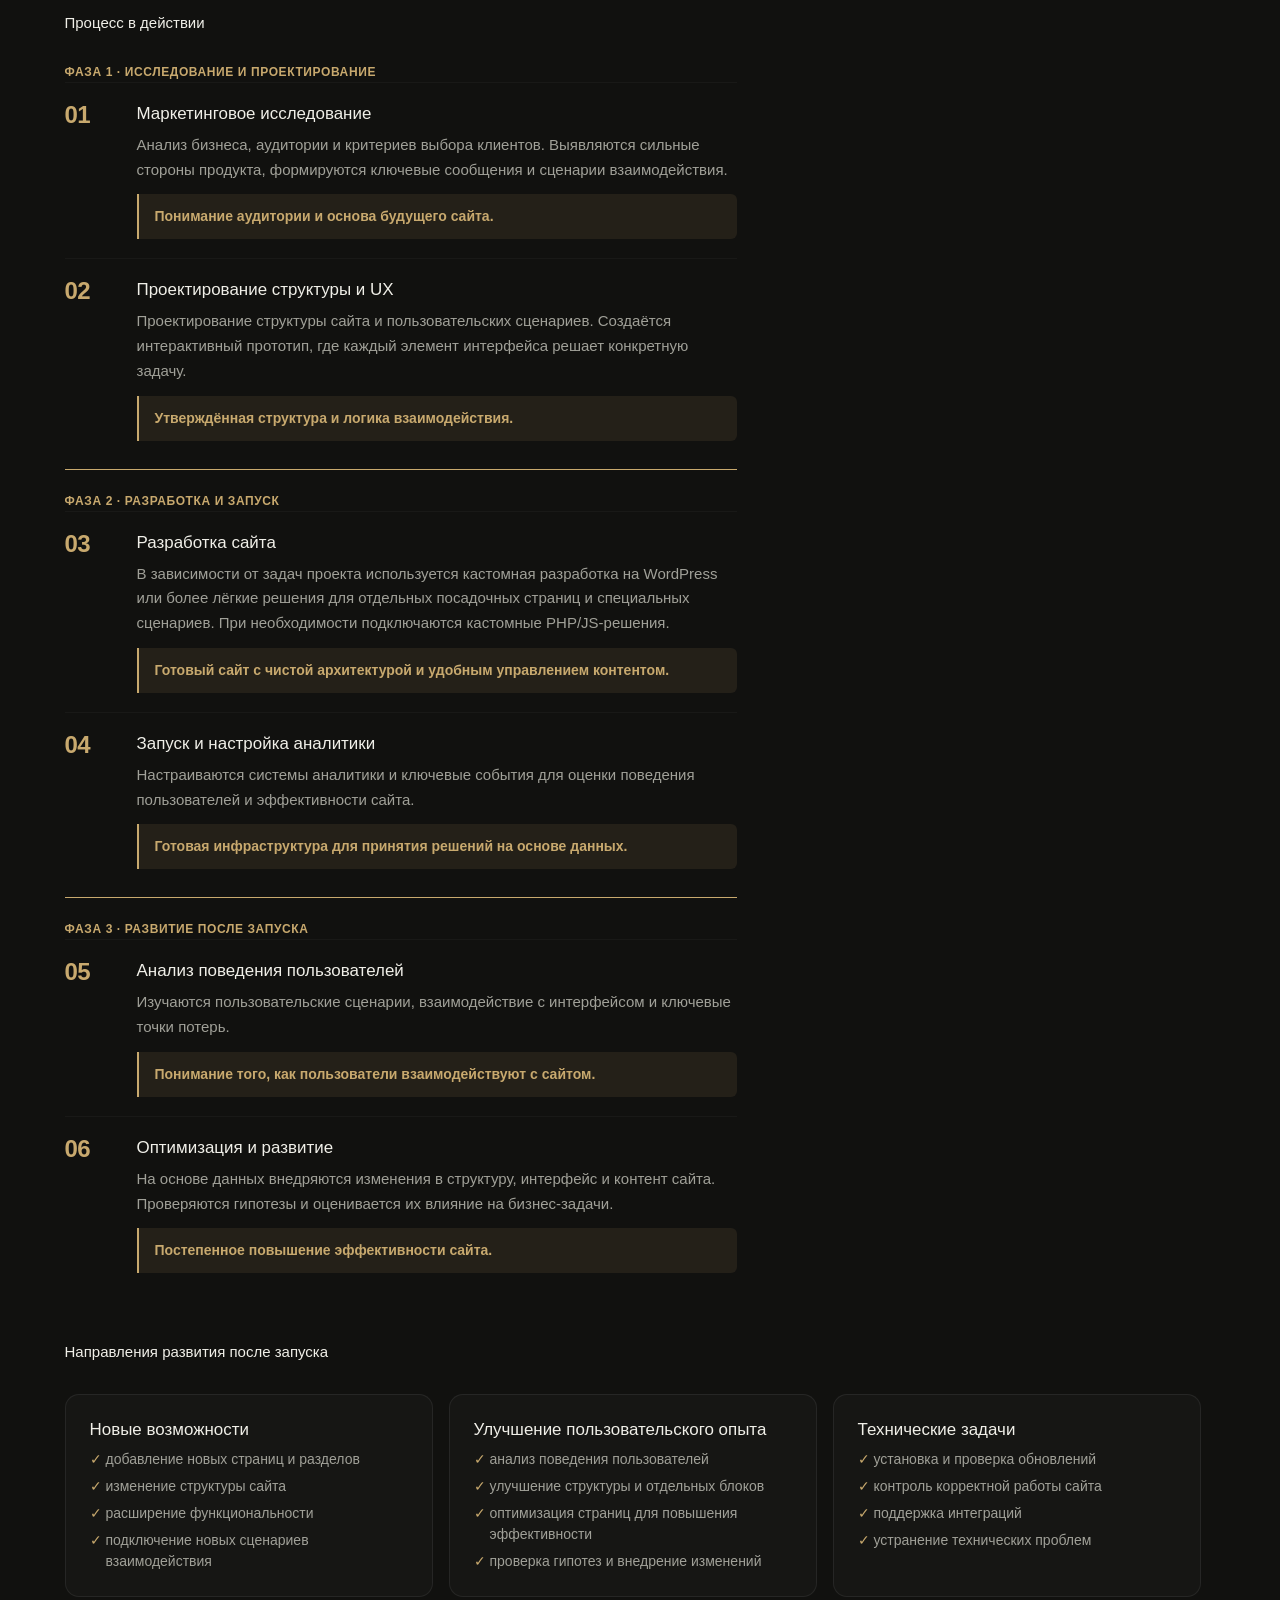
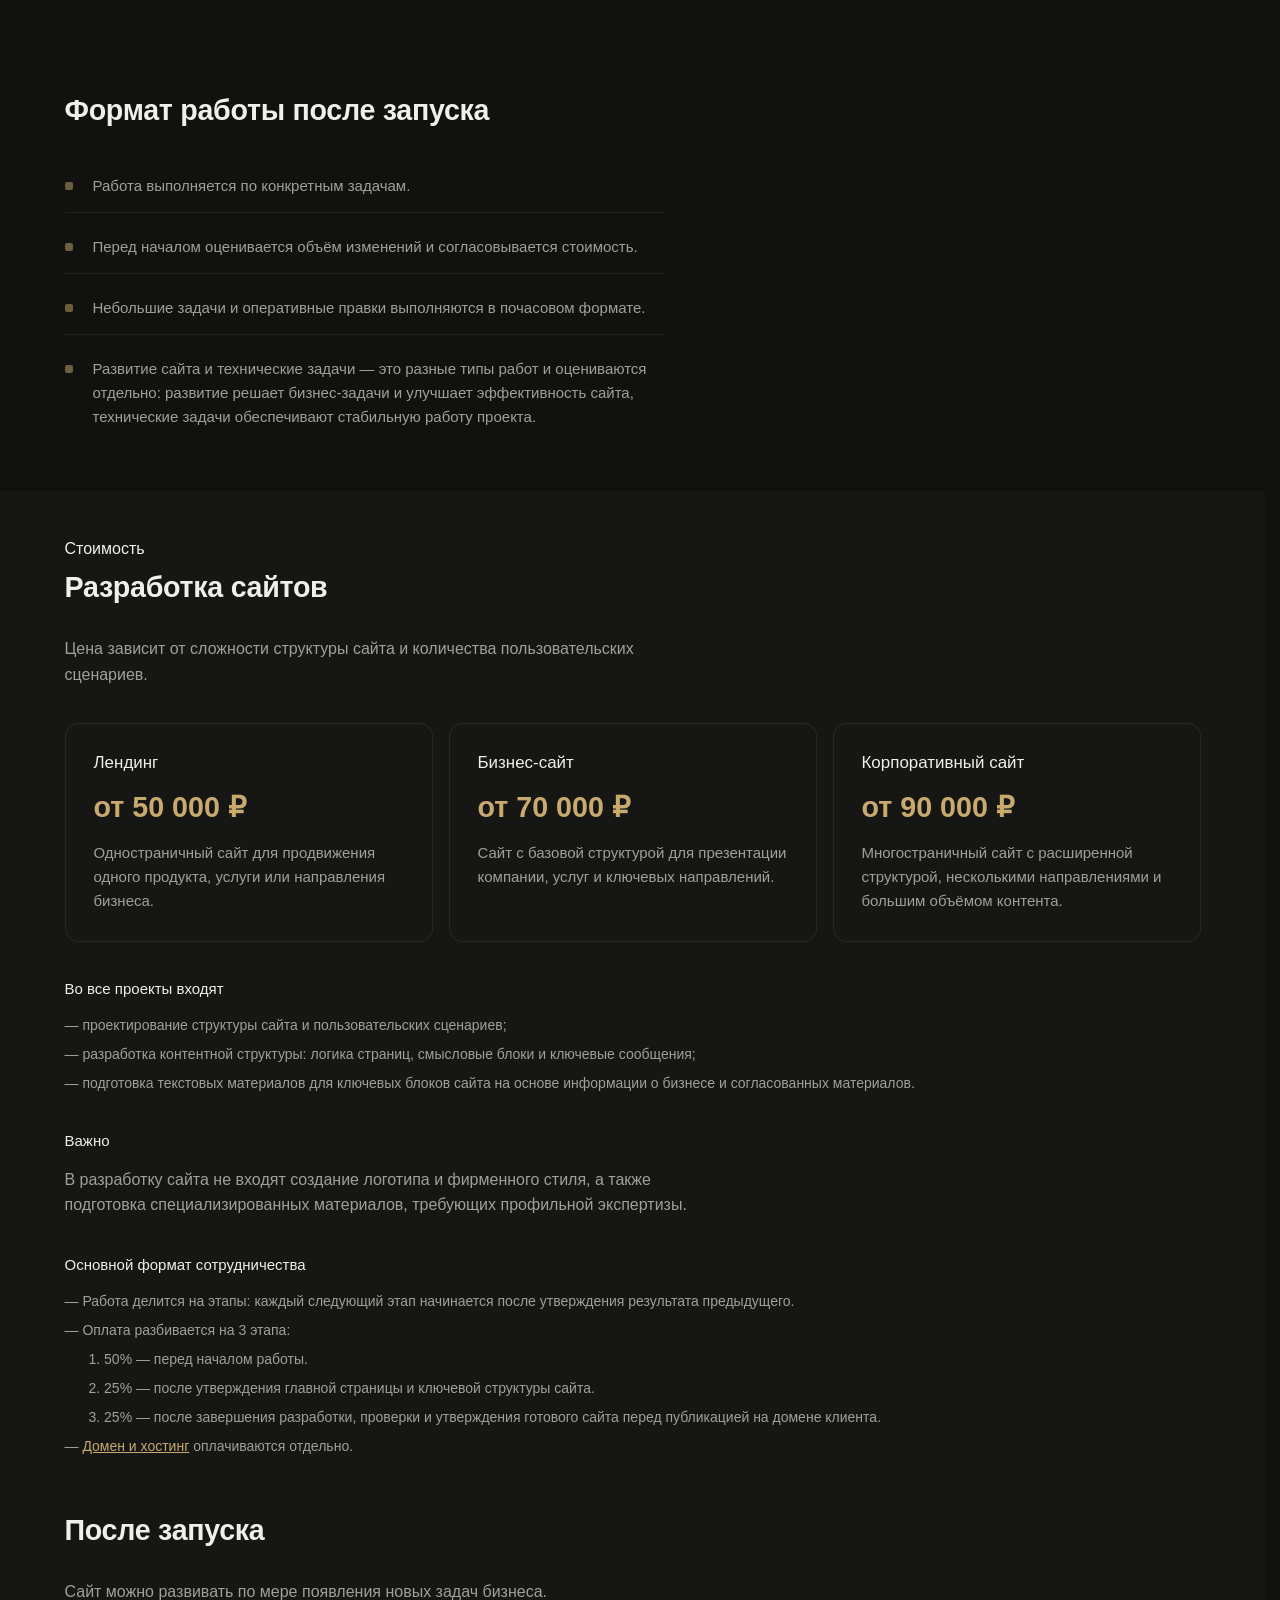
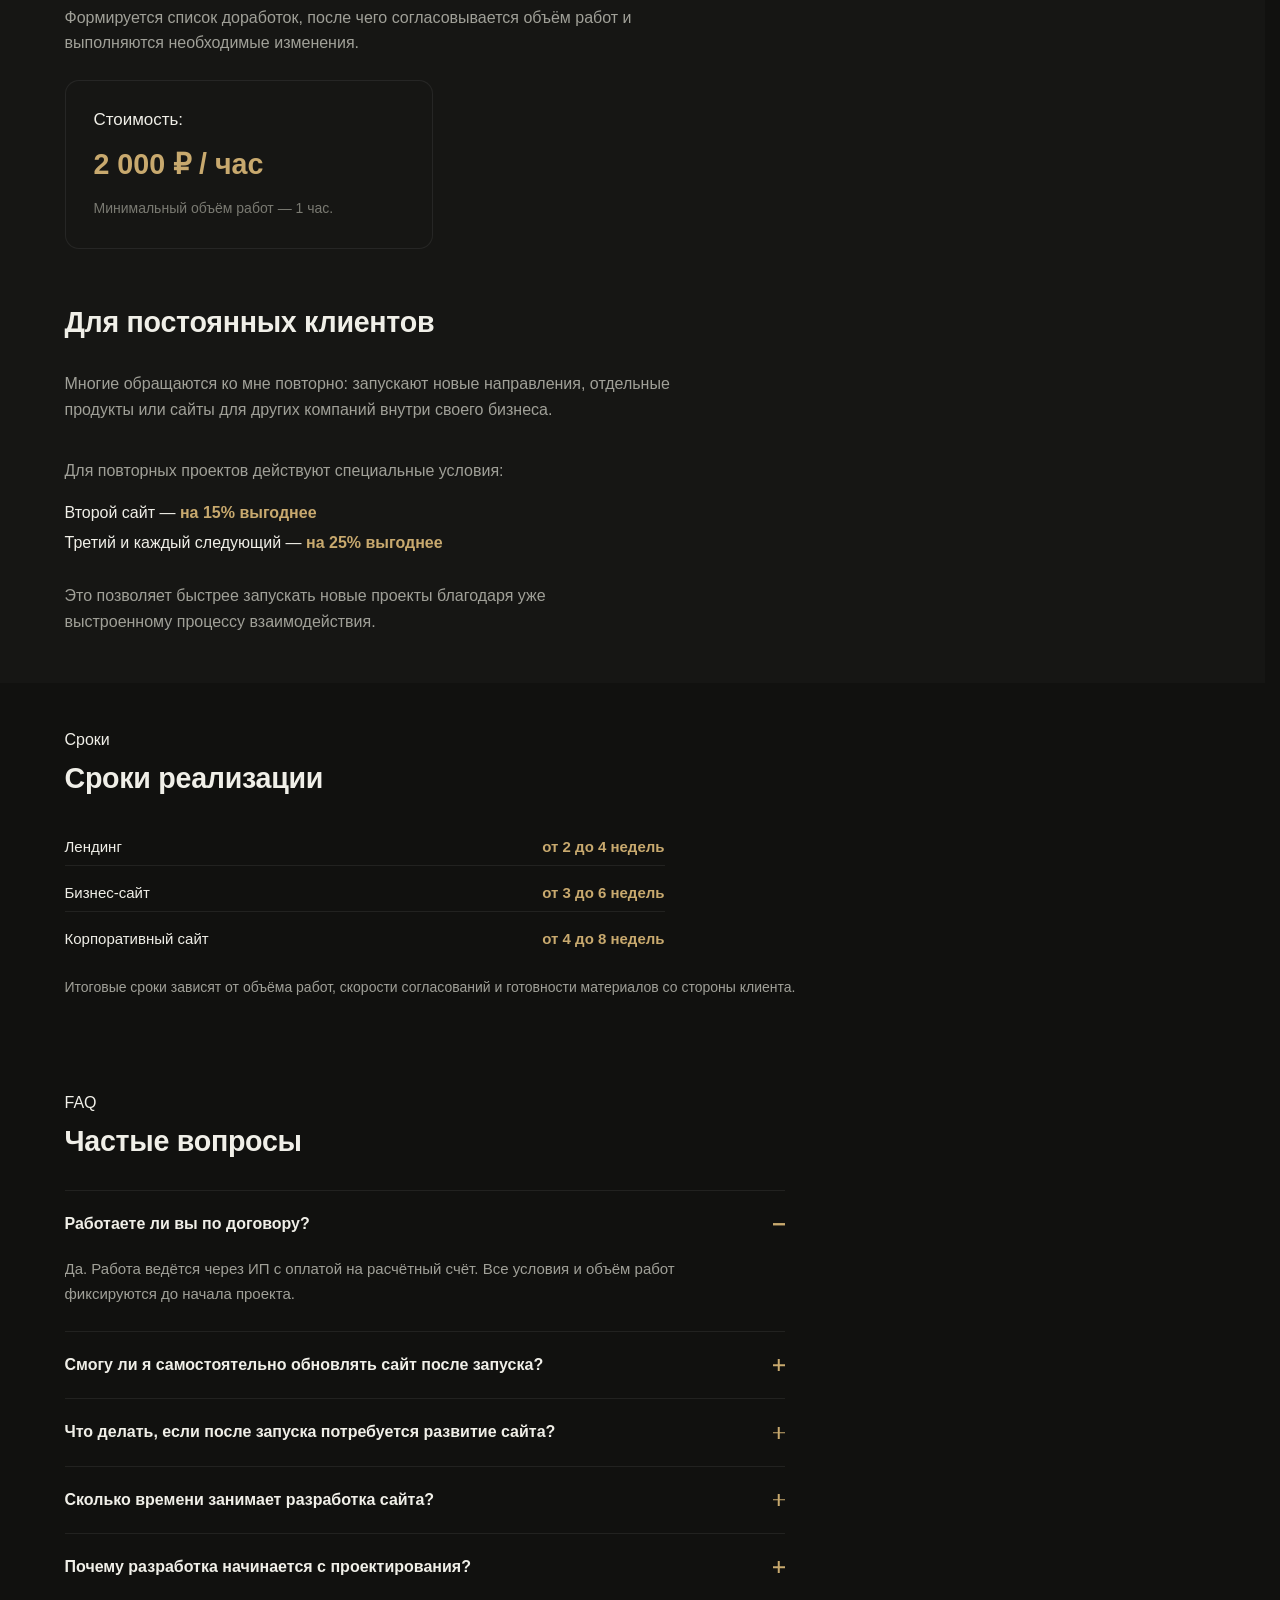
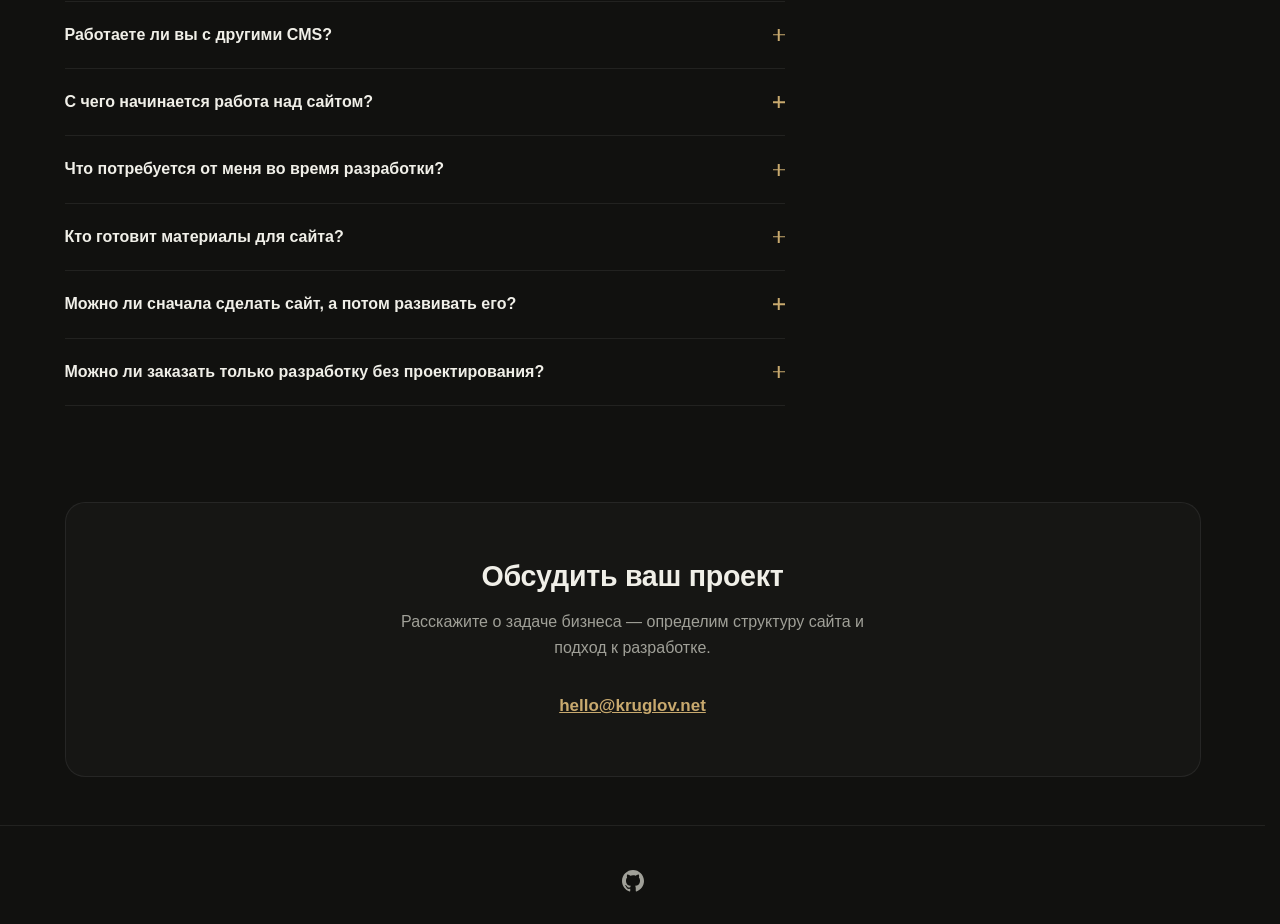
==== commit 1d00d1b6: "Static export 2026-08-01 01:18" ====
--- a/index.html
+++ b/index.html
@@ -151,7 +151,9 @@
 a:hover { opacity: 0.75; }
 .reveal { opacity: 0; transform: translateY(24px); transition: opacity 0.5s ease, transform 0.5s ease; }
 .reveal.visible { opacity: 1; transform: translateY(0); }
-@keyframes fadeIn { from { opacity: 0; } to { opacity: 1; } }
+@keyframes fadeIn { from { opacity: 0; } to { opacity: 1; } }
+
+.sr-only { position: absolute; width: 1px; height: 1px; padding: 0; margin: -1px; overflow: hidden; clip: rect(0,0,0,0); white-space: nowrap; border: 0; }
 
 h1 { font-family: var(--font-display); font-weight: 700; font-size: clamp(1.75rem, 1.4rem + 1.4vw, 2.8rem); line-height: 1.1; letter-spacing: -0.02em; }
 h2 { font-family: var(--font-display); font-weight: 600; font-size: clamp(1.35rem, 1.15rem + 0.8vw, 2.1rem); line-height: 1.2; letter-spacing: -0.01em; }
@@ -265,7 +267,7 @@
 .vcard a:not(.read-more) { text-decoration: none; }
 .vcard img { width: 100%; height: auto; border-radius: var(--r-card); display: block; }
 .read-more { display: inline-block; margin-top: 8px; font-size: 0.875rem; font-weight: 600; color: var(--accent); }
-.vcard h5 { margin-bottom: 8px; display: flex; align-items: center; gap: 8px; }
+.vcard h4, .vcard h5 { margin-bottom: 8px; display: flex; align-items: center; gap: 8px; }
 .vcard img.card-icon { width: 20px; height: 20px; flex-shrink: 0; }
 .vcard p { font-weight: 500; font-size: 1rem; line-height: 1.5; color: var(--text-secondary); }
 
@@ -352,7 +354,7 @@
 .prc-card { background: var(--bg-card); border: 0.5px solid var(--border); border-radius: var(--r-card); padding: 28px; display: flex; flex-direction: column; gap: 16px; }
 .prc-card h4 { margin-bottom: 0; }
 .prc-card p { font-size: 0.9375rem; line-height: 1.6; color: var(--text-secondary); }
-.prc-card h6 { margin-bottom: 0; }
+.prc-card h5, .prc-card h6 { margin-bottom: 0; }
 .prc-price { font-size: clamp(1.35rem, 1.15rem + 0.8vw, 2rem); font-weight: 700; color: var(--accent); line-height: 1.2; }
 .prc-list { list-style: none; padding: 0; margin: 0; display: flex; flex-direction: column; gap: 6px; }
 .prc-list li { font-size: 0.875rem; line-height: 1.5; color: var(--text-secondary); padding-left: 16px; position: relative; }
@@ -714,21 +716,23 @@
 </div>
 
 <div class="section reveal" style="border-top:none">
+  <h2 class="eyebrow sr-only">Как я работаю</h2>
+  <h3 class="section-title sr-only">Маркетинговый подход к разработке сайтов</h3>
   <div class="cards-grid">
     <div class="vcard">
-      <h5><img src="https://kruglov.net/wp-content/themes/kruglovnet/assets/images/structure.svg" alt="Структура" width="20" height="20" class="card-icon">Структура сайта под реальный спрос</h5>
+      <h4><img src="https://kruglov.net/wp-content/themes/kruglovnet/assets/images/structure.svg" alt="Структура" width="20" height="20" class="card-icon">Структура сайта под реальный спрос</h4>
       <p>Архитектура сайта формируется на основе спроса, сценариев выбора и пользовательских задач. Каждый сегмент аудитории получает понятный путь к целевому действию.</p>
     </div>
     <div class="vcard">
-      <h5><img src="https://kruglov.net/wp-content/themes/kruglovnet/assets/images/code.svg" alt="Технологии" width="20" height="20" class="card-icon">Технологии под задачу проекта</h5>
+      <h4><img src="https://kruglov.net/wp-content/themes/kruglovnet/assets/images/code.svg" alt="Технологии" width="20" height="20" class="card-icon">Технологии под задачу проекта</h4>
       <p>Для корпоративных сайтов используется WordPress с кастомной разработкой. Для отдельных посадочных страниц и специальных сценариев применяются более лёгкие решения, если они эффективнее для задачи.</p>
     </div>
     <div class="vcard">
-      <h5><img src="https://kruglov.net/wp-content/themes/kruglovnet/assets/images/analytics.svg" alt="Аналитика" width="20" height="20" class="card-icon">Доработки на основе данных, а не ощущений</h5>
+      <h4><img src="https://kruglov.net/wp-content/themes/kruglovnet/assets/images/analytics.svg" alt="Аналитика" width="20" height="20" class="card-icon">Доработки на основе данных, а не ощущений</h4>
       <p>После запуска анализируются поведение пользователей и конверсия. На основе данных внедряются изменения в структуру, интерфейс и контент сайта.</p>
     </div>
     <div class="vcard">
-      <h5><img src="https://kruglov.net/wp-content/themes/kruglovnet/assets/images/man.svg" alt="Ответственность" width="20" height="20" class="card-icon">Единая точка ответственности за результат</h5>
+      <h4><img src="https://kruglov.net/wp-content/themes/kruglovnet/assets/images/man.svg" alt="Ответственность" width="20" height="20" class="card-icon">Единая точка ответственности за результат</h4>
       <p>Вы работаете с одним специалистом, который отвечает за проект: от исследования и проектирования до разработки и развития сайта.</p>
     </div>
   </div>
@@ -758,7 +762,7 @@
   <div class="loop">Исследование формирует структуру <span>→</span> структура определяет пользовательский опыт <span>→</span> данные помогают развивать сайт</div>
 
   <div class="process-detail">
-    <h6 style="margin-bottom: 32px">Процесс в действии</h6>
+    <h5 style="margin-bottom: 32px">Процесс в действии</h5>
     <div class="timeline">
       <div class="tl-phase-label">Фаза 1 · Исследование и проектирование</div>
       <div class="timeline-item">
@@ -813,7 +817,7 @@
       </div>
     </div>
   </div>
-  <h6 style="margin-top: 48px; margin-bottom: 32px">Направления развития после запуска</h6>
+  <h5 style="margin-top: 48px; margin-bottom: 32px">Направления развития после запуска</h5>
   <div class="cards-grid growth-grid">
     <div class="vcard">
       <h4>Новые возможности</h4>
@@ -877,15 +881,15 @@
       <p>Многостраничный сайт с расширенной структурой, несколькими направлениями и большим объёмом контента.</p>
     </div>
   </div>
-  <h6 style="margin-top: 36px; margin-bottom: 16px;">Во все проекты входят</h6>
+  <h5 style="margin-top: 36px; margin-bottom: 16px;">Во все проекты входят</h5>
   <div class="prc-terms" style="margin-bottom:36px">
     <div class="prc-term">— проектирование структуры сайта и пользовательских сценариев;</div>
     <div class="prc-term">— разработка контентной структуры: логика страниц, смысловые блоки и ключевые сообщения;</div>
     <div class="prc-term">— подготовка текстовых материалов для ключевых блоков сайта на основе информации о бизнесе и согласованных материалов.</div>
   </div>
-  <h6 style="margin-top: 36px; margin-bottom: 16px;">Важно</h6>
+  <h5 style="margin-top: 36px; margin-bottom: 16px;">Важно</h5>
   <p style="color: var(--text-secondary); max-width: 640px; margin-bottom: 36px;">В разработку сайта не входят создание логотипа и фирменного стиля, а также подготовка специализированных материалов, требующих профильной экспертизы.</p>
-  <h6 style="margin-bottom: 16px;">Основной формат сотрудничества</h6>
+  <h5 style="margin-bottom: 16px;">Основной формат сотрудничества</h5>
   <div class="prc-terms">
     <div class="prc-term">— Работа делится на этапы: каждый следующий этап начинается после утверждения результата предыдущего.</div>
     <div class="prc-term">— Оплата разбивается на 3 этапа:</div>
@@ -898,8 +902,7 @@
   <p class="section-sub" style="margin-bottom:24px">Сайт можно развивать по мере появления новых задач бизнеса. Формируется список доработок, после чего согласовывается объём работ и выполняются необходимые изменения.</p>
   <div class="prc-grid sp-prc-grid">
     <div class="prc-card">
-      <h6>Стоимость:</h6>
-      <div class="prc-price">2 000 ₽ / час</div>
+      <h4>Стоимость:</h4>      <div class="prc-price">2 000 ₽ / час</div>
       <p style="font-size:0.875rem;color:var(--text-muted)">Минимальный объём работ — 1 час.</p>
     </div>
   </div>
